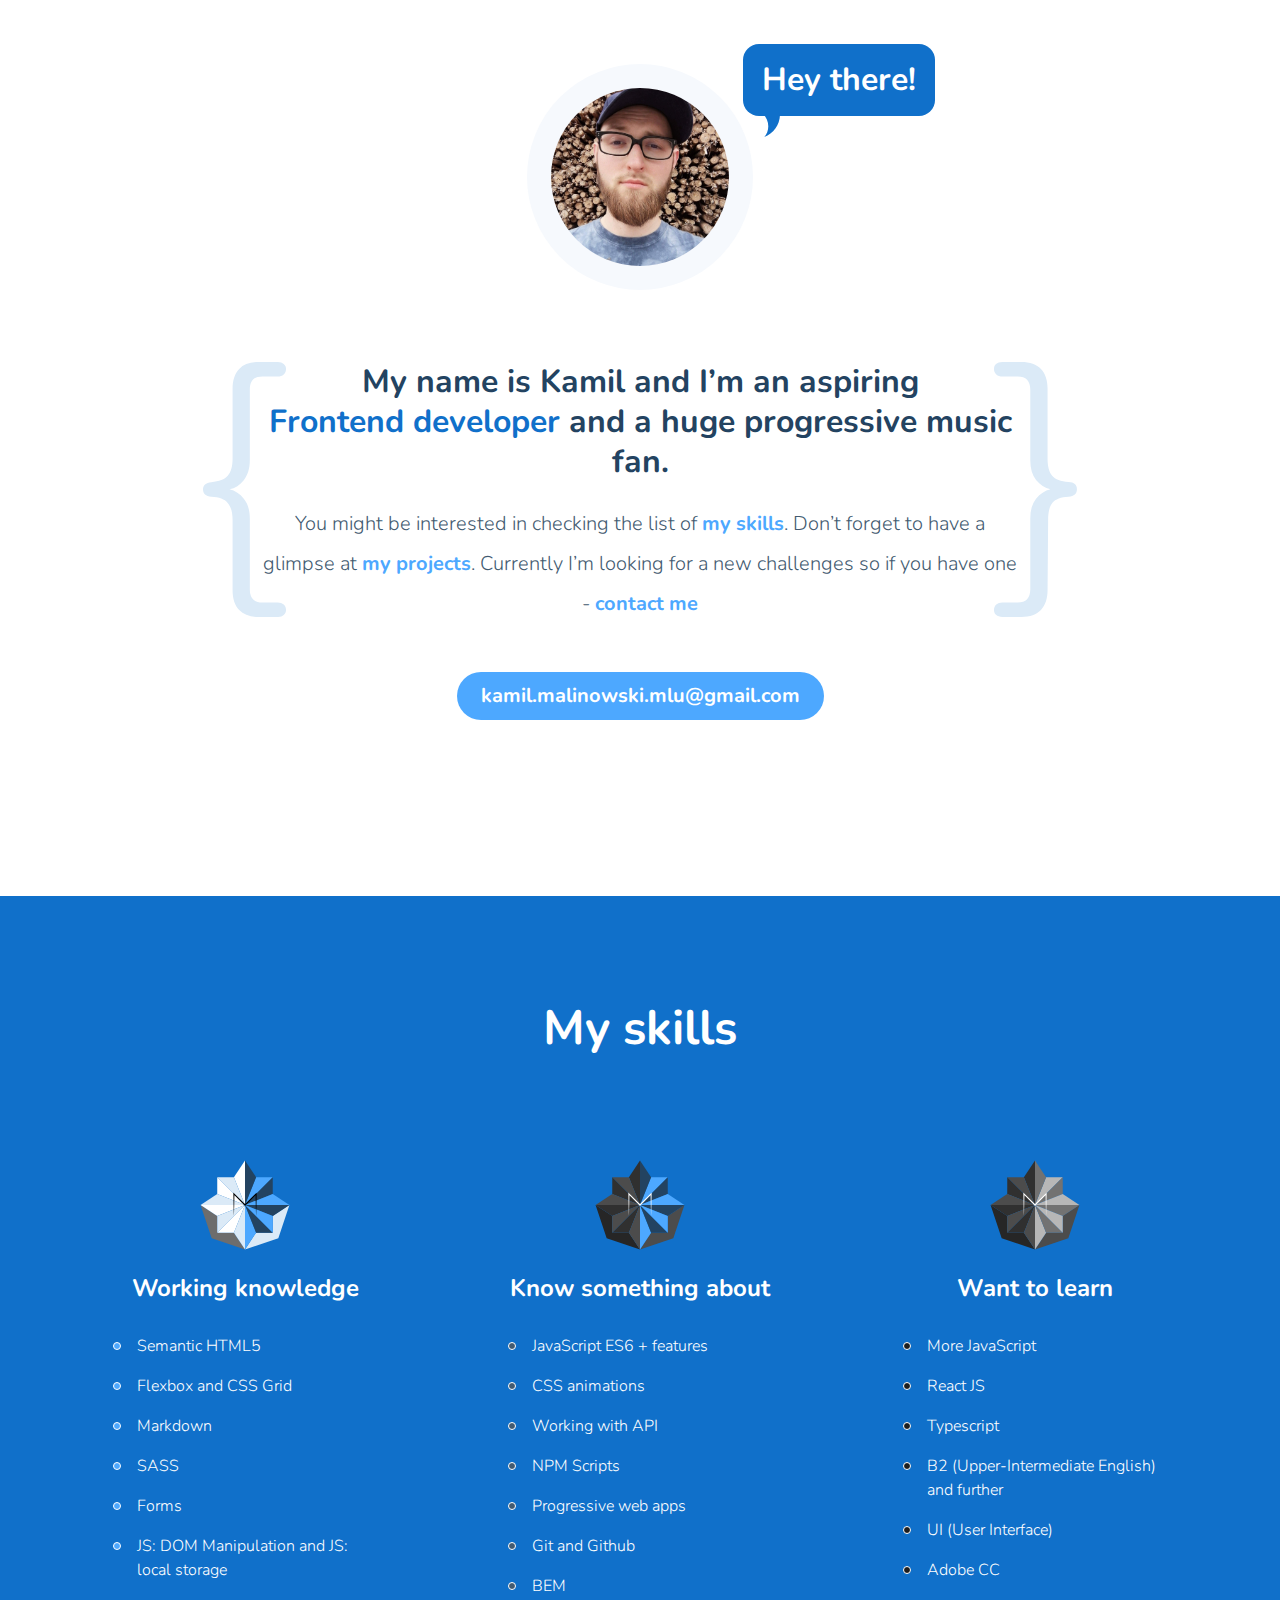
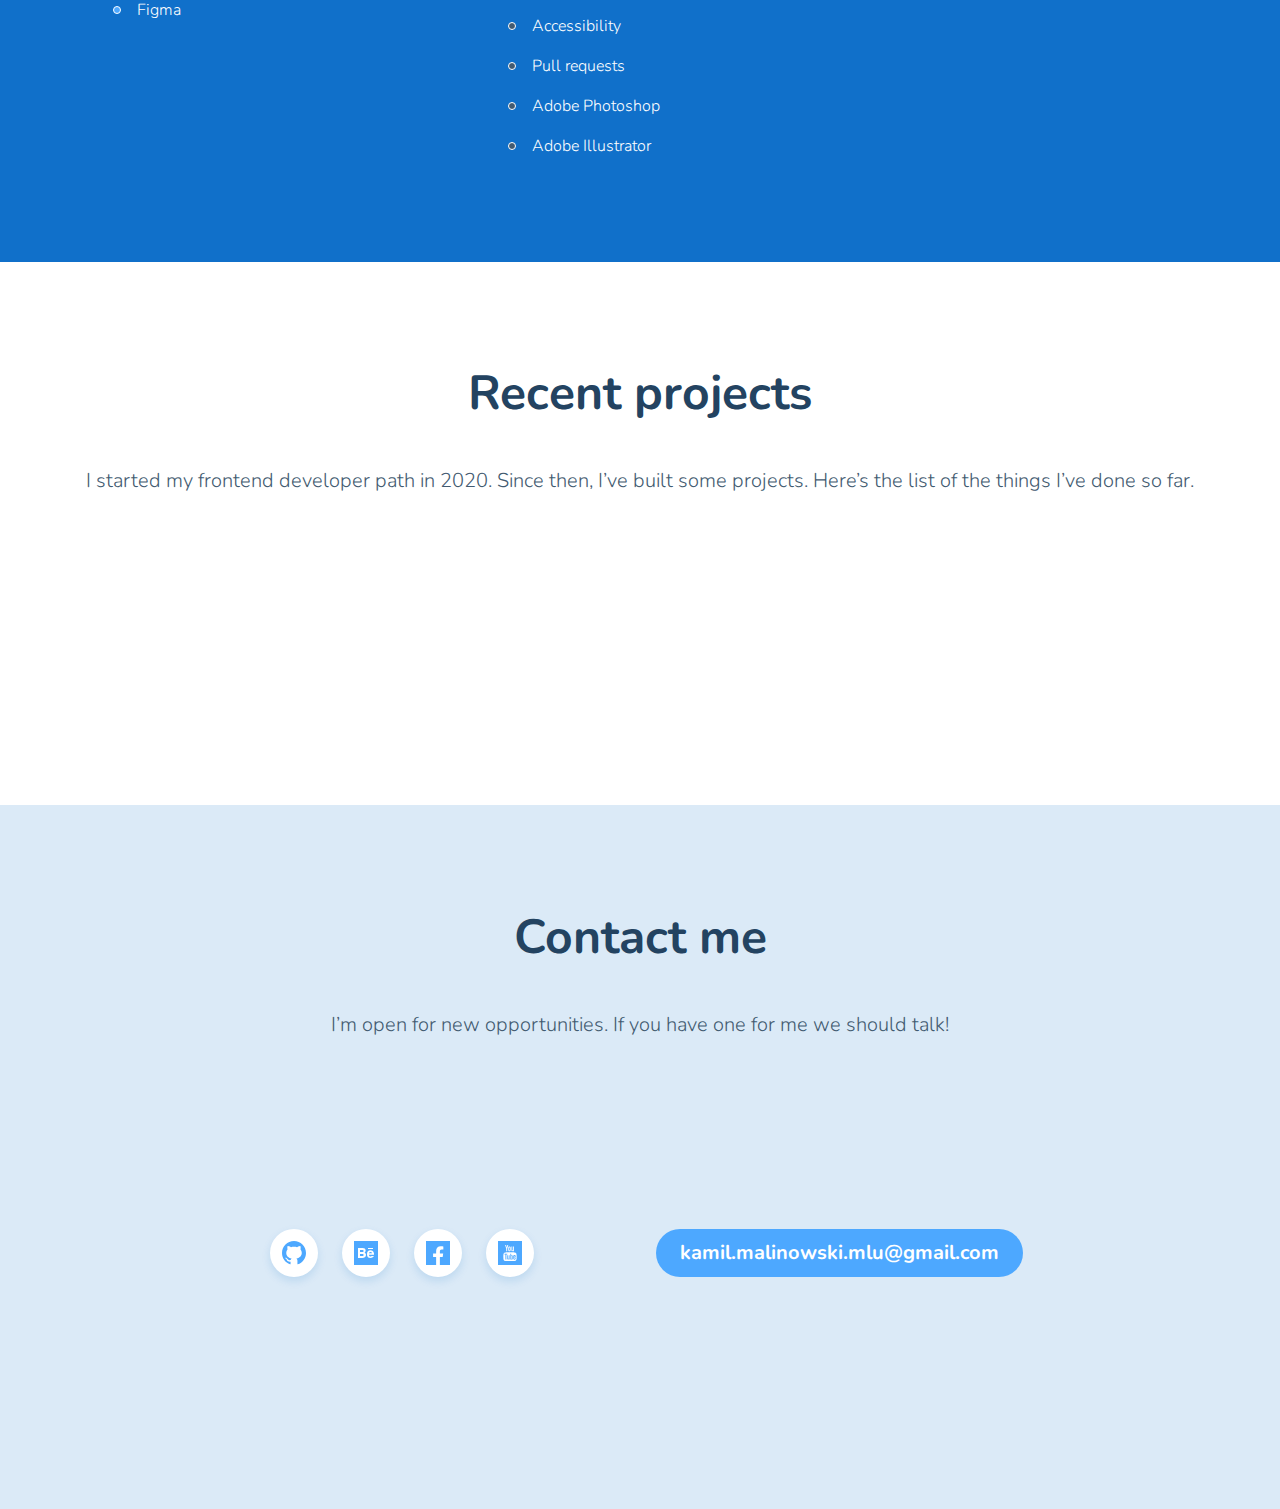
==== index.html @ 7c1c3935 "Updates" ====
<!doctype html><html lang="en"><head><meta charset="UTF-8"/><meta name="viewport" content="width=device-width,initial-scale=1"/><title>Kamil WTF - portfolio</title><meta name="description" content="Kamil's WTF skills and projects"/><meta property="og:title" content="Kamil WTF - portfolio"/><meta property="og:description" content="Kamil's WTF skills and projects"/><meta property="og:url" content="https://kamilMalinowski.github.io"/><meta property="og:image" content="https://kamilMalinowski.github.io/og-km.png"/><link href="index.6265fa7b.css" rel="stylesheet"></head><body class="body"><main class="main"><section class="hero"><div class="hero__image-container"><img class="hero__image" src="img/kamilMalinowski.1a215db6.jpg" alt="Kamil's WTF photo"/> <span class="hero__hello hero__hello--special">Hey there!</span></div><div class="hero__description"><h1 class="hero__header">My name is Kamil and I’m an aspiring <span class="hero__special">Frontend developer</span> and a huge progressive music fan.</h1><p class="hero__paragraph">You might be interested in checking the list of <a class="hero__link" href="#skills">my skills</a>. Don’t forget to have a glimpse at <a class="hero__link" href="#projects">my projects</a>. Currently I’m looking for a new challenges so if you have one - <a class="hero__link" href="#contact">contact me</a></p><a target="_blank" rel="noopener noreferrer" class="hero__contact" href="mailTo:kamil.malinowski.mlu@gmail.com" title="contact me">kamil.malinowski.mlu@gmail.com</a></div></section><section class="skills" id="skills"><h2 class="skills__header">My skills</h2><div class="skills__content"><article class="skills-section"><img class="skills-section__picture" src="img/icon.19e546e0.svg" alt="Working knowledge"/><h3 class="skills-section__header">Working knowledge</h3><ul class="skills-list"><li class="skills-list__item">Semantic HTML5</li><li class="skills-list__item">Flexbox and CSS Grid</li><li class="skills-list__item">Markdown</li><li class="skills-list__item">SASS</li><li class="skills-list__item">Forms</li><li class="skills-list__item">JS: DOM Manipulation and JS: local storage</li><li class="skills-list__item">Figma</li></ul></article><article class="skills-section"><img class="skills-section__picture" src="img/icon_half.ad41d6a6.svg" alt="Know something about"/><h3 class="skills-section__header">Know something about</h3><ul class="skills-list skills-list--half"><li class="skills-list__item">JavaScript ES6 + features</li><li class="skills-list__item">CSS animations</li><li class="skills-list__item">Working with API</li><li class="skills-list__item">NPM Scripts</li><li class="skills-list__item">Progressive web apps</li><li class="skills-list__item">Git and Github</li><li class="skills-list__item">BEM</li><li class="skills-list__item">Accessibility</li><li class="skills-list__item">Pull requests</li><li class="skills-list__item">Adobe Photoshop</li><li class="skills-list__item">Adobe Illustrator</li></ul></article><article class="skills-section"><img class="skills-section__picture" src="img/icon_full.ea4792fc.svg" alt="Want to learn"/><h3 class="skills-section__header">Want to learn</h3><ul class="skills-list skills-list--full"><li class="skills-list__item">More JavaScript</li><li class="skills-list__item">React JS</li><li class="skills-list__item">Typescript</li><li class="skills-list__item">B2 (Upper-Intermediate English) and further</li><li class="skills-list__item">UI (User Interface)</li><li class="skills-list__item">Adobe CC</li></ul></article></div></section><section class="projects" id="projects"><h2 class="projects__header">Recent projects</h2><p class="projects__description">I started my frontend developer path in 2020. Since then, I’ve built some projects. Here’s the list of the things I’ve done so far.</p><div class="projects-grid projects-grid--js"></div></section><section class="contact" id="contact"><h2 class="contact__header">Contact me</h2><p class="contact__description">I’m open for new opportunities. If you have one for me we should talk!</p><div class="contact__links"><ul class="socials"><li class="socials__item"><a target="_blank" rel="noopener noreferrer" class="socials__link" href="https://github.com/kamilMalinowski"><img class="socials__icon" src="img/github.6a2dd340.svg" alt="Kamil's WTF github page"/></a></li><li class="socials__item"><a target="_blank" rel="noopener noreferrer" class="socials__link" href="https://www.behance.net/kamilmalinowski"><img class="socials__icon" src="img/behance.c596e0a3.svg" alt="Kamil's WTF behance page"/></a></li><li class="socials__item"><a target="_blank" rel="noopener noreferrer" class="socials__link" href="https://www.facebook.com/kams.malinowski"><img class="socials__icon" src="img/facebook.1af4d966.svg" alt="Kamil's WTF facebook page"/></a></li><li class="socials__item"><a target="_blank" rel="noopener noreferrer" class="socials__link" href="https://www.youtube.com/user/KamilAsomia"><img class="socials__icon" src="img/youtube.c4cbde71.svg" alt="Kamil's WTF youtube page"/></a></li></ul><a target="_blank" rel="noopener noreferrer" class="contact__mail" title="contact me" href="mailTo:kamil.malinowski.mlu@gmail.com">kamil.malinowski.mlu@gmail.com</a></div></section></main><script src="index.6265fa7b.js"></script></body></html>
---- index.6265fa7b.css ----
@import url(https://fonts.googleapis.com/css2?family=Nunito:wght@300;600;700&family=Roboto+Mono:wght@400;700&display=swap);
/*! normalize.css v8.0.1 | MIT License | github.com/necolas/normalize.css */html{line-height:1.15;-webkit-text-size-adjust:100%}body{margin:0}main{display:block}h1{font-size:2em;margin:.67em 0}hr{box-sizing:content-box;height:0;overflow:visible}pre{font-family:monospace,monospace;font-size:1em}a{background-color:transparent}abbr[title]{border-bottom:none;text-decoration:underline;text-decoration:underline dotted}b,strong{font-weight:bolder}code,kbd,samp{font-family:monospace,monospace;font-size:1em}small{font-size:80%}sub,sup{font-size:75%;line-height:0;position:relative;vertical-align:baseline}sub{bottom:-.25em}sup{top:-.5em}img{border-style:none}button,input,optgroup,select,textarea{font-family:inherit;font-size:100%;line-height:1.15;margin:0}button,input{overflow:visible}button,select{text-transform:none}[type=button],[type=reset],[type=submit],button{-webkit-appearance:button}[type=button]::-moz-focus-inner,[type=reset]::-moz-focus-inner,[type=submit]::-moz-focus-inner,button::-moz-focus-inner{border-style:none;padding:0}[type=button]:-moz-focusring,[type=reset]:-moz-focusring,[type=submit]:-moz-focusring,button:-moz-focusring{outline:1px dotted ButtonText}fieldset{padding:.35em .75em .625em}legend{box-sizing:border-box;color:inherit;display:table;max-width:100%;padding:0;white-space:normal}progress{vertical-align:baseline}textarea{overflow:auto}[type=checkbox],[type=radio]{box-sizing:border-box;padding:0}[type=number]::-webkit-inner-spin-button,[type=number]::-webkit-outer-spin-button{height:auto}[type=search]{-webkit-appearance:textfield;outline-offset:-2px}[type=search]::-webkit-search-decoration{-webkit-appearance:none}::-webkit-file-upload-button{-webkit-appearance:button;font:inherit}details{display:block}summary{display:list-item}[hidden],template{display:none}.contact{display:flex;justify-content:center;align-items:center;flex-direction:column;background:#dbeaf7;padding:64px 16px 88px}@media(min-width:960px){.contact{padding:64px 16px 176px}}.contact__description{font-weight:300;font-size:16px;line-height:32px;text-align:center;color:#425a70;margin:0 0 56px}@media(min-width:960px){.contact__description{font-size:20px;line-height:40px;margin:0 0 128px}}.contact__header{font-weight:700;font-size:36px;line-height:48px;text-align:center;color:#234361;margin-bottom:36px}@media(min-width:960px){.contact__header{font-size:48px;line-height:56px;margin-bottom:40px}}.contact__links{text-align:center}@media(min-width:960px){.contact__links{display:flex;justify-content:center;align-items:center;flex-direction:row}}.contact__mail{font-weight:700;font-size:14px;line-height:40px;color:#fff;text-decoration:none;background:#4da8ff;border-radius:64px;padding:4px 24px;display:inline-block;text-align:center}@media(min-width:960px){.contact__mail{margin-left:110px;font-size:20px;line-height:40px}}.socials{padding:0;list-style:none;display:flex;justify-content:center;align-items:center;margin:56px 0}.socials__icon{width:24px;height:24px}.socials__item{margin:0 12px}.socials__link{cursor:pointer;padding:0;width:48px;height:48px;display:flex;justify-content:center;align-items:center;background:#fff;border-radius:48px;box-shadow:0 4px 8px rgba(16,112,202,.15)}@-webkit-keyframes fly{0%{opacity:0;transform:scale(1)}80%{opacity:.5;transform:scale(1.01)}to{opacity:1;transform:scale(1)}}@keyframes fly{0%{opacity:0;transform:scale(1)}80%{opacity:.5;transform:scale(1.01)}to{opacity:1;transform:scale(1)}}.hello--special{-webkit-animation:fly .1s ease-in;animation:fly .1s ease-in}.hero{padding:64px 16px 88px;margin:0 auto}@media(min-width:768px){.hero{max-width:786px;margin:0 auto}}@media(min-width:960px){.hero{width:100%;padding-bottom:176px}}.hero__contact{font-weight:700;font-size:14px;line-height:40px;color:#fff;text-decoration:none;background:#4da8ff;border-radius:64px;padding:4px 24px;display:inline-block;text-align:center}@media(min-width:960px){.hero__contact{font-size:20px}}.hero__description{text-align:center}@media(min-width:960px){.hero__description{margin:0 auto;position:relative}.hero__description:before{background:url(img/left.ae3f01fd.svg);left:-60px}.hero__description:after,.hero__description:before{content:"";width:83.23px;height:254.88px;display:block;position:absolute;top:0}.hero__description:after{background:url(img/right.38beefc5.svg);right:-60px}}.hero__header{font-weight:700;font-size:26px;line-height:32px;text-align:center;color:#234361}@media(min-width:960px){.hero__header{font-size:32px;line-height:40px}}.hero__hello{display:none}@media(min-width:960px){.hero__hello{opacity:1;-webkit-animation:fly 2s linear;animation:fly 2s linear;display:block;color:#fff;background:#1070ca;font-style:normal;font-weight:700;font-size:32px;line-height:40px;padding:16px 19px;border-radius:16px;position:absolute;left:480px;top:-20px}.hero__hello:before{content:"";display:block;position:absolute;background:url(img/tail.13333786.svg);width:17.42px;height:22.66px;top:70px;left:20px}}.hero__image{box-sizing:content-box;width:96px;height:96px;border-radius:50%;border:16px solid #f6f9fd}@media(min-width:960px){.hero__image{width:178px;height:178px;border:24px solid #f6f9fd;margin:0 0 51px}}.hero__image-container{display:flex;justify-content:center;align-items:center;position:relative}.hero__link{color:#4da8ff;font-style:normal;font-weight:700;text-decoration:none}.hero__paragraph{font-weight:300;font-size:16px;line-height:32px;text-align:center;margin-bottom:48px;color:#425a70}@media(min-width:960px){.hero__paragraph{font-size:20px;line-height:40px}}.hero__special{color:#1070ca;white-space:nowrap}.projects{padding:64px 16px 88px}@media(min-width:960px){.projects{padding:64px 16px 176px}}.projects__description{font-weight:300;font-size:16px;line-height:32px;text-align:center;color:#425a70;margin-bottom:46px}@media(min-width:960px){.projects__description{font-size:20px;line-height:40px;margin-bottom:128px}}.projects__header{font-weight:700;font-size:36px;line-height:48px;text-align:center;color:#234361}@media(min-width:960px){.projects__header{font-size:48px;line-height:56px}}.projects-grid{display:grid;-moz-column-gap:24px;column-gap:24px;row-gap:24px;max-width:1184px;margin:0 auto}@media(min-width:768px){.projects-grid{grid-template-columns:1fr 1fr}}.project{font-family:Roboto Mono;box-shadow:drop-shadow(0 4px 16px rgba(0,0,0,.25));background:#212528;border-radius:16px;overflow:hidden;color:#a3a3a3;font-style:normal;font-weight:400;font-size:13px;line-height:24px;box-shadow:0 4px 16px rgba(0,0,0,.25)}@media(min-width:960px){.project{font-size:16px;line-height:24px}}.project__content{padding:24px 16px}@media(min-width:960px){.project__content{padding:18px 48px 58px}}.project__dot{display:block;width:8px;height:8px;background:#464a4d;border-radius:50%;margin-right:8px}.project__label{display:block;text-align:right;color:#808082}.project__grid{display:grid;grid-template-columns:102px 1fr;-moz-column-gap:8px;column-gap:8px}@media(min-width:960px){.project__grid{grid-template-columns:116px 1fr}}.project__link{color:#14b5d0;-webkit-text-decoration-line:underline;text-decoration-line:underline}.project__title{font-weight:700;font-size:13px;line-height:24px;color:#fff}@media(min-width:960px){.project__title{font-size:16px}}.project__window{height:40px;background:#1e1e1e;display:flex;align-items:center;padding:0 0 0 16px}.skills{background:#1070ca;color:#fff;padding:64px 16px 88px}@media(min-width:960px){.skills__content{display:grid;grid-template-columns:1fr 1fr 1fr;max-width:1184px;margin:0 auto}}.skills__header{font-weight:700;font-size:36px;line-height:48px;text-align:center;color:#fff}@media(min-width:960px){.skills__header{font-size:48px;line-height:56px}}.skills-list{color:#fff;width:264px;margin:0 auto;list-style-type:none;padding:0}.skills-list__item{font-weight:300;font-size:16px;line-height:24px;padding:0 0 0 24px;margin:0 0 16px;position:relative}.skills-list__item:before{position:absolute;left:0;top:8px;content:"";width:8px;height:8px;background:#4da8ff;display:block;border-radius:8px;border:1px solid #fff}.skills-list--full .skills-list__item:before{background:#1e1e1e}.skills-list--half .skills-list__item:before{background:#425a70}.skills-section{display:flex;align-items:center;flex-direction:column;margin-top:64px}.skills-section__header{font-weight:700;font-size:24px;line-height:44px;text-align:center;margin:16px 0 24px}.skills-section__picture{width:90px;height:90px}html{box-sizing:border-box;scroll-behavior:smooth}*,:after,:before{box-sizing:inherit}body{font-family:Nunito,sans-serif;color:#425a70}
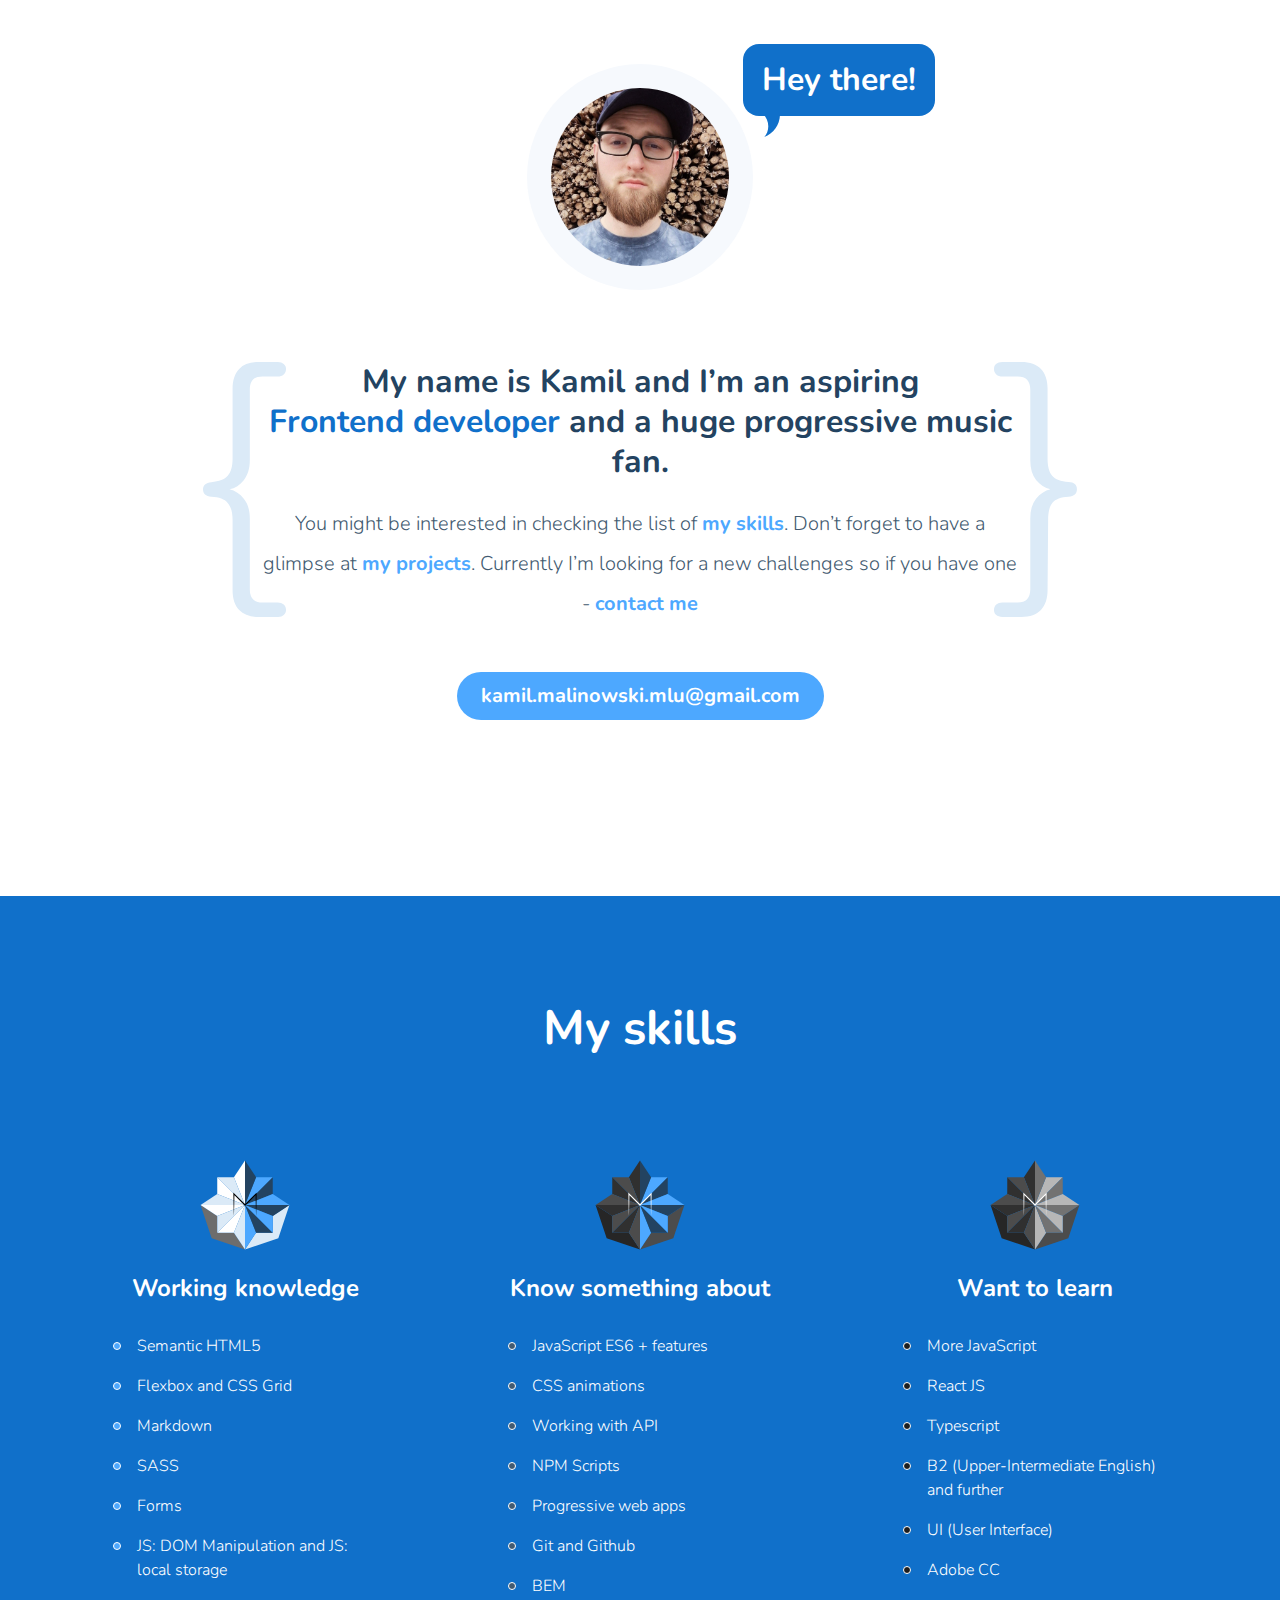
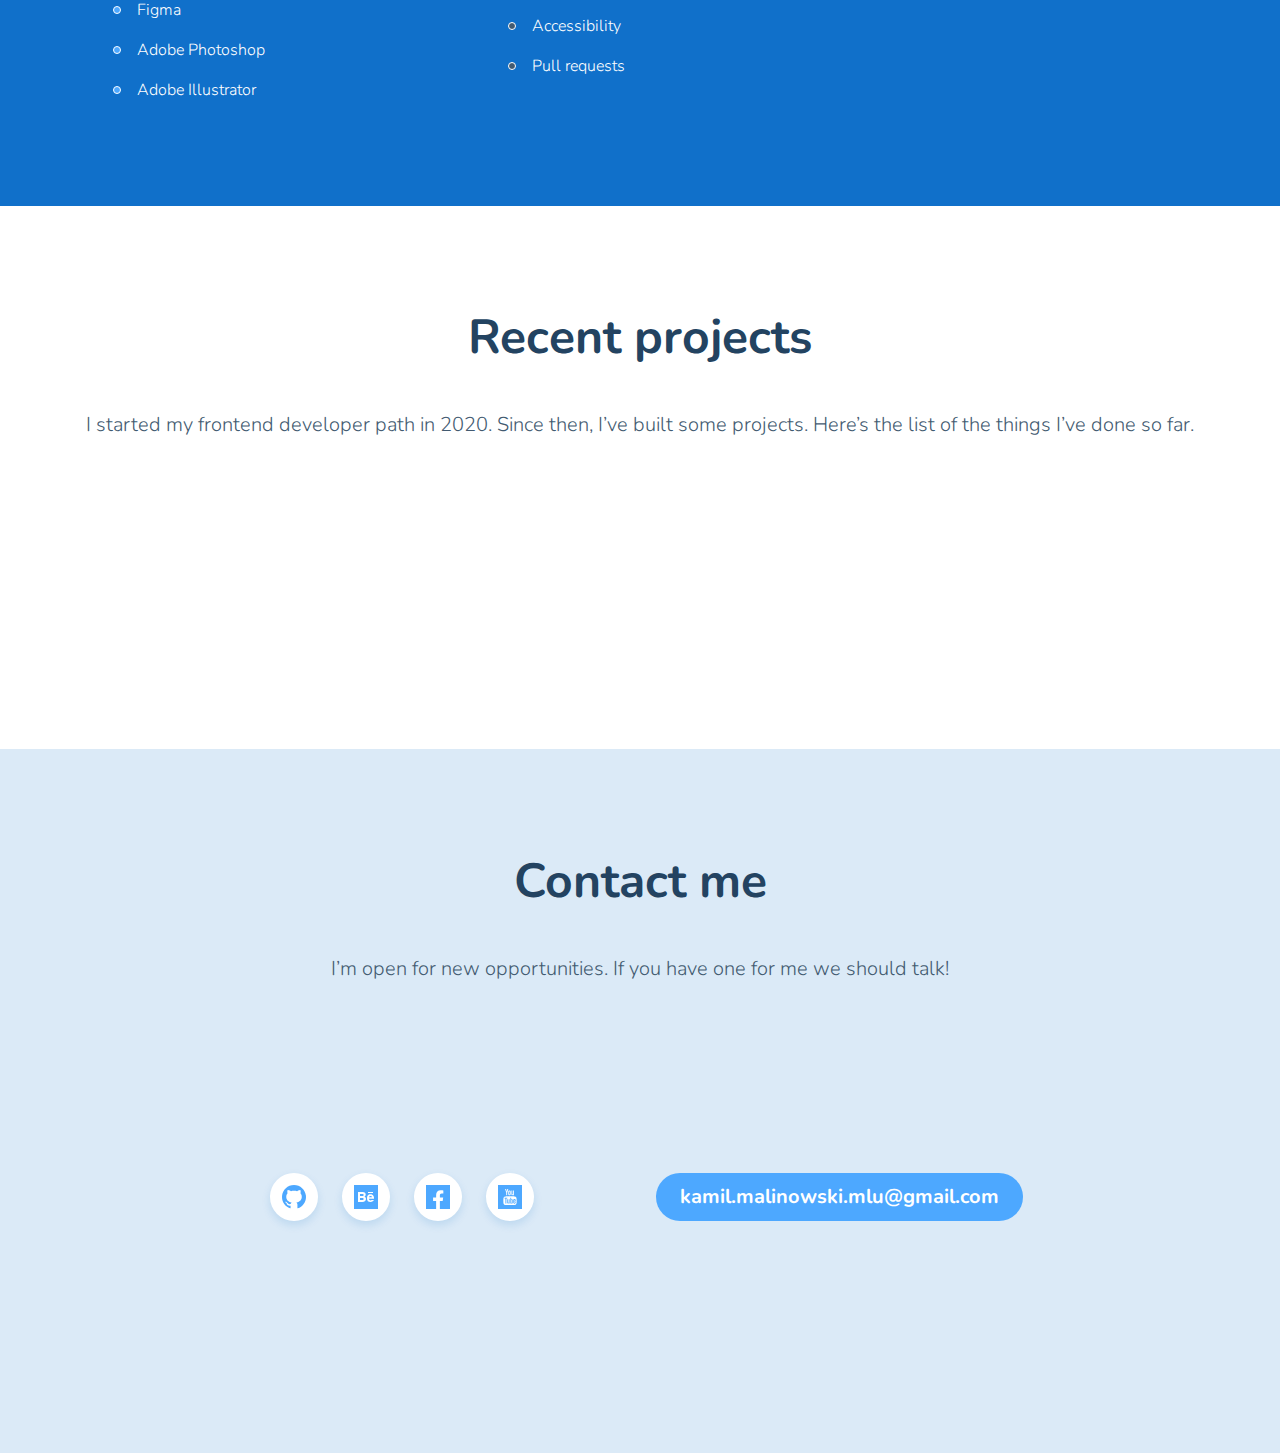
==== commit 06999def: "Updates" ====
--- a/index.html
+++ b/index.html
@@ -1 +1 @@
-<!doctype html><html lang="en"><head><meta charset="UTF-8"/><meta name="viewport" content="width=device-width,initial-scale=1"/><title>Kamil WTF - portfolio</title><meta name="description" content="Kamil's WTF skills and projects"/><meta property="og:title" content="Kamil WTF - portfolio"/><meta property="og:description" content="Kamil's WTF skills and projects"/><meta property="og:url" content="https://kamilMalinowski.github.io"/><meta property="og:image" content="https://kamilMalinowski.github.io/og-km.png"/><link href="index.6265fa7b.css" rel="stylesheet"></head><body class="body"><main class="main"><section class="hero"><div class="hero__image-container"><img class="hero__image" src="img/kamilMalinowski.1a215db6.jpg" alt="Kamil's WTF photo"/> <span class="hero__hello hero__hello--special">Hey there!</span></div><div class="hero__description"><h1 class="hero__header">My name is Kamil and I’m an aspiring <span class="hero__special">Frontend developer</span> and a huge progressive music fan.</h1><p class="hero__paragraph">You might be interested in checking the list of <a class="hero__link" href="#skills">my skills</a>. Don’t forget to have a glimpse at <a class="hero__link" href="#projects">my projects</a>. Currently I’m looking for a new challenges so if you have one - <a class="hero__link" href="#contact">contact me</a></p><a target="_blank" rel="noopener noreferrer" class="hero__contact" href="mailTo:kamil.malinowski.mlu@gmail.com" title="contact me">kamil.malinowski.mlu@gmail.com</a></div></section><section class="skills" id="skills"><h2 class="skills__header">My skills</h2><div class="skills__content"><article class="skills-section"><img class="skills-section__picture" src="img/icon.19e546e0.svg" alt="Working knowledge"/><h3 class="skills-section__header">Working knowledge</h3><ul class="skills-list"><li class="skills-list__item">Semantic HTML5</li><li class="skills-list__item">Flexbox and CSS Grid</li><li class="skills-list__item">Markdown</li><li class="skills-list__item">SASS</li><li class="skills-list__item">Forms</li><li class="skills-list__item">JS: DOM Manipulation and JS: local storage</li><li class="skills-list__item">Figma</li></ul></article><article class="skills-section"><img class="skills-section__picture" src="img/icon_half.ad41d6a6.svg" alt="Know something about"/><h3 class="skills-section__header">Know something about</h3><ul class="skills-list skills-list--half"><li class="skills-list__item">JavaScript ES6 + features</li><li class="skills-list__item">CSS animations</li><li class="skills-list__item">Working with API</li><li class="skills-list__item">NPM Scripts</li><li class="skills-list__item">Progressive web apps</li><li class="skills-list__item">Git and Github</li><li class="skills-list__item">BEM</li><li class="skills-list__item">Accessibility</li><li class="skills-list__item">Pull requests</li><li class="skills-list__item">Adobe Photoshop</li><li class="skills-list__item">Adobe Illustrator</li></ul></article><article class="skills-section"><img class="skills-section__picture" src="img/icon_full.ea4792fc.svg" alt="Want to learn"/><h3 class="skills-section__header">Want to learn</h3><ul class="skills-list skills-list--full"><li class="skills-list__item">More JavaScript</li><li class="skills-list__item">React JS</li><li class="skills-list__item">Typescript</li><li class="skills-list__item">B2 (Upper-Intermediate English) and further</li><li class="skills-list__item">UI (User Interface)</li><li class="skills-list__item">Adobe CC</li></ul></article></div></section><section class="projects" id="projects"><h2 class="projects__header">Recent projects</h2><p class="projects__description">I started my frontend developer path in 2020. Since then, I’ve built some projects. Here’s the list of the things I’ve done so far.</p><div class="projects-grid projects-grid--js"></div></section><section class="contact" id="contact"><h2 class="contact__header">Contact me</h2><p class="contact__description">I’m open for new opportunities. If you have one for me we should talk!</p><div class="contact__links"><ul class="socials"><li class="socials__item"><a target="_blank" rel="noopener noreferrer" class="socials__link" href="https://github.com/kamilMalinowski"><img class="socials__icon" src="img/github.6a2dd340.svg" alt="Kamil's WTF github page"/></a></li><li class="socials__item"><a target="_blank" rel="noopener noreferrer" class="socials__link" href="https://www.behance.net/kamilmalinowski"><img class="socials__icon" src="img/behance.c596e0a3.svg" alt="Kamil's WTF behance page"/></a></li><li class="socials__item"><a target="_blank" rel="noopener noreferrer" class="socials__link" href="https://www.facebook.com/kams.malinowski"><img class="socials__icon" src="img/facebook.1af4d966.svg" alt="Kamil's WTF facebook page"/></a></li><li class="socials__item"><a target="_blank" rel="noopener noreferrer" class="socials__link" href="https://www.youtube.com/user/KamilAsomia"><img class="socials__icon" src="img/youtube.c4cbde71.svg" alt="Kamil's WTF youtube page"/></a></li></ul><a target="_blank" rel="noopener noreferrer" class="contact__mail" title="contact me" href="mailTo:kamil.malinowski.mlu@gmail.com">kamil.malinowski.mlu@gmail.com</a></div></section></main><script src="index.6265fa7b.js"></script></body></html>+<!doctype html><html lang="en"><head><meta charset="UTF-8"/><meta name="viewport" content="width=device-width,initial-scale=1"/><title>Kamil WTF - portfolio</title><meta name="description" content="Kamil's WTF skills and projects"/><meta property="og:title" content="Kamil WTF - portfolio"/><meta property="og:description" content="Kamil's WTF skills and projects"/><meta property="og:url" content="https://kamilMalinowski.github.io"/><meta property="og:image" content="https://kamilMalinowski.github.io/og-km.png"/><link href="index.805a2f9e.css" rel="stylesheet"></head><body class="body"><main class="main"><section class="hero"><div class="hero__image-container"><img class="hero__image" src="img/kamilMalinowski.1a215db6.jpg" alt="Kamil's WTF photo"/> <span class="hero__hello hero__hello--special">Hey there!</span></div><div class="hero__description"><h1 class="hero__header">My name is Kamil and I’m an aspiring <span class="hero__special">Frontend developer</span> and a huge progressive music fan.</h1><p class="hero__paragraph">You might be interested in checking the list of <a class="hero__link" href="#skills">my skills</a>. Don’t forget to have a glimpse at <a class="hero__link" href="#projects">my projects</a>. Currently I’m looking for a new challenges so if you have one - <a class="hero__link" href="#contact">contact me</a></p><a target="_blank" rel="noopener noreferrer" class="hero__contact" href="mailTo:kamil.malinowski.mlu@gmail.com" title="contact me">kamil.malinowski.mlu@gmail.com</a></div></section><section class="skills" id="skills"><h2 class="skills__header">My skills</h2><div class="skills__content"><article class="skills-section"><img class="skills-section__picture" src="img/icon.19e546e0.svg" alt="Working knowledge"/><h3 class="skills-section__header">Working knowledge</h3><ul class="skills-list"><li class="skills-list__item">Semantic HTML5</li><li class="skills-list__item">Flexbox and CSS Grid</li><li class="skills-list__item">Markdown</li><li class="skills-list__item">SASS</li><li class="skills-list__item">Forms</li><li class="skills-list__item">JS: DOM Manipulation and JS: local storage</li><li class="skills-list__item">Figma</li><li class="skills-list__item">Adobe Photoshop</li><li class="skills-list__item">Adobe Illustrator</li></ul></article><article class="skills-section"><img class="skills-section__picture" src="img/icon_half.ad41d6a6.svg" alt="Know something about"/><h3 class="skills-section__header">Know something about</h3><ul class="skills-list skills-list--half"><li class="skills-list__item">JavaScript ES6 + features</li><li class="skills-list__item">CSS animations</li><li class="skills-list__item">Working with API</li><li class="skills-list__item">NPM Scripts</li><li class="skills-list__item">Progressive web apps</li><li class="skills-list__item">Git and Github</li><li class="skills-list__item">BEM</li><li class="skills-list__item">Accessibility</li><li class="skills-list__item">Pull requests</li></ul></article><article class="skills-section"><img class="skills-section__picture" src="img/icon_full.ea4792fc.svg" alt="Want to learn"/><h3 class="skills-section__header">Want to learn</h3><ul class="skills-list skills-list--full"><li class="skills-list__item">More JavaScript</li><li class="skills-list__item">React JS</li><li class="skills-list__item">Typescript</li><li class="skills-list__item">B2 (Upper-Intermediate English) and further</li><li class="skills-list__item">UI (User Interface)</li><li class="skills-list__item">Adobe CC</li></ul></article></div></section><section class="projects" id="projects"><h2 class="projects__header">Recent projects</h2><p class="projects__description">I started my frontend developer path in 2020. Since then, I’ve built some projects. Here’s the list of the things I’ve done so far.</p><div class="projects-grid projects-grid--js"></div></section><section class="contact" id="contact"><h2 class="contact__header">Contact me</h2><p class="contact__description">I’m open for new opportunities. If you have one for me we should talk!</p><div class="contact__links"><ul class="socials"><li class="socials__item"><a target="_blank" rel="noopener noreferrer" class="socials__link" href="https://github.com/kamilMalinowski"><img class="socials__icon" src="img/github.6a2dd340.svg" alt="Kamil's WTF github page"/></a></li><li class="socials__item"><a target="_blank" rel="noopener noreferrer" class="socials__link" href="https://www.behance.net/kamilmalinowski"><img class="socials__icon" src="img/behance.c596e0a3.svg" alt="Kamil's WTF behance page"/></a></li><li class="socials__item"><a target="_blank" rel="noopener noreferrer" class="socials__link" href="https://www.facebook.com/kams.malinowski"><img class="socials__icon" src="img/facebook.1af4d966.svg" alt="Kamil's WTF facebook page"/></a></li><li class="socials__item"><a target="_blank" rel="noopener noreferrer" class="socials__link" href="https://www.youtube.com/user/KamilAsomia"><img class="socials__icon" src="img/youtube.c4cbde71.svg" alt="Kamil's WTF youtube page"/></a></li></ul><a target="_blank" rel="noopener noreferrer" class="contact__mail" title="contact me" href="mailTo:kamil.malinowski.mlu@gmail.com">kamil.malinowski.mlu@gmail.com</a></div></section></main><script src="index.805a2f9e.js"></script></body></html>--- a/index.805a2f9e.css
+++ b/index.805a2f9e.css
@@ -0,0 +1,2 @@
+@import url(https://fonts.googleapis.com/css2?family=Nunito:wght@300;600;700&family=Roboto+Mono:wght@400;700&display=swap);
+/*! normalize.css v8.0.1 | MIT License | github.com/necolas/normalize.css */html{line-height:1.15;-webkit-text-size-adjust:100%}body{margin:0}main{display:block}h1{font-size:2em;margin:.67em 0}hr{box-sizing:content-box;height:0;overflow:visible}pre{font-family:monospace,monospace;font-size:1em}a{background-color:transparent}abbr[title]{border-bottom:none;text-decoration:underline;text-decoration:underline dotted}b,strong{font-weight:bolder}code,kbd,samp{font-family:monospace,monospace;font-size:1em}small{font-size:80%}sub,sup{font-size:75%;line-height:0;position:relative;vertical-align:baseline}sub{bottom:-.25em}sup{top:-.5em}img{border-style:none}button,input,optgroup,select,textarea{font-family:inherit;font-size:100%;line-height:1.15;margin:0}button,input{overflow:visible}button,select{text-transform:none}[type=button],[type=reset],[type=submit],button{-webkit-appearance:button}[type=button]::-moz-focus-inner,[type=reset]::-moz-focus-inner,[type=submit]::-moz-focus-inner,button::-moz-focus-inner{border-style:none;padding:0}[type=button]:-moz-focusring,[type=reset]:-moz-focusring,[type=submit]:-moz-focusring,button:-moz-focusring{outline:1px dotted ButtonText}fieldset{padding:.35em .75em .625em}legend{box-sizing:border-box;color:inherit;display:table;max-width:100%;padding:0;white-space:normal}progress{vertical-align:baseline}textarea{overflow:auto}[type=checkbox],[type=radio]{box-sizing:border-box;padding:0}[type=number]::-webkit-inner-spin-button,[type=number]::-webkit-outer-spin-button{height:auto}[type=search]{-webkit-appearance:textfield;outline-offset:-2px}[type=search]::-webkit-search-decoration{-webkit-appearance:none}::-webkit-file-upload-button{-webkit-appearance:button;font:inherit}details{display:block}summary{display:list-item}[hidden],template{display:none}.contact{display:flex;justify-content:center;align-items:center;flex-direction:column;background:#dbeaf7;padding:64px 16px 88px}@media(min-width:960px){.contact{padding:64px 16px 176px}}.contact__description{font-weight:300;font-size:16px;line-height:32px;text-align:center;color:#425a70;margin:0 0 56px}@media(min-width:960px){.contact__description{font-size:20px;line-height:40px;margin:0 0 128px}}.contact__header{font-weight:700;font-size:36px;line-height:48px;text-align:center;color:#234361;margin-bottom:36px}@media(min-width:960px){.contact__header{font-size:48px;line-height:56px;margin-bottom:40px}}.contact__links{text-align:center}@media(min-width:960px){.contact__links{display:flex;justify-content:center;align-items:center;flex-direction:row}}.contact__mail{font-weight:700;font-size:14px;line-height:40px;color:#fff;text-decoration:none;background:#4da8ff;border-radius:64px;padding:4px 24px;display:inline-block;text-align:center}@media(min-width:960px){.contact__mail{margin-left:110px;font-size:20px;line-height:40px}}.socials{padding:0;list-style:none;display:flex;justify-content:center;align-items:center;margin:56px 0}.socials__icon{width:24px;height:24px}.socials__item{margin:0 12px}.socials__link{cursor:pointer;padding:0;width:48px;height:48px;display:flex;justify-content:center;align-items:center;background:#fff;border-radius:48px;box-shadow:0 4px 8px rgba(16,112,202,.15)}@-webkit-keyframes fly{0%{opacity:0;transform:scale(1)}80%{opacity:.5;transform:scale(1.01)}to{opacity:1;transform:scale(1)}}@keyframes fly{0%{opacity:0;transform:scale(1)}80%{opacity:.5;transform:scale(1.01)}to{opacity:1;transform:scale(1)}}.hello--special{-webkit-animation:fly .1s ease-in;animation:fly .1s ease-in}.hero{padding:64px 16px 88px;margin:0 auto}@media(min-width:768px){.hero{max-width:786px;margin:0 auto}}@media(min-width:960px){.hero{width:100%;padding-bottom:176px}}.hero__contact{font-weight:700;font-size:14px;line-height:40px;color:#fff;text-decoration:none;background:#4da8ff;border-radius:64px;padding:4px 24px;display:inline-block;text-align:center}@media(min-width:960px){.hero__contact{font-size:20px}}.hero__description{text-align:center}@media(min-width:960px){.hero__description{margin:0 auto;position:relative}.hero__description:before{background:url(img/left.ae3f01fd.svg);left:-60px}.hero__description:after,.hero__description:before{content:"";width:83.23px;height:254.88px;display:block;position:absolute;top:0}.hero__description:after{background:url(img/right.38beefc5.svg);right:-60px}}.hero__header{font-weight:700;font-size:26px;line-height:32px;text-align:center;color:#234361}@media(min-width:960px){.hero__header{font-size:32px;line-height:40px}}.hero__hello{display:none}@media(min-width:960px){.hero__hello{opacity:1;-webkit-animation:fly 2s linear;animation:fly 2s linear;display:block;color:#fff;background:#1070ca;font-style:normal;font-weight:700;font-size:32px;line-height:40px;padding:16px 19px;border-radius:16px;position:absolute;left:480px;top:-20px}.hero__hello:before{content:"";display:block;position:absolute;background:url(img/tail.13333786.svg);width:17.42px;height:22.66px;top:70px;left:20px}}.hero__image{box-sizing:content-box;width:96px;height:96px;border-radius:50%;border:16px solid #f6f9fd}@media(min-width:960px){.hero__image{width:178px;height:178px;border:24px solid #f6f9fd;margin:0 0 51px}}.hero__image-container{display:flex;justify-content:center;align-items:center;position:relative}.hero__link{color:#4da8ff;font-style:normal;font-weight:700;text-decoration:none}.hero__paragraph{font-weight:300;font-size:16px;line-height:32px;text-align:center;margin-bottom:48px;color:#425a70}@media(min-width:960px){.hero__paragraph{font-size:20px;line-height:40px}}.hero__special{color:#1070ca;white-space:nowrap}.projects{padding:64px 16px 88px}@media(min-width:960px){.projects{padding:64px 16px 176px}}.projects__description{font-weight:300;font-size:16px;line-height:32px;text-align:center;color:#425a70;margin-bottom:46px}@media(min-width:960px){.projects__description{font-size:20px;line-height:40px;margin-bottom:128px}}.projects__header{font-weight:700;font-size:36px;line-height:48px;text-align:center;color:#234361}@media(min-width:960px){.projects__header{font-size:48px;line-height:56px}}.projects-grid{display:grid;-moz-column-gap:24px;column-gap:24px;row-gap:24px;max-width:1184px;margin:0 auto}@media(min-width:768px){.projects-grid{grid-template-columns:1fr 1fr}}.project{font-family:Roboto Mono;box-shadow:drop-shadow(0 4px 16px rgba(0,0,0,.25));background:#212528;border-radius:16px;overflow:hidden;color:#a3a3a3;font-style:normal;font-weight:400;font-size:13px;line-height:24px;box-shadow:0 4px 16px rgba(0,0,0,.25)}@media(min-width:960px){.project{font-size:16px;line-height:24px}}.project__content{padding:24px 16px}@media(min-width:960px){.project__content{padding:18px 48px 58px}}.project__dot{display:block;width:8px;height:8px;background:#464a4d;border-radius:50%;margin-right:8px}.project__label{display:block;text-align:right;color:#808082}.project__grid{display:grid;grid-template-columns:102px 1fr;-moz-column-gap:8px;column-gap:8px}@media(min-width:960px){.project__grid{grid-template-columns:116px 1fr}}.project__link{color:#14b5d0;-webkit-text-decoration-line:underline;text-decoration-line:underline}.project__title{font-weight:700;font-size:13px;line-height:24px;color:#fff}@media(min-width:960px){.project__title{font-size:16px}}.project__window{height:40px;background:#1e1e1e;display:flex;align-items:center;padding:0 0 0 16px}.skills{background:#1070ca;color:#fff;padding:64px 16px 88px}@media(min-width:960px){.skills__content{display:grid;grid-template-columns:1fr 1fr 1fr;max-width:1184px;margin:0 auto}}.skills__header{font-weight:700;font-size:36px;line-height:48px;text-align:center;color:#fff}@media(min-width:960px){.skills__header{font-size:48px;line-height:56px}}.skills-list{color:#fff;width:264px;margin:0 auto;list-style-type:none;padding:0}.skills-list__item{font-weight:300;font-size:16px;line-height:24px;padding:0 0 0 24px;margin:0 0 16px;position:relative}.skills-list__item:before{position:absolute;left:0;top:8px;content:"";width:8px;height:8px;background:#4da8ff;display:block;border-radius:8px;border:1px solid #fff}.skills-list--full .skills-list__item:before{background:#1e1e1e}.skills-list--half .skills-list__item:before{background:#425a70}.skills-section{display:flex;align-items:center;flex-direction:column;margin-top:64px}.skills-section__header{font-weight:700;font-size:24px;line-height:44px;text-align:center;margin:16px 0 24px}.skills-section__picture{width:90px;height:90px}html{box-sizing:border-box;scroll-behavior:smooth}*,:after,:before{box-sizing:inherit}body{font-family:Nunito,sans-serif;color:#425a70}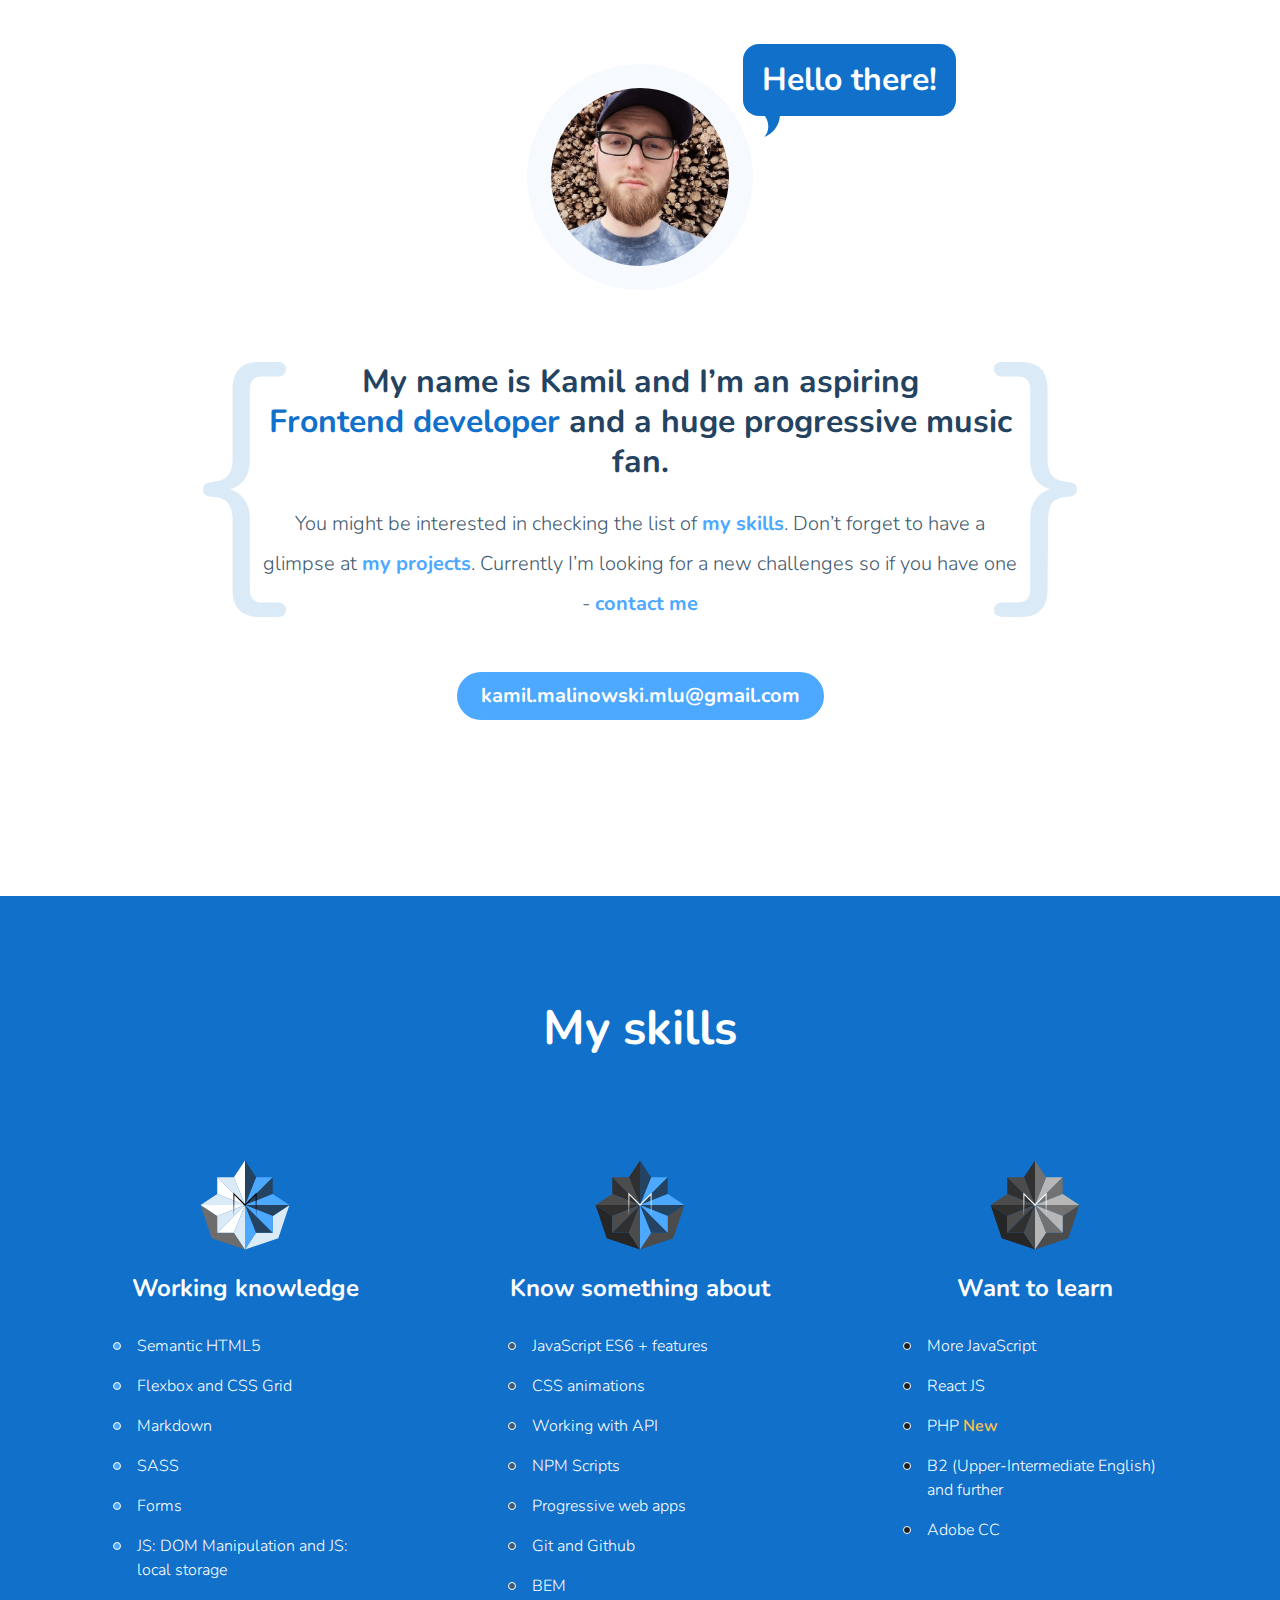
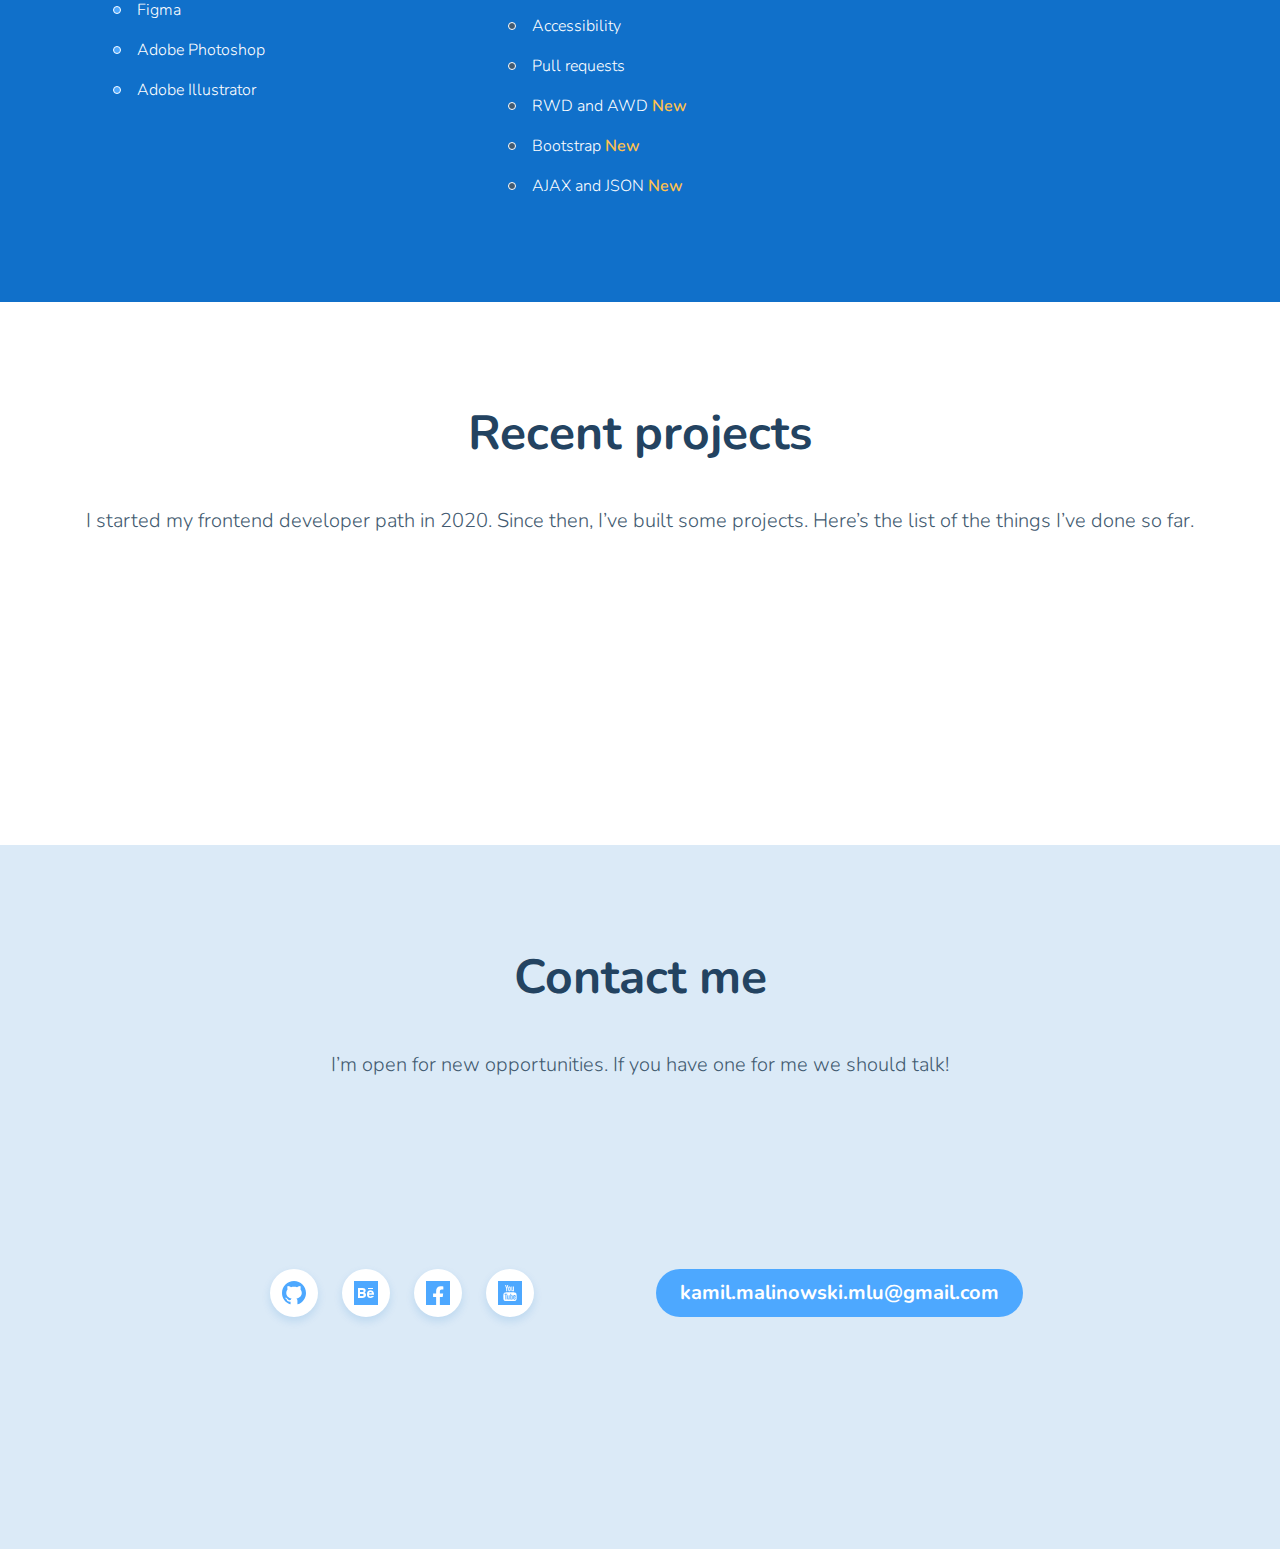
==== commit 68a94753: "Updates" ====
--- a/index.html
+++ b/index.html
@@ -1 +1 @@
-<!doctype html><html lang="en"><head><meta charset="UTF-8"/><meta name="viewport" content="width=device-width,initial-scale=1"/><title>Kamil WTF - portfolio</title><meta name="description" content="Kamil's WTF skills and projects"/><meta property="og:title" content="Kamil WTF - portfolio"/><meta property="og:description" content="Kamil's WTF skills and projects"/><meta property="og:url" content="https://kamilMalinowski.github.io"/><meta property="og:image" content="https://kamilMalinowski.github.io/og-km.png"/><link href="index.805a2f9e.css" rel="stylesheet"></head><body class="body"><main class="main"><section class="hero"><div class="hero__image-container"><img class="hero__image" src="img/kamilMalinowski.1a215db6.jpg" alt="Kamil's WTF photo"/> <span class="hero__hello hero__hello--special">Hey there!</span></div><div class="hero__description"><h1 class="hero__header">My name is Kamil and I’m an aspiring <span class="hero__special">Frontend developer</span> and a huge progressive music fan.</h1><p class="hero__paragraph">You might be interested in checking the list of <a class="hero__link" href="#skills">my skills</a>. Don’t forget to have a glimpse at <a class="hero__link" href="#projects">my projects</a>. Currently I’m looking for a new challenges so if you have one - <a class="hero__link" href="#contact">contact me</a></p><a target="_blank" rel="noopener noreferrer" class="hero__contact" href="mailTo:kamil.malinowski.mlu@gmail.com" title="contact me">kamil.malinowski.mlu@gmail.com</a></div></section><section class="skills" id="skills"><h2 class="skills__header">My skills</h2><div class="skills__content"><article class="skills-section"><img class="skills-section__picture" src="img/icon.19e546e0.svg" alt="Working knowledge"/><h3 class="skills-section__header">Working knowledge</h3><ul class="skills-list"><li class="skills-list__item">Semantic HTML5</li><li class="skills-list__item">Flexbox and CSS Grid</li><li class="skills-list__item">Markdown</li><li class="skills-list__item">SASS</li><li class="skills-list__item">Forms</li><li class="skills-list__item">JS: DOM Manipulation and JS: local storage</li><li class="skills-list__item">Figma</li><li class="skills-list__item">Adobe Photoshop</li><li class="skills-list__item">Adobe Illustrator</li></ul></article><article class="skills-section"><img class="skills-section__picture" src="img/icon_half.ad41d6a6.svg" alt="Know something about"/><h3 class="skills-section__header">Know something about</h3><ul class="skills-list skills-list--half"><li class="skills-list__item">JavaScript ES6 + features</li><li class="skills-list__item">CSS animations</li><li class="skills-list__item">Working with API</li><li class="skills-list__item">NPM Scripts</li><li class="skills-list__item">Progressive web apps</li><li class="skills-list__item">Git and Github</li><li class="skills-list__item">BEM</li><li class="skills-list__item">Accessibility</li><li class="skills-list__item">Pull requests</li></ul></article><article class="skills-section"><img class="skills-section__picture" src="img/icon_full.ea4792fc.svg" alt="Want to learn"/><h3 class="skills-section__header">Want to learn</h3><ul class="skills-list skills-list--full"><li class="skills-list__item">More JavaScript</li><li class="skills-list__item">React JS</li><li class="skills-list__item">Typescript</li><li class="skills-list__item">B2 (Upper-Intermediate English) and further</li><li class="skills-list__item">UI (User Interface)</li><li class="skills-list__item">Adobe CC</li></ul></article></div></section><section class="projects" id="projects"><h2 class="projects__header">Recent projects</h2><p class="projects__description">I started my frontend developer path in 2020. Since then, I’ve built some projects. Here’s the list of the things I’ve done so far.</p><div class="projects-grid projects-grid--js"></div></section><section class="contact" id="contact"><h2 class="contact__header">Contact me</h2><p class="contact__description">I’m open for new opportunities. If you have one for me we should talk!</p><div class="contact__links"><ul class="socials"><li class="socials__item"><a target="_blank" rel="noopener noreferrer" class="socials__link" href="https://github.com/kamilMalinowski"><img class="socials__icon" src="img/github.6a2dd340.svg" alt="Kamil's WTF github page"/></a></li><li class="socials__item"><a target="_blank" rel="noopener noreferrer" class="socials__link" href="https://www.behance.net/kamilmalinowski"><img class="socials__icon" src="img/behance.c596e0a3.svg" alt="Kamil's WTF behance page"/></a></li><li class="socials__item"><a target="_blank" rel="noopener noreferrer" class="socials__link" href="https://www.facebook.com/kams.malinowski"><img class="socials__icon" src="img/facebook.1af4d966.svg" alt="Kamil's WTF facebook page"/></a></li><li class="socials__item"><a target="_blank" rel="noopener noreferrer" class="socials__link" href="https://www.youtube.com/user/KamilAsomia"><img class="socials__icon" src="img/youtube.c4cbde71.svg" alt="Kamil's WTF youtube page"/></a></li></ul><a target="_blank" rel="noopener noreferrer" class="contact__mail" title="contact me" href="mailTo:kamil.malinowski.mlu@gmail.com">kamil.malinowski.mlu@gmail.com</a></div></section></main><script src="index.805a2f9e.js"></script></body></html>+<!doctype html><html lang="en"><head><meta charset="UTF-8"/><meta name="viewport" content="width=device-width,initial-scale=1"/><title>Kamil WTF - portfolio</title><meta name="description" content="Kamil's WTF skills and projects"/><meta property="og:title" content="Kamil WTF - portfolio"/><meta property="og:description" content="Kamil's WTF skills and projects"/><meta property="og:url" content="https://kamilMalinowski.github.io"/><meta property="og:image" content="https://kamilMalinowski.github.io/og-km.png"/><link href="index.da1d28e8.css" rel="stylesheet"></head><body class="body"><main class="main"><section class="hero"><div class="hero__image-container"><img class="hero__image" src="img/kamilMalinowski.1a215db6.jpg" alt="Kamil's WTF photo"/> <span class="hero__hello hero__hello--special">Hello there!</span></div><div class="hero__description"><h1 class="hero__header">My name is Kamil and I’m an aspiring <span class="hero__special">Frontend developer</span> and a huge progressive music fan.</h1><p class="hero__paragraph">You might be interested in checking the list of <a class="hero__link" href="#skills">my skills</a>. Don’t forget to have a glimpse at <a class="hero__link" href="#projects">my projects</a>. Currently I’m looking for a new challenges so if you have one - <a class="hero__link" href="#contact">contact me</a></p><a target="_blank" rel="noopener noreferrer" class="hero__contact" href="mailTo:kamil.malinowski.mlu@gmail.com" title="contact me">kamil.malinowski.mlu@gmail.com</a></div></section><section class="skills" id="skills"><h2 class="skills__header">My skills</h2><div class="skills__content"><article class="skills-section"><img class="skills-section__picture" src="img/icon.19e546e0.svg" alt="Working knowledge"/><h3 class="skills-section__header">Working knowledge</h3><ul class="skills-list"><li class="skills-list__item">Semantic HTML5</li><li class="skills-list__item">Flexbox and CSS Grid</li><li class="skills-list__item">Markdown</li><li class="skills-list__item">SASS</li><li class="skills-list__item">Forms</li><li class="skills-list__item">JS: DOM Manipulation and JS: local storage</li><li class="skills-list__item">Figma</li><li class="skills-list__item">Adobe Photoshop</li><li class="skills-list__item">Adobe Illustrator</li></ul></article><article class="skills-section"><img class="skills-section__picture" src="img/icon_half.ad41d6a6.svg" alt="Know something about"/><h3 class="skills-section__header">Know something about</h3><ul class="skills-list skills-list--half"><li class="skills-list__item">JavaScript ES6 + features</li><li class="skills-list__item">CSS animations</li><li class="skills-list__item">Working with API</li><li class="skills-list__item">NPM Scripts</li><li class="skills-list__item">Progressive web apps</li><li class="skills-list__item">Git and Github</li><li class="skills-list__item">BEM</li><li class="skills-list__item">Accessibility</li><li class="skills-list__item">Pull requests</li><li class="skills-list__item">RWD and AWD <strong class="skills-list__item--news">New</strong></li><li class="skills-list__item">Bootstrap <strong class="skills-list__item--news">New</strong></li><li class="skills-list__item">AJAX and JSON <strong class="skills-list__item--news">New</strong></li></ul></article><article class="skills-section"><img class="skills-section__picture" src="img/icon_full.ea4792fc.svg" alt="Want to learn"/><h3 class="skills-section__header">Want to learn</h3><ul class="skills-list skills-list--full"><li class="skills-list__item">More JavaScript</li><li class="skills-list__item">React JS</li><li class="skills-list__item">PHP <strong class="skills-list__item--news">New</strong></li><li class="skills-list__item">B2 (Upper-Intermediate English) and further</li><li class="skills-list__item">Adobe CC</li></ul></article></div></section><section class="projects" id="projects"><h2 class="projects__header">Recent projects</h2><p class="projects__description">I started my frontend developer path in 2020. Since then, I’ve built some projects. Here’s the list of the things I’ve done so far.</p><div class="projects-grid projects-grid--js"></div></section><section class="contact" id="contact"><h2 class="contact__header">Contact me</h2><p class="contact__description">I’m open for new opportunities. If you have one for me we should talk!</p><div class="contact__links"><ul class="socials"><li class="socials__item"><a target="_blank" rel="noopener noreferrer" class="socials__link" href="https://github.com/kamilMalinowski"><img class="socials__icon" src="img/github.6a2dd340.svg" alt="Kamil's WTF github page"/></a></li><li class="socials__item"><a target="_blank" rel="noopener noreferrer" class="socials__link" href="https://www.behance.net/kamilmalinowski"><img class="socials__icon" src="img/behance.c596e0a3.svg" alt="Kamil's WTF behance page"/></a></li><li class="socials__item"><a target="_blank" rel="noopener noreferrer" class="socials__link" href="https://www.facebook.com/kams.malinowski"><img class="socials__icon" src="img/facebook.1af4d966.svg" alt="Kamil's WTF facebook page"/></a></li><li class="socials__item"><a target="_blank" rel="noopener noreferrer" class="socials__link" href="https://www.youtube.com/user/KamilAsomia"><img class="socials__icon" src="img/youtube.c4cbde71.svg" alt="Kamil's WTF youtube page"/></a></li></ul><a target="_blank" rel="noopener noreferrer" class="contact__mail" title="contact me" href="mailTo:kamil.malinowski.mlu@gmail.com">kamil.malinowski.mlu@gmail.com</a></div></section></main><script src="index.da1d28e8.js"></script></body></html>--- a/index.da1d28e8.css
+++ b/index.da1d28e8.css
@@ -0,0 +1,2 @@
+@import url(https://fonts.googleapis.com/css2?family=Nunito:wght@300;600;700&family=Roboto+Mono:wght@400;700&display=swap);
+/*! normalize.css v8.0.1 | MIT License | github.com/necolas/normalize.css */html{line-height:1.15;-webkit-text-size-adjust:100%}body{margin:0}main{display:block}h1{font-size:2em;margin:.67em 0}hr{box-sizing:content-box;height:0;overflow:visible}pre{font-family:monospace,monospace;font-size:1em}a{background-color:transparent}abbr[title]{border-bottom:none;text-decoration:underline;text-decoration:underline dotted}b,strong{font-weight:bolder}code,kbd,samp{font-family:monospace,monospace;font-size:1em}small{font-size:80%}sub,sup{font-size:75%;line-height:0;position:relative;vertical-align:baseline}sub{bottom:-.25em}sup{top:-.5em}img{border-style:none}button,input,optgroup,select,textarea{font-family:inherit;font-size:100%;line-height:1.15;margin:0}button,input{overflow:visible}button,select{text-transform:none}[type=button],[type=reset],[type=submit],button{-webkit-appearance:button}[type=button]::-moz-focus-inner,[type=reset]::-moz-focus-inner,[type=submit]::-moz-focus-inner,button::-moz-focus-inner{border-style:none;padding:0}[type=button]:-moz-focusring,[type=reset]:-moz-focusring,[type=submit]:-moz-focusring,button:-moz-focusring{outline:1px dotted ButtonText}fieldset{padding:.35em .75em .625em}legend{box-sizing:border-box;color:inherit;display:table;max-width:100%;padding:0;white-space:normal}progress{vertical-align:baseline}textarea{overflow:auto}[type=checkbox],[type=radio]{box-sizing:border-box;padding:0}[type=number]::-webkit-inner-spin-button,[type=number]::-webkit-outer-spin-button{height:auto}[type=search]{-webkit-appearance:textfield;outline-offset:-2px}[type=search]::-webkit-search-decoration{-webkit-appearance:none}::-webkit-file-upload-button{-webkit-appearance:button;font:inherit}details{display:block}summary{display:list-item}[hidden],template{display:none}.contact{display:flex;justify-content:center;align-items:center;flex-direction:column;background:#dbeaf7;padding:64px 16px 88px}@media(min-width:960px){.contact{padding:64px 16px 176px}}.contact__description{font-weight:300;font-size:16px;line-height:32px;text-align:center;color:#425a70;margin:0 0 56px}@media(min-width:960px){.contact__description{font-size:20px;line-height:40px;margin:0 0 128px}}.contact__header{font-weight:700;font-size:36px;line-height:48px;text-align:center;color:#234361;margin-bottom:36px}@media(min-width:960px){.contact__header{font-size:48px;line-height:56px;margin-bottom:40px}}.contact__links{text-align:center}@media(min-width:960px){.contact__links{display:flex;justify-content:center;align-items:center;flex-direction:row}}.contact__mail{font-weight:700;font-size:14px;line-height:40px;color:#fff;text-decoration:none;background:#4da8ff;border-radius:64px;padding:4px 24px;display:inline-block;text-align:center}@media(min-width:960px){.contact__mail{margin-left:110px;font-size:20px;line-height:40px}}.socials{padding:0;list-style:none;display:flex;justify-content:center;align-items:center;margin:56px 0}.socials__icon{width:24px;height:24px}.socials__item{margin:0 12px}.socials__link{cursor:pointer;padding:0;width:48px;height:48px;display:flex;justify-content:center;align-items:center;background:#fff;border-radius:48px;box-shadow:0 4px 8px rgba(16,112,202,.15)}@-webkit-keyframes fly{0%{opacity:0;transform:scale(1)}80%{opacity:.5;transform:scale(1.01)}to{opacity:1;transform:scale(1)}}@keyframes fly{0%{opacity:0;transform:scale(1)}80%{opacity:.5;transform:scale(1.01)}to{opacity:1;transform:scale(1)}}.hello--special{-webkit-animation:fly .1s ease-in;animation:fly .1s ease-in}.hero{padding:64px 16px 88px;margin:0 auto}@media(min-width:768px){.hero{max-width:786px;margin:0 auto}}@media(min-width:960px){.hero{width:100%;padding-bottom:176px}}.hero__contact{font-weight:700;font-size:14px;line-height:40px;color:#fff;text-decoration:none;background:#4da8ff;border-radius:64px;padding:4px 24px;display:inline-block;text-align:center}@media(min-width:960px){.hero__contact{font-size:20px}}.hero__description{text-align:center}@media(min-width:960px){.hero__description{margin:0 auto;position:relative}.hero__description:before{background:url(img/left.ae3f01fd.svg);left:-60px}.hero__description:after,.hero__description:before{content:"";width:83.23px;height:254.88px;display:block;position:absolute;top:0}.hero__description:after{background:url(img/right.38beefc5.svg);right:-60px}}.hero__header{font-weight:700;font-size:26px;line-height:32px;text-align:center;color:#234361}@media(min-width:960px){.hero__header{font-size:32px;line-height:40px}}.hero__hello{display:none}@media(min-width:960px){.hero__hello{opacity:1;-webkit-animation:fly 2s linear;animation:fly 2s linear;display:block;color:#fff;background:#1070ca;font-style:normal;font-weight:700;font-size:32px;line-height:40px;padding:16px 19px;border-radius:16px;position:absolute;left:480px;top:-20px}.hero__hello:before{content:"";display:block;position:absolute;background:url(img/tail.13333786.svg);width:17.42px;height:22.66px;top:70px;left:20px}}.hero__image{box-sizing:content-box;width:96px;height:96px;border-radius:50%;border:16px solid #f6f9fd}@media(min-width:960px){.hero__image{width:178px;height:178px;border:24px solid #f6f9fd;margin:0 0 51px}}.hero__image-container{display:flex;justify-content:center;align-items:center;position:relative}.hero__link{color:#4da8ff;font-style:normal;font-weight:700;text-decoration:none}.hero__paragraph{font-weight:300;font-size:16px;line-height:32px;text-align:center;margin-bottom:48px;color:#425a70}@media(min-width:960px){.hero__paragraph{font-size:20px;line-height:40px}}.hero__special{color:#1070ca;white-space:nowrap}.projects{padding:64px 16px 88px}@media(min-width:960px){.projects{padding:64px 16px 176px}}.projects__description{font-weight:300;font-size:16px;line-height:32px;text-align:center;color:#425a70;margin-bottom:46px}@media(min-width:960px){.projects__description{font-size:20px;line-height:40px;margin-bottom:128px}}.projects__header{font-weight:700;font-size:36px;line-height:48px;text-align:center;color:#234361}@media(min-width:960px){.projects__header{font-size:48px;line-height:56px}}.projects-grid{display:grid;-moz-column-gap:24px;column-gap:24px;row-gap:24px;max-width:1184px;margin:0 auto}@media(min-width:768px){.projects-grid{grid-template-columns:1fr 1fr}}.project{font-family:Roboto Mono;box-shadow:drop-shadow(0 4px 16px rgba(0,0,0,.25));background:#212528;border-radius:16px;overflow:hidden;color:#a3a3a3;font-style:normal;font-weight:400;font-size:13px;line-height:24px;box-shadow:0 4px 16px rgba(0,0,0,.25)}@media(min-width:960px){.project{font-size:16px;line-height:24px}}.project__content{padding:24px 16px}@media(min-width:960px){.project__content{padding:18px 48px 58px}}.project__dot{display:block;width:8px;height:8px;background:#464a4d;border-radius:50%;margin-right:8px}.project__label{display:block;text-align:right;color:#808082}.project__grid{display:grid;grid-template-columns:102px 1fr;-moz-column-gap:8px;column-gap:8px}@media(min-width:960px){.project__grid{grid-template-columns:116px 1fr}}.project__link{color:#14b5d0;-webkit-text-decoration-line:underline;text-decoration-line:underline}.project__title{font-weight:700;font-size:13px;line-height:24px;color:#fff}@media(min-width:960px){.project__title{font-size:16px}}.project__window{height:40px;background:#1e1e1e;display:flex;align-items:center;padding:0 0 0 16px}.skills{background:#1070ca;color:#fff;padding:64px 16px 88px}@media(min-width:960px){.skills__content{display:grid;grid-template-columns:1fr 1fr 1fr;max-width:1184px;margin:0 auto}}.skills__header{font-weight:700;font-size:36px;line-height:48px;text-align:center;color:#fff}@media(min-width:960px){.skills__header{font-size:48px;line-height:56px}}.skills-list{color:#fff;width:264px;margin:0 auto;list-style-type:none;padding:0}.skills-list__item{font-weight:300;font-size:16px;line-height:24px;padding:0 0 0 24px;margin:0 0 16px;position:relative}.skills-list__item--news{color:#ffc14d;font-weight:600}.skills-list__item:before{position:absolute;left:0;top:8px;content:"";width:8px;height:8px;background:#4da8ff;display:block;border-radius:8px;border:1px solid #fff}.skills-list--full .skills-list__item:before{background:#1e1e1e}.skills-list--half .skills-list__item:before{background:#425a70}.skills-section{display:flex;align-items:center;flex-direction:column;margin-top:64px}.skills-section__header{font-weight:700;font-size:24px;line-height:44px;text-align:center;margin:16px 0 24px}.skills-section__picture{width:90px;height:90px}html{box-sizing:border-box;scroll-behavior:smooth}*,:after,:before{box-sizing:inherit}body{font-family:Nunito,sans-serif;color:#425a70}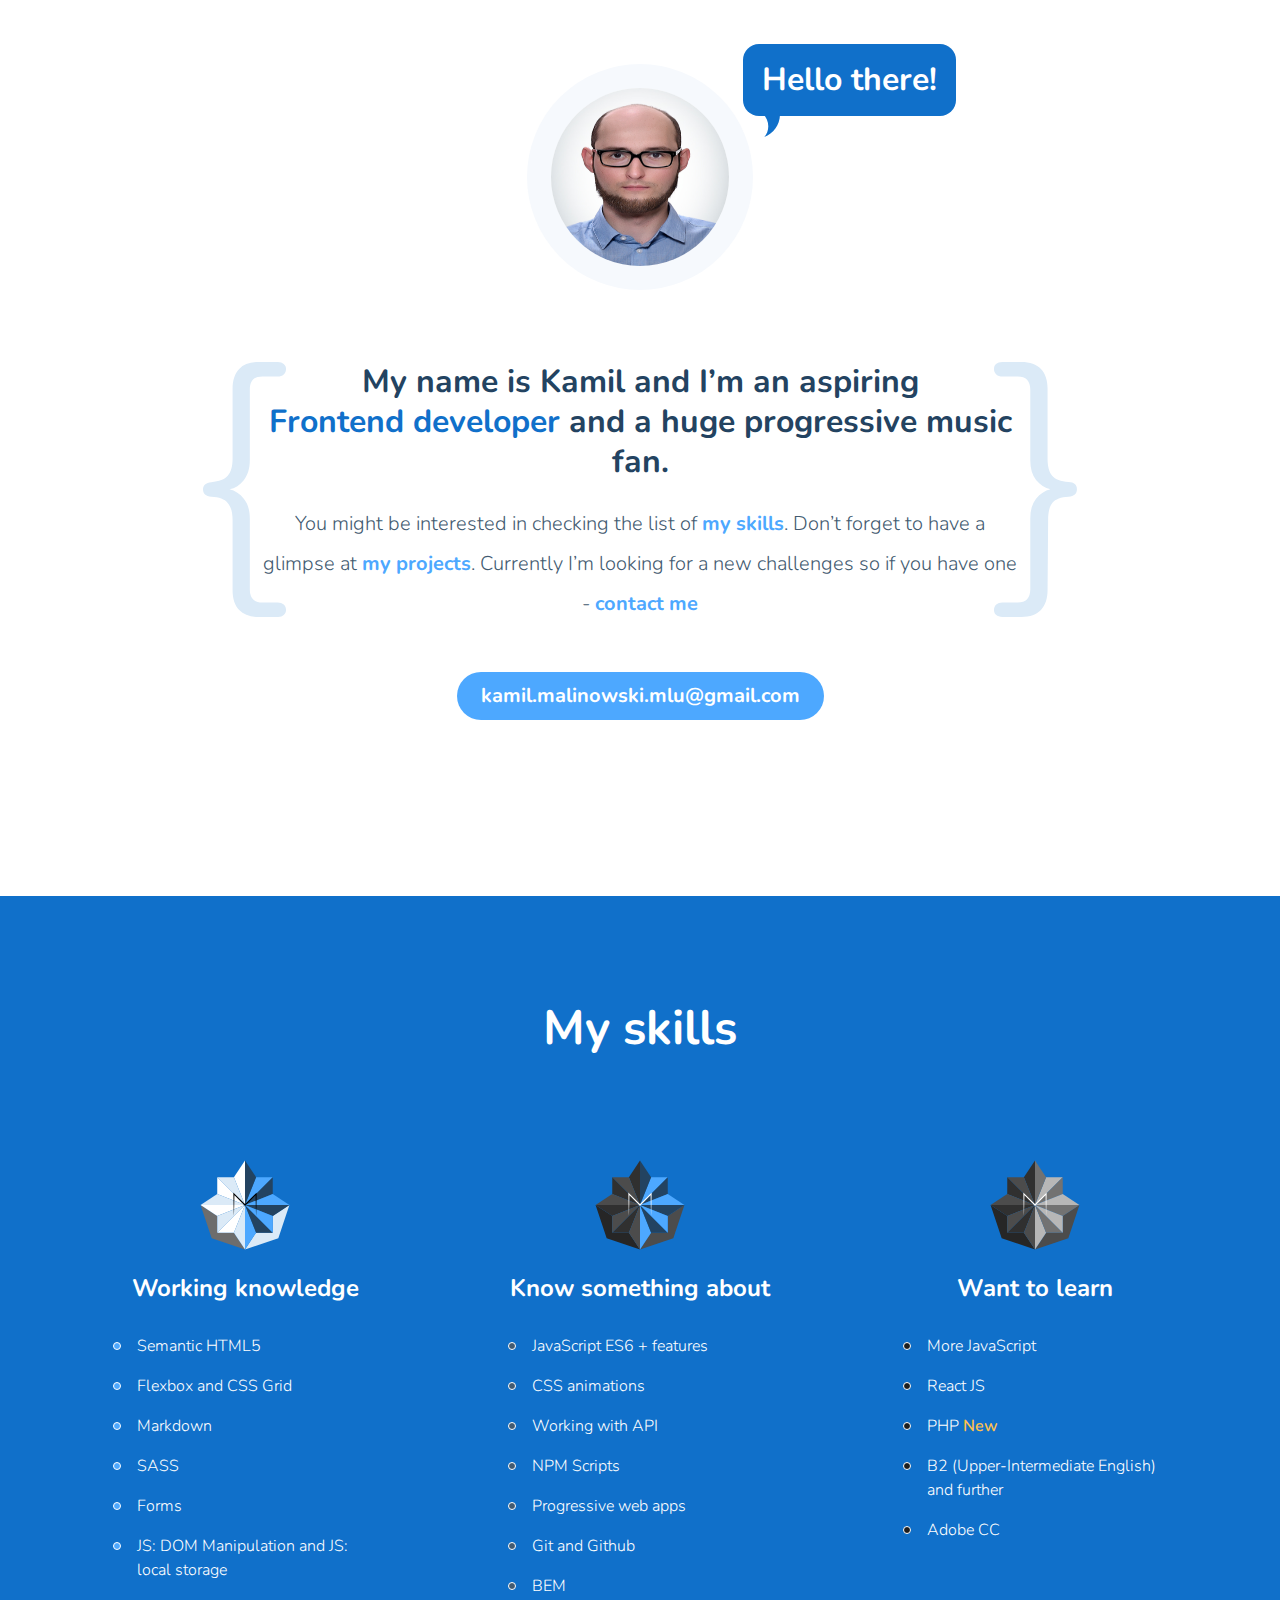
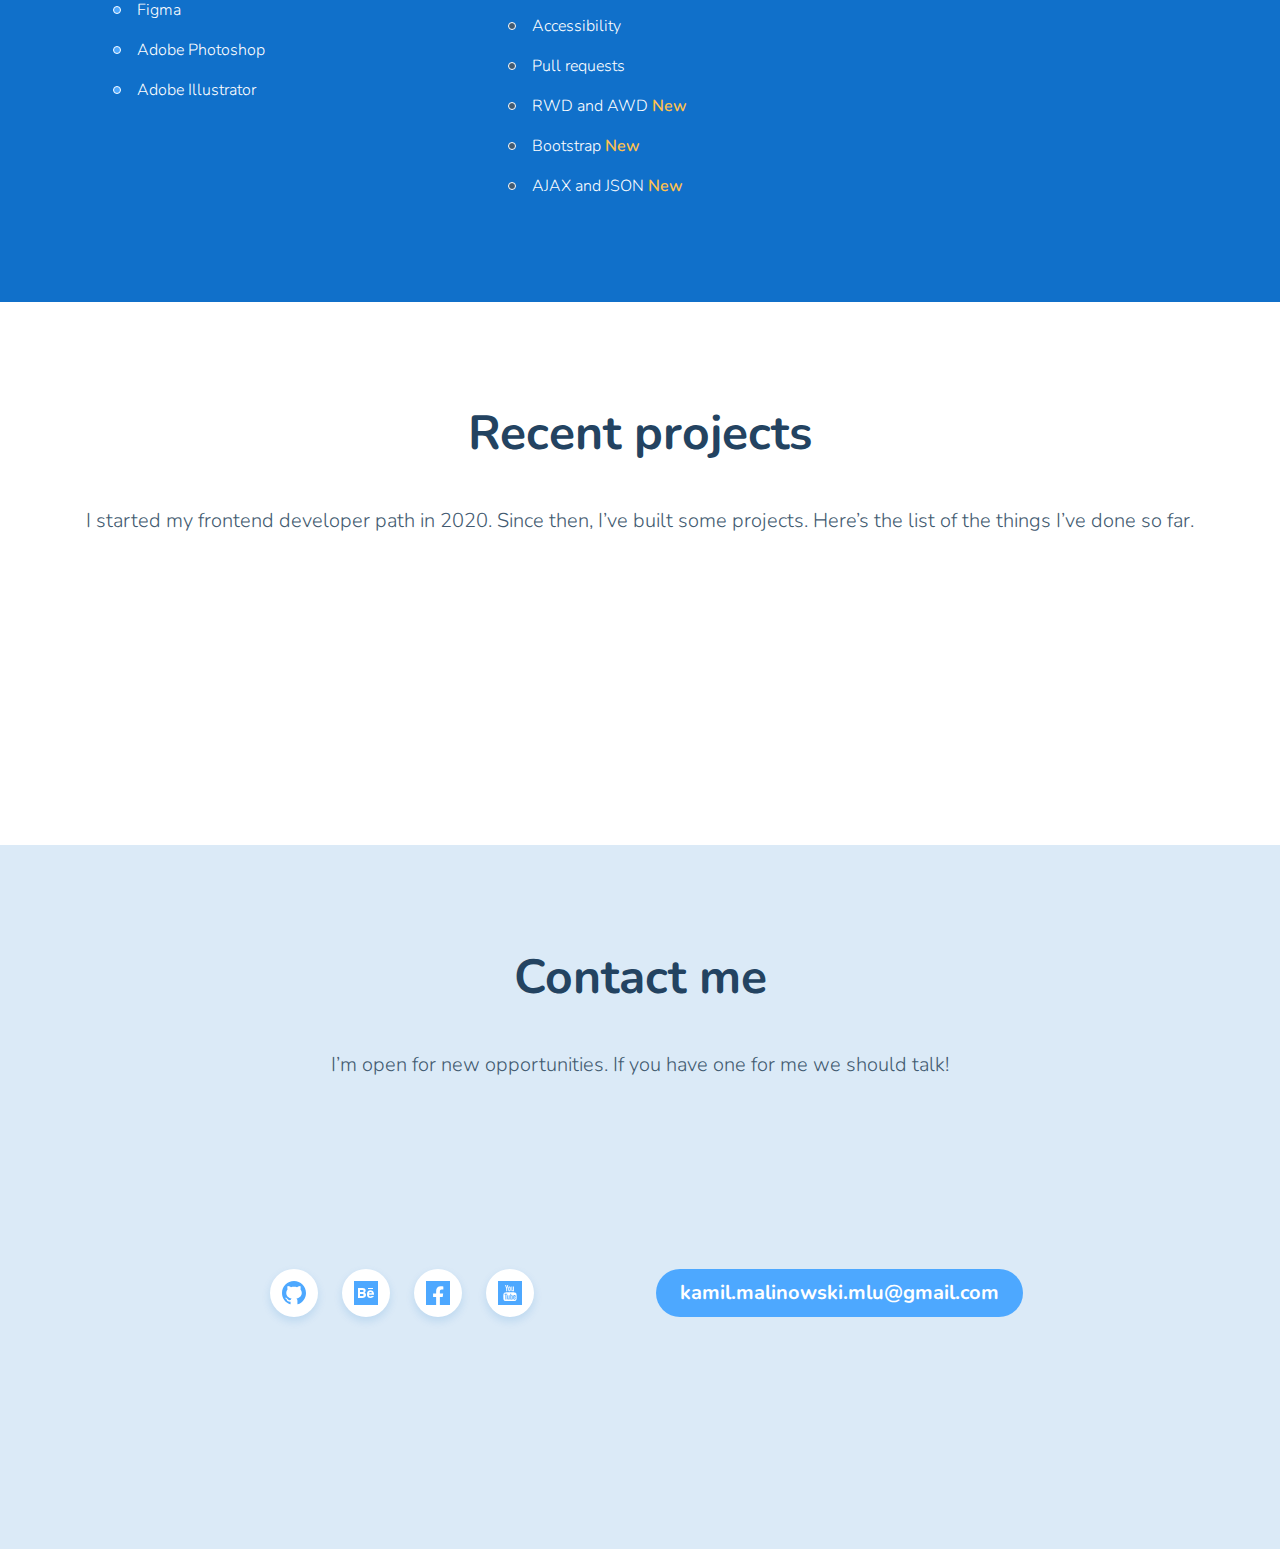
==== commit 2f789108: "Updates" ====
--- a/index.html
+++ b/index.html
@@ -1 +1 @@
-<!doctype html><html lang="en"><head><meta charset="UTF-8"/><meta name="viewport" content="width=device-width,initial-scale=1"/><title>Kamil WTF - portfolio</title><meta name="description" content="Kamil's WTF skills and projects"/><meta property="og:title" content="Kamil WTF - portfolio"/><meta property="og:description" content="Kamil's WTF skills and projects"/><meta property="og:url" content="https://kamilMalinowski.github.io"/><meta property="og:image" content="https://kamilMalinowski.github.io/og-km.png"/><link href="index.da1d28e8.css" rel="stylesheet"></head><body class="body"><main class="main"><section class="hero"><div class="hero__image-container"><img class="hero__image" src="img/kamilMalinowski.1a215db6.jpg" alt="Kamil's WTF photo"/> <span class="hero__hello hero__hello--special">Hello there!</span></div><div class="hero__description"><h1 class="hero__header">My name is Kamil and I’m an aspiring <span class="hero__special">Frontend developer</span> and a huge progressive music fan.</h1><p class="hero__paragraph">You might be interested in checking the list of <a class="hero__link" href="#skills">my skills</a>. Don’t forget to have a glimpse at <a class="hero__link" href="#projects">my projects</a>. Currently I’m looking for a new challenges so if you have one - <a class="hero__link" href="#contact">contact me</a></p><a target="_blank" rel="noopener noreferrer" class="hero__contact" href="mailTo:kamil.malinowski.mlu@gmail.com" title="contact me">kamil.malinowski.mlu@gmail.com</a></div></section><section class="skills" id="skills"><h2 class="skills__header">My skills</h2><div class="skills__content"><article class="skills-section"><img class="skills-section__picture" src="img/icon.19e546e0.svg" alt="Working knowledge"/><h3 class="skills-section__header">Working knowledge</h3><ul class="skills-list"><li class="skills-list__item">Semantic HTML5</li><li class="skills-list__item">Flexbox and CSS Grid</li><li class="skills-list__item">Markdown</li><li class="skills-list__item">SASS</li><li class="skills-list__item">Forms</li><li class="skills-list__item">JS: DOM Manipulation and JS: local storage</li><li class="skills-list__item">Figma</li><li class="skills-list__item">Adobe Photoshop</li><li class="skills-list__item">Adobe Illustrator</li></ul></article><article class="skills-section"><img class="skills-section__picture" src="img/icon_half.ad41d6a6.svg" alt="Know something about"/><h3 class="skills-section__header">Know something about</h3><ul class="skills-list skills-list--half"><li class="skills-list__item">JavaScript ES6 + features</li><li class="skills-list__item">CSS animations</li><li class="skills-list__item">Working with API</li><li class="skills-list__item">NPM Scripts</li><li class="skills-list__item">Progressive web apps</li><li class="skills-list__item">Git and Github</li><li class="skills-list__item">BEM</li><li class="skills-list__item">Accessibility</li><li class="skills-list__item">Pull requests</li><li class="skills-list__item">RWD and AWD <strong class="skills-list__item--news">New</strong></li><li class="skills-list__item">Bootstrap <strong class="skills-list__item--news">New</strong></li><li class="skills-list__item">AJAX and JSON <strong class="skills-list__item--news">New</strong></li></ul></article><article class="skills-section"><img class="skills-section__picture" src="img/icon_full.ea4792fc.svg" alt="Want to learn"/><h3 class="skills-section__header">Want to learn</h3><ul class="skills-list skills-list--full"><li class="skills-list__item">More JavaScript</li><li class="skills-list__item">React JS</li><li class="skills-list__item">PHP <strong class="skills-list__item--news">New</strong></li><li class="skills-list__item">B2 (Upper-Intermediate English) and further</li><li class="skills-list__item">Adobe CC</li></ul></article></div></section><section class="projects" id="projects"><h2 class="projects__header">Recent projects</h2><p class="projects__description">I started my frontend developer path in 2020. Since then, I’ve built some projects. Here’s the list of the things I’ve done so far.</p><div class="projects-grid projects-grid--js"></div></section><section class="contact" id="contact"><h2 class="contact__header">Contact me</h2><p class="contact__description">I’m open for new opportunities. If you have one for me we should talk!</p><div class="contact__links"><ul class="socials"><li class="socials__item"><a target="_blank" rel="noopener noreferrer" class="socials__link" href="https://github.com/kamilMalinowski"><img class="socials__icon" src="img/github.6a2dd340.svg" alt="Kamil's WTF github page"/></a></li><li class="socials__item"><a target="_blank" rel="noopener noreferrer" class="socials__link" href="https://www.behance.net/kamilmalinowski"><img class="socials__icon" src="img/behance.c596e0a3.svg" alt="Kamil's WTF behance page"/></a></li><li class="socials__item"><a target="_blank" rel="noopener noreferrer" class="socials__link" href="https://www.facebook.com/kams.malinowski"><img class="socials__icon" src="img/facebook.1af4d966.svg" alt="Kamil's WTF facebook page"/></a></li><li class="socials__item"><a target="_blank" rel="noopener noreferrer" class="socials__link" href="https://www.youtube.com/user/KamilAsomia"><img class="socials__icon" src="img/youtube.c4cbde71.svg" alt="Kamil's WTF youtube page"/></a></li></ul><a target="_blank" rel="noopener noreferrer" class="contact__mail" title="contact me" href="mailTo:kamil.malinowski.mlu@gmail.com">kamil.malinowski.mlu@gmail.com</a></div></section></main><script src="index.da1d28e8.js"></script></body></html>+<!doctype html><html lang="en"><head><meta charset="UTF-8"/><meta name="viewport" content="width=device-width,initial-scale=1"/><title>Kamil WTF - portfolio</title><meta name="description" content="Kamil's WTF skills and projects"/><meta property="og:title" content="Kamil WTF - portfolio"/><meta property="og:description" content="Kamil's WTF skills and projects"/><meta property="og:url" content="https://kamilMalinowski.github.io"/><meta property="og:image" content="https://kamilMalinowski.github.io/og-km.png"/><link href="index.e6cda94e.css" rel="stylesheet"></head><body class="body"><main class="main"><section class="hero"><div class="hero__image-container"><img class="hero__image" src="img/kamilMalinowski.6b44ef8d.jpg" alt="Kamil's WTF photo"/> <span class="hero__hello hero__hello--special">Hello there!</span></div><div class="hero__description"><h1 class="hero__header">My name is Kamil and I’m an aspiring <span class="hero__special">Frontend developer</span> and a huge progressive music fan.</h1><p class="hero__paragraph">You might be interested in checking the list of <a class="hero__link" href="#skills">my skills</a>. Don’t forget to have a glimpse at <a class="hero__link" href="#projects">my projects</a>. Currently I’m looking for a new challenges so if you have one - <a class="hero__link" href="#contact">contact me</a></p><a target="_blank" rel="noopener noreferrer" class="hero__contact" href="mailTo:kamil.malinowski.mlu@gmail.com" title="contact me">kamil.malinowski.mlu@gmail.com</a></div></section><section class="skills" id="skills"><h2 class="skills__header">My skills</h2><div class="skills__content"><article class="skills-section"><img class="skills-section__picture" src="img/icon.19e546e0.svg" alt="Working knowledge"/><h3 class="skills-section__header">Working knowledge</h3><ul class="skills-list"><li class="skills-list__item">Semantic HTML5</li><li class="skills-list__item">Flexbox and CSS Grid</li><li class="skills-list__item">Markdown</li><li class="skills-list__item">SASS</li><li class="skills-list__item">Forms</li><li class="skills-list__item">JS: DOM Manipulation and JS: local storage</li><li class="skills-list__item">Figma</li><li class="skills-list__item">Adobe Photoshop</li><li class="skills-list__item">Adobe Illustrator</li></ul></article><article class="skills-section"><img class="skills-section__picture" src="img/icon_half.ad41d6a6.svg" alt="Know something about"/><h3 class="skills-section__header">Know something about</h3><ul class="skills-list skills-list--half"><li class="skills-list__item">JavaScript ES6 + features</li><li class="skills-list__item">CSS animations</li><li class="skills-list__item">Working with API</li><li class="skills-list__item">NPM Scripts</li><li class="skills-list__item">Progressive web apps</li><li class="skills-list__item">Git and Github</li><li class="skills-list__item">BEM</li><li class="skills-list__item">Accessibility</li><li class="skills-list__item">Pull requests</li><li class="skills-list__item">RWD and AWD <strong class="skills-list__item--news">New</strong></li><li class="skills-list__item">Bootstrap <strong class="skills-list__item--news">New</strong></li><li class="skills-list__item">AJAX and JSON <strong class="skills-list__item--news">New</strong></li></ul></article><article class="skills-section"><img class="skills-section__picture" src="img/icon_full.ea4792fc.svg" alt="Want to learn"/><h3 class="skills-section__header">Want to learn</h3><ul class="skills-list skills-list--full"><li class="skills-list__item">More JavaScript</li><li class="skills-list__item">React JS</li><li class="skills-list__item">PHP <strong class="skills-list__item--news">New</strong></li><li class="skills-list__item">B2 (Upper-Intermediate English) and further</li><li class="skills-list__item">Adobe CC</li></ul></article></div></section><section class="projects" id="projects"><h2 class="projects__header">Recent projects</h2><p class="projects__description">I started my frontend developer path in 2020. Since then, I’ve built some projects. Here’s the list of the things I’ve done so far.</p><div class="projects-grid projects-grid--js"></div></section><section class="contact" id="contact"><h2 class="contact__header">Contact me</h2><p class="contact__description">I’m open for new opportunities. If you have one for me we should talk!</p><div class="contact__links"><ul class="socials"><li class="socials__item"><a target="_blank" rel="noopener noreferrer" class="socials__link" href="https://github.com/kamilMalinowski"><img class="socials__icon" src="img/github.6a2dd340.svg" alt="Kamil's WTF github page"/></a></li><li class="socials__item"><a target="_blank" rel="noopener noreferrer" class="socials__link" href="https://www.behance.net/kamilmalinowski"><img class="socials__icon" src="img/behance.c596e0a3.svg" alt="Kamil's WTF behance page"/></a></li><li class="socials__item"><a target="_blank" rel="noopener noreferrer" class="socials__link" href="https://www.facebook.com/kams.malinowski"><img class="socials__icon" src="img/facebook.1af4d966.svg" alt="Kamil's WTF facebook page"/></a></li><li class="socials__item"><a target="_blank" rel="noopener noreferrer" class="socials__link" href="https://www.youtube.com/user/KamilAsomia"><img class="socials__icon" src="img/youtube.c4cbde71.svg" alt="Kamil's WTF youtube page"/></a></li></ul><a target="_blank" rel="noopener noreferrer" class="contact__mail" title="contact me" href="mailTo:kamil.malinowski.mlu@gmail.com">kamil.malinowski.mlu@gmail.com</a></div></section></main><script src="index.e6cda94e.js"></script></body></html>--- a/index.e6cda94e.css
+++ b/index.e6cda94e.css
@@ -0,0 +1,2 @@
+@import url(https://fonts.googleapis.com/css2?family=Nunito:wght@300;600;700&family=Roboto+Mono:wght@400;700&display=swap);
+/*! normalize.css v8.0.1 | MIT License | github.com/necolas/normalize.css */html{line-height:1.15;-webkit-text-size-adjust:100%}body{margin:0}main{display:block}h1{font-size:2em;margin:.67em 0}hr{box-sizing:content-box;height:0;overflow:visible}pre{font-family:monospace,monospace;font-size:1em}a{background-color:transparent}abbr[title]{border-bottom:none;text-decoration:underline;text-decoration:underline dotted}b,strong{font-weight:bolder}code,kbd,samp{font-family:monospace,monospace;font-size:1em}small{font-size:80%}sub,sup{font-size:75%;line-height:0;position:relative;vertical-align:baseline}sub{bottom:-.25em}sup{top:-.5em}img{border-style:none}button,input,optgroup,select,textarea{font-family:inherit;font-size:100%;line-height:1.15;margin:0}button,input{overflow:visible}button,select{text-transform:none}[type=button],[type=reset],[type=submit],button{-webkit-appearance:button}[type=button]::-moz-focus-inner,[type=reset]::-moz-focus-inner,[type=submit]::-moz-focus-inner,button::-moz-focus-inner{border-style:none;padding:0}[type=button]:-moz-focusring,[type=reset]:-moz-focusring,[type=submit]:-moz-focusring,button:-moz-focusring{outline:1px dotted ButtonText}fieldset{padding:.35em .75em .625em}legend{box-sizing:border-box;color:inherit;display:table;max-width:100%;padding:0;white-space:normal}progress{vertical-align:baseline}textarea{overflow:auto}[type=checkbox],[type=radio]{box-sizing:border-box;padding:0}[type=number]::-webkit-inner-spin-button,[type=number]::-webkit-outer-spin-button{height:auto}[type=search]{-webkit-appearance:textfield;outline-offset:-2px}[type=search]::-webkit-search-decoration{-webkit-appearance:none}::-webkit-file-upload-button{-webkit-appearance:button;font:inherit}details{display:block}summary{display:list-item}[hidden],template{display:none}.contact{display:flex;justify-content:center;align-items:center;flex-direction:column;background:#dbeaf7;padding:64px 16px 88px}@media(min-width:960px){.contact{padding:64px 16px 176px}}.contact__description{font-weight:300;font-size:16px;line-height:32px;text-align:center;color:#425a70;margin:0 0 56px}@media(min-width:960px){.contact__description{font-size:20px;line-height:40px;margin:0 0 128px}}.contact__header{font-weight:700;font-size:36px;line-height:48px;text-align:center;color:#234361;margin-bottom:36px}@media(min-width:960px){.contact__header{font-size:48px;line-height:56px;margin-bottom:40px}}.contact__links{text-align:center}@media(min-width:960px){.contact__links{display:flex;justify-content:center;align-items:center;flex-direction:row}}.contact__mail{font-weight:700;font-size:14px;line-height:40px;color:#fff;text-decoration:none;background:#4da8ff;border-radius:64px;padding:4px 24px;display:inline-block;text-align:center}@media(min-width:960px){.contact__mail{margin-left:110px;font-size:20px;line-height:40px}}.socials{padding:0;list-style:none;display:flex;justify-content:center;align-items:center;margin:56px 0}.socials__icon{width:24px;height:24px}.socials__item{margin:0 12px}.socials__link{cursor:pointer;padding:0;width:48px;height:48px;display:flex;justify-content:center;align-items:center;background:#fff;border-radius:48px;box-shadow:0 4px 8px rgba(16,112,202,.15)}@-webkit-keyframes fly{0%{opacity:0;transform:scale(1)}80%{opacity:.5;transform:scale(1.01)}to{opacity:1;transform:scale(1)}}@keyframes fly{0%{opacity:0;transform:scale(1)}80%{opacity:.5;transform:scale(1.01)}to{opacity:1;transform:scale(1)}}.hello--special{-webkit-animation:fly .1s ease-in;animation:fly .1s ease-in}.hero{padding:64px 16px 88px;margin:0 auto}@media(min-width:768px){.hero{max-width:786px;margin:0 auto}}@media(min-width:960px){.hero{width:100%;padding-bottom:176px}}.hero__contact{font-weight:700;font-size:14px;line-height:40px;color:#fff;text-decoration:none;background:#4da8ff;border-radius:64px;padding:4px 24px;display:inline-block;text-align:center}@media(min-width:960px){.hero__contact{font-size:20px}}.hero__description{text-align:center}@media(min-width:960px){.hero__description{margin:0 auto;position:relative}.hero__description:before{background:url(img/left.ae3f01fd.svg);left:-60px}.hero__description:after,.hero__description:before{content:"";width:83.23px;height:254.88px;display:block;position:absolute;top:0}.hero__description:after{background:url(img/right.38beefc5.svg);right:-60px}}.hero__header{font-weight:700;font-size:26px;line-height:32px;text-align:center;color:#234361}@media(min-width:960px){.hero__header{font-size:32px;line-height:40px}}.hero__hello{display:none}@media(min-width:960px){.hero__hello{opacity:1;-webkit-animation:fly 2s linear;animation:fly 2s linear;display:block;color:#fff;background:#1070ca;font-style:normal;font-weight:700;font-size:32px;line-height:40px;padding:16px 19px;border-radius:16px;position:absolute;left:480px;top:-20px}.hero__hello:before{content:"";display:block;position:absolute;background:url(img/tail.13333786.svg);width:17.42px;height:22.66px;top:70px;left:20px}}.hero__image{box-sizing:content-box;width:96px;height:96px;border-radius:50%;border:16px solid #f6f9fd}@media(min-width:960px){.hero__image{width:178px;height:178px;border:24px solid #f6f9fd;margin:0 0 51px}}.hero__image-container{display:flex;justify-content:center;align-items:center;position:relative}.hero__link{color:#4da8ff;font-style:normal;font-weight:700;text-decoration:none}.hero__paragraph{font-weight:300;font-size:16px;line-height:32px;text-align:center;margin-bottom:48px;color:#425a70}@media(min-width:960px){.hero__paragraph{font-size:20px;line-height:40px}}.hero__special{color:#1070ca;white-space:nowrap}.projects{padding:64px 16px 88px}@media(min-width:960px){.projects{padding:64px 16px 176px}}.projects__description{font-weight:300;font-size:16px;line-height:32px;text-align:center;color:#425a70;margin-bottom:46px}@media(min-width:960px){.projects__description{font-size:20px;line-height:40px;margin-bottom:128px}}.projects__header{font-weight:700;font-size:36px;line-height:48px;text-align:center;color:#234361}@media(min-width:960px){.projects__header{font-size:48px;line-height:56px}}.projects-grid{display:grid;-moz-column-gap:24px;column-gap:24px;row-gap:24px;max-width:1184px;margin:0 auto}@media(min-width:768px){.projects-grid{grid-template-columns:1fr 1fr}}.project{font-family:Roboto Mono;box-shadow:drop-shadow(0 4px 16px rgba(0,0,0,.25));background:#212528;border-radius:16px;overflow:hidden;color:#a3a3a3;font-style:normal;font-weight:400;font-size:13px;line-height:24px;box-shadow:0 4px 16px rgba(0,0,0,.25)}@media(min-width:960px){.project{font-size:16px;line-height:24px}}.project__content{padding:24px 16px}@media(min-width:960px){.project__content{padding:18px 48px 58px}}.project__dot{display:block;width:8px;height:8px;background:#464a4d;border-radius:50%;margin-right:8px}.project__label{display:block;text-align:right;color:#808082}.project__grid{display:grid;grid-template-columns:102px 1fr;-moz-column-gap:8px;column-gap:8px}@media(min-width:960px){.project__grid{grid-template-columns:116px 1fr}}.project__link{color:#14b5d0;-webkit-text-decoration-line:underline;text-decoration-line:underline}.project__title{font-weight:700;font-size:13px;line-height:24px;color:#fff}@media(min-width:960px){.project__title{font-size:16px}}.project__window{height:40px;background:#1e1e1e;display:flex;align-items:center;padding:0 0 0 16px}.skills{background:#1070ca;color:#fff;padding:64px 16px 88px}@media(min-width:960px){.skills__content{display:grid;grid-template-columns:1fr 1fr 1fr;max-width:1184px;margin:0 auto}}.skills__header{font-weight:700;font-size:36px;line-height:48px;text-align:center;color:#fff}@media(min-width:960px){.skills__header{font-size:48px;line-height:56px}}.skills-list{color:#fff;width:264px;margin:0 auto;list-style-type:none;padding:0}.skills-list__item{font-weight:300;font-size:16px;line-height:24px;padding:0 0 0 24px;margin:0 0 16px;position:relative}.skills-list__item--news{color:#ffc14d;font-weight:600}.skills-list__item:before{position:absolute;left:0;top:8px;content:"";width:8px;height:8px;background:#4da8ff;display:block;border-radius:8px;border:1px solid #fff}.skills-list--full .skills-list__item:before{background:#1e1e1e}.skills-list--half .skills-list__item:before{background:#425a70}.skills-section{display:flex;align-items:center;flex-direction:column;margin-top:64px}.skills-section__header{font-weight:700;font-size:24px;line-height:44px;text-align:center;margin:16px 0 24px}.skills-section__picture{width:90px;height:90px}html{box-sizing:border-box;scroll-behavior:smooth}*,:after,:before{box-sizing:inherit}body{font-family:Nunito,sans-serif;color:#425a70}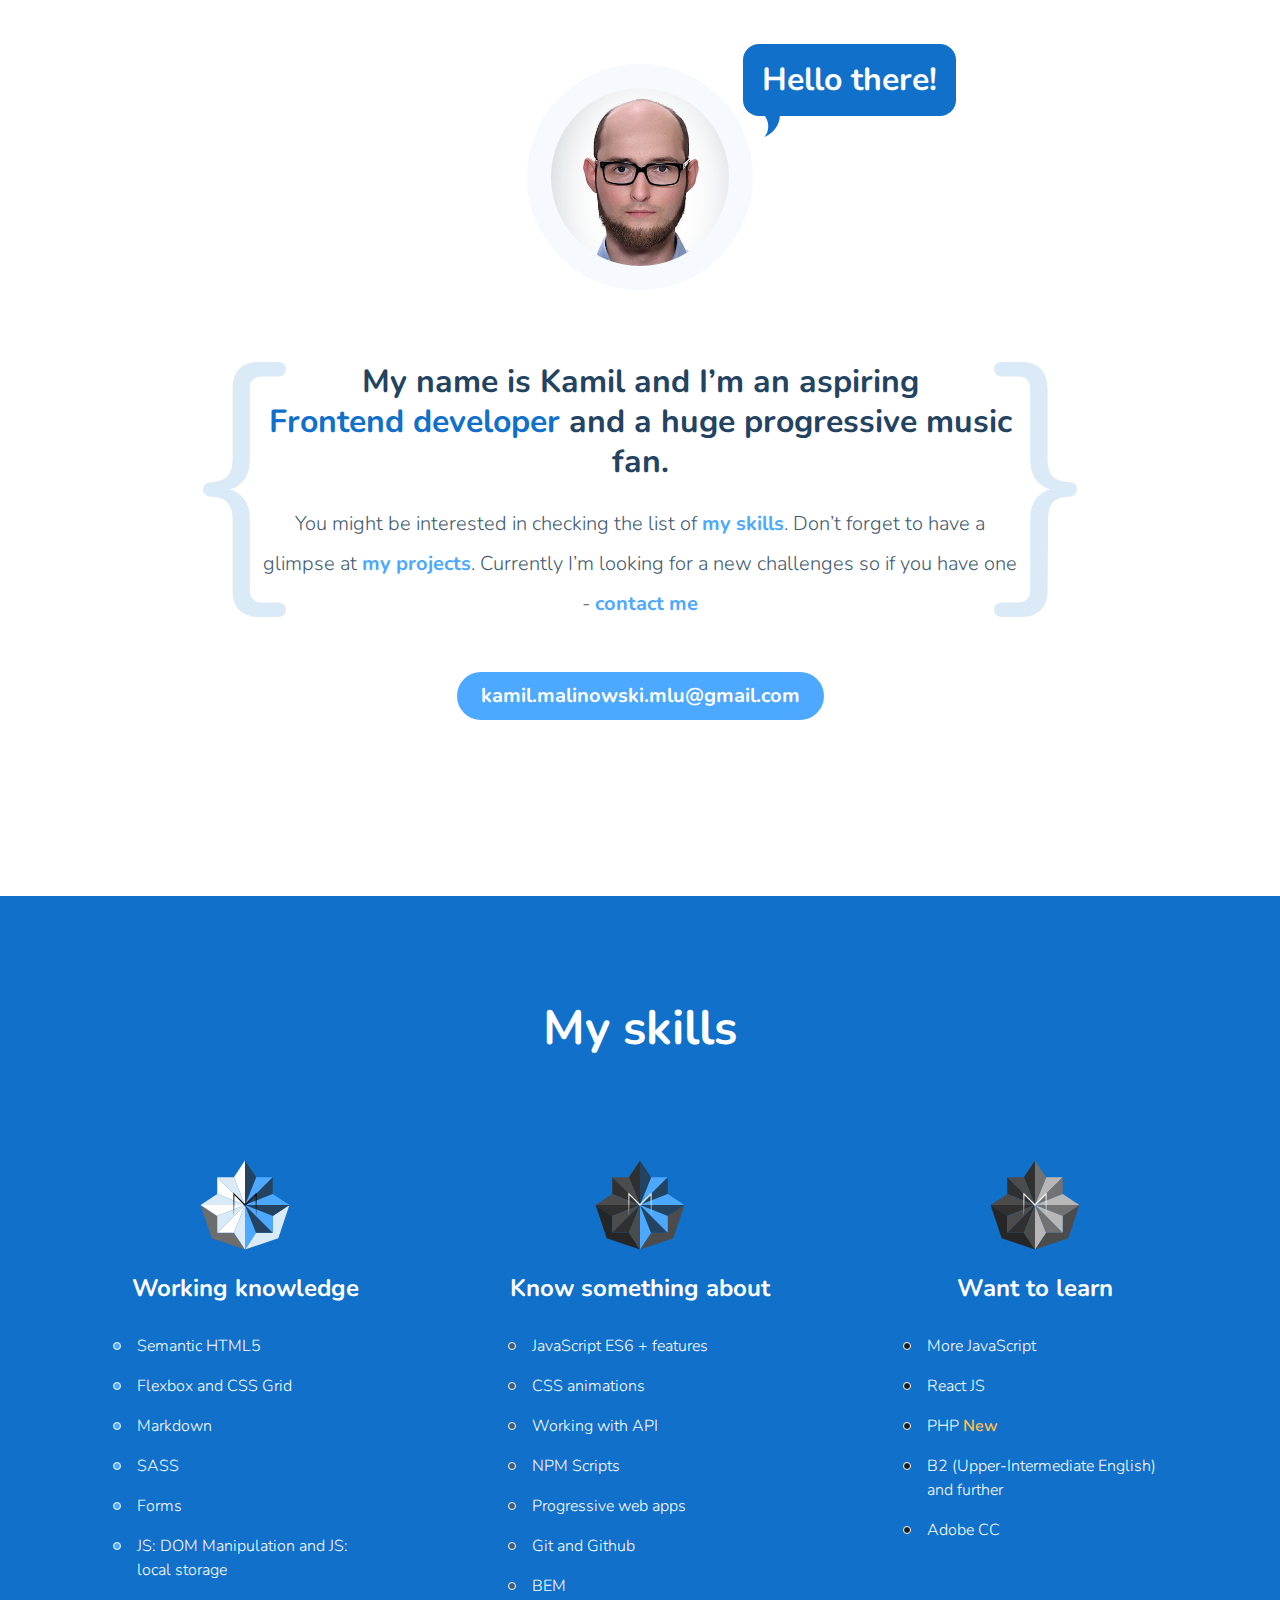
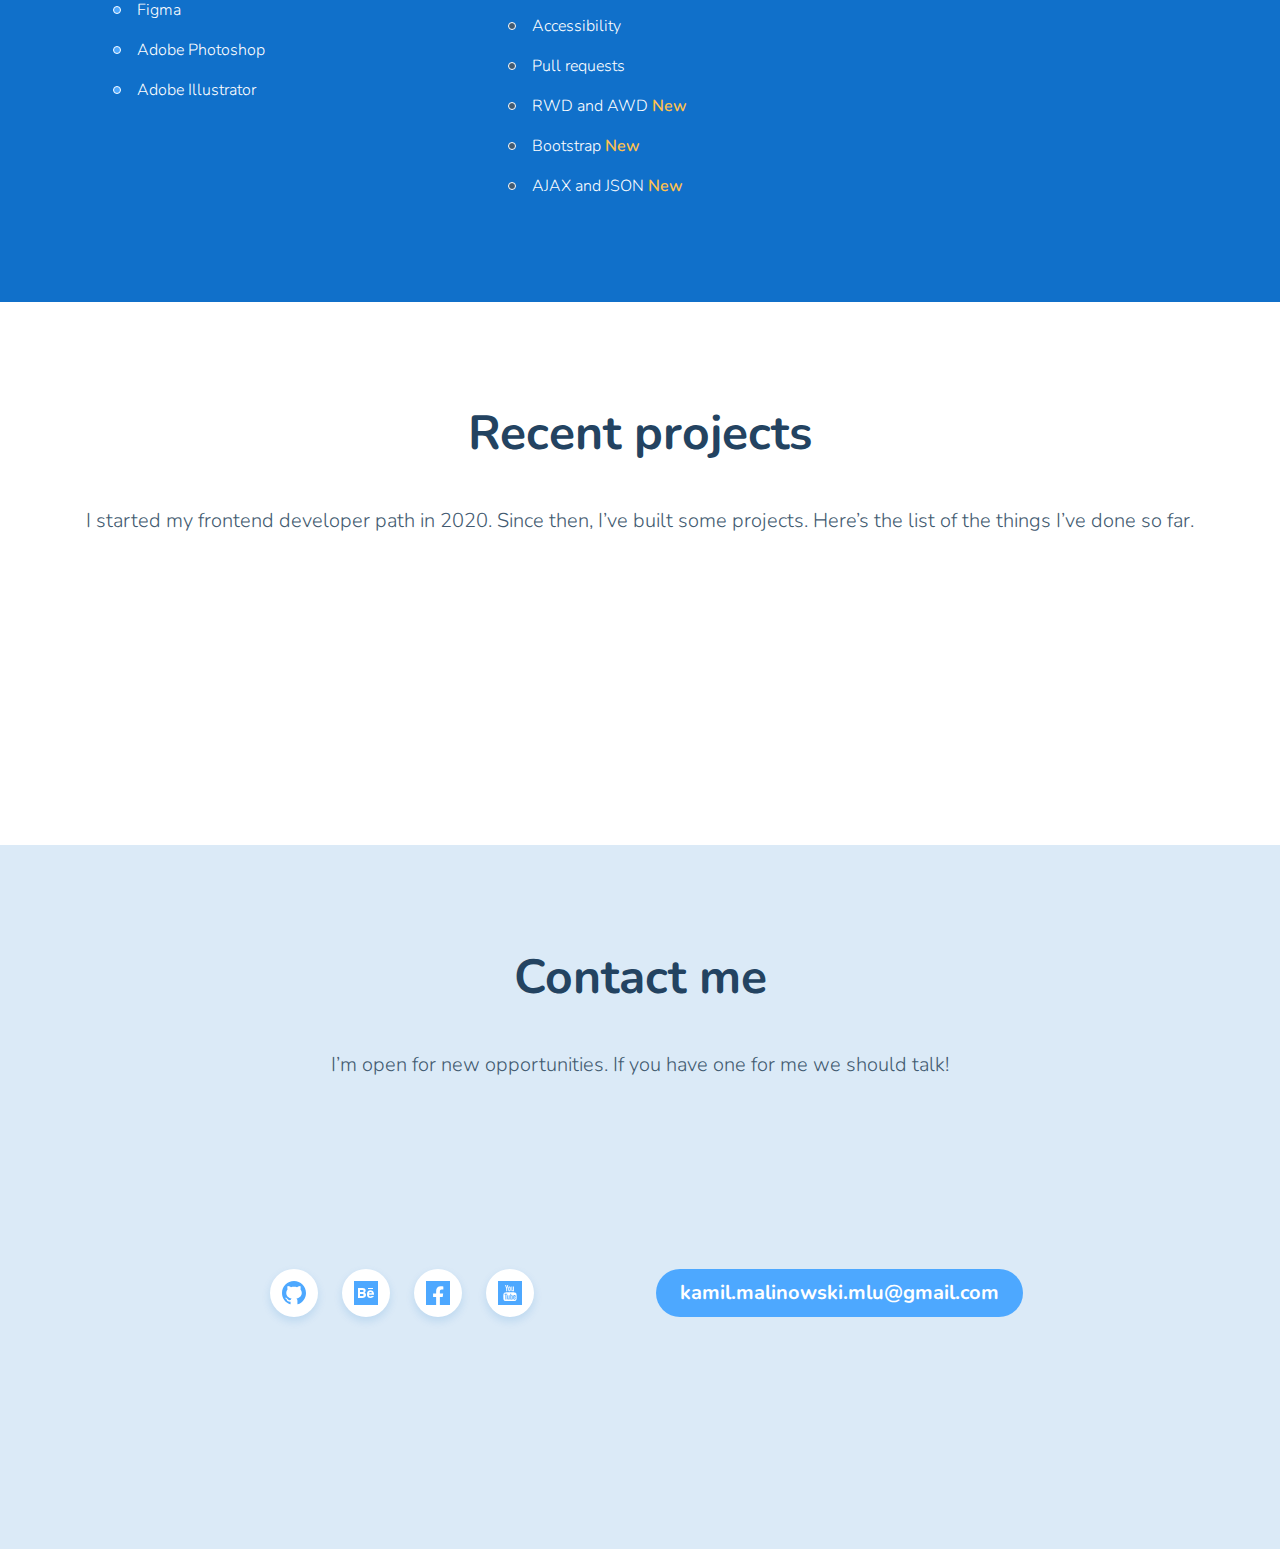
==== commit 6ea8008f: "Updates" ====
--- a/index.html
+++ b/index.html
@@ -1 +1 @@
-<!doctype html><html lang="en"><head><meta charset="UTF-8"/><meta name="viewport" content="width=device-width,initial-scale=1"/><title>Kamil WTF - portfolio</title><meta name="description" content="Kamil's WTF skills and projects"/><meta property="og:title" content="Kamil WTF - portfolio"/><meta property="og:description" content="Kamil's WTF skills and projects"/><meta property="og:url" content="https://kamilMalinowski.github.io"/><meta property="og:image" content="https://kamilMalinowski.github.io/og-km.png"/><link href="index.e6cda94e.css" rel="stylesheet"></head><body class="body"><main class="main"><section class="hero"><div class="hero__image-container"><img class="hero__image" src="img/kamilMalinowski.6b44ef8d.jpg" alt="Kamil's WTF photo"/> <span class="hero__hello hero__hello--special">Hello there!</span></div><div class="hero__description"><h1 class="hero__header">My name is Kamil and I’m an aspiring <span class="hero__special">Frontend developer</span> and a huge progressive music fan.</h1><p class="hero__paragraph">You might be interested in checking the list of <a class="hero__link" href="#skills">my skills</a>. Don’t forget to have a glimpse at <a class="hero__link" href="#projects">my projects</a>. Currently I’m looking for a new challenges so if you have one - <a class="hero__link" href="#contact">contact me</a></p><a target="_blank" rel="noopener noreferrer" class="hero__contact" href="mailTo:kamil.malinowski.mlu@gmail.com" title="contact me">kamil.malinowski.mlu@gmail.com</a></div></section><section class="skills" id="skills"><h2 class="skills__header">My skills</h2><div class="skills__content"><article class="skills-section"><img class="skills-section__picture" src="img/icon.19e546e0.svg" alt="Working knowledge"/><h3 class="skills-section__header">Working knowledge</h3><ul class="skills-list"><li class="skills-list__item">Semantic HTML5</li><li class="skills-list__item">Flexbox and CSS Grid</li><li class="skills-list__item">Markdown</li><li class="skills-list__item">SASS</li><li class="skills-list__item">Forms</li><li class="skills-list__item">JS: DOM Manipulation and JS: local storage</li><li class="skills-list__item">Figma</li><li class="skills-list__item">Adobe Photoshop</li><li class="skills-list__item">Adobe Illustrator</li></ul></article><article class="skills-section"><img class="skills-section__picture" src="img/icon_half.ad41d6a6.svg" alt="Know something about"/><h3 class="skills-section__header">Know something about</h3><ul class="skills-list skills-list--half"><li class="skills-list__item">JavaScript ES6 + features</li><li class="skills-list__item">CSS animations</li><li class="skills-list__item">Working with API</li><li class="skills-list__item">NPM Scripts</li><li class="skills-list__item">Progressive web apps</li><li class="skills-list__item">Git and Github</li><li class="skills-list__item">BEM</li><li class="skills-list__item">Accessibility</li><li class="skills-list__item">Pull requests</li><li class="skills-list__item">RWD and AWD <strong class="skills-list__item--news">New</strong></li><li class="skills-list__item">Bootstrap <strong class="skills-list__item--news">New</strong></li><li class="skills-list__item">AJAX and JSON <strong class="skills-list__item--news">New</strong></li></ul></article><article class="skills-section"><img class="skills-section__picture" src="img/icon_full.ea4792fc.svg" alt="Want to learn"/><h3 class="skills-section__header">Want to learn</h3><ul class="skills-list skills-list--full"><li class="skills-list__item">More JavaScript</li><li class="skills-list__item">React JS</li><li class="skills-list__item">PHP <strong class="skills-list__item--news">New</strong></li><li class="skills-list__item">B2 (Upper-Intermediate English) and further</li><li class="skills-list__item">Adobe CC</li></ul></article></div></section><section class="projects" id="projects"><h2 class="projects__header">Recent projects</h2><p class="projects__description">I started my frontend developer path in 2020. Since then, I’ve built some projects. Here’s the list of the things I’ve done so far.</p><div class="projects-grid projects-grid--js"></div></section><section class="contact" id="contact"><h2 class="contact__header">Contact me</h2><p class="contact__description">I’m open for new opportunities. If you have one for me we should talk!</p><div class="contact__links"><ul class="socials"><li class="socials__item"><a target="_blank" rel="noopener noreferrer" class="socials__link" href="https://github.com/kamilMalinowski"><img class="socials__icon" src="img/github.6a2dd340.svg" alt="Kamil's WTF github page"/></a></li><li class="socials__item"><a target="_blank" rel="noopener noreferrer" class="socials__link" href="https://www.behance.net/kamilmalinowski"><img class="socials__icon" src="img/behance.c596e0a3.svg" alt="Kamil's WTF behance page"/></a></li><li class="socials__item"><a target="_blank" rel="noopener noreferrer" class="socials__link" href="https://www.facebook.com/kams.malinowski"><img class="socials__icon" src="img/facebook.1af4d966.svg" alt="Kamil's WTF facebook page"/></a></li><li class="socials__item"><a target="_blank" rel="noopener noreferrer" class="socials__link" href="https://www.youtube.com/user/KamilAsomia"><img class="socials__icon" src="img/youtube.c4cbde71.svg" alt="Kamil's WTF youtube page"/></a></li></ul><a target="_blank" rel="noopener noreferrer" class="contact__mail" title="contact me" href="mailTo:kamil.malinowski.mlu@gmail.com">kamil.malinowski.mlu@gmail.com</a></div></section></main><script src="index.e6cda94e.js"></script></body></html>+<!doctype html><html lang="en"><head><meta charset="UTF-8"/><meta name="viewport" content="width=device-width,initial-scale=1"/><title>Kamil WTF - portfolio</title><meta name="description" content="Kamil's WTF skills and projects"/><meta property="og:title" content="Kamil WTF - portfolio"/><meta property="og:description" content="Kamil's WTF skills and projects"/><meta property="og:url" content="https://kamilMalinowski.github.io"/><meta property="og:image" content="https://kamilMalinowski.github.io/og-km.png"/><link href="index.9568fdf2.css" rel="stylesheet"></head><body class="body"><main class="main"><section class="hero"><div class="hero__image-container"><img class="hero__image" src="img/kamilMalinowski.4db18285.jpg" alt="Kamil's WTF photo"/> <span class="hero__hello hero__hello--special">Hello there!</span></div><div class="hero__description"><h1 class="hero__header">My name is Kamil and I’m an aspiring <span class="hero__special">Frontend developer</span> and a huge progressive music fan.</h1><p class="hero__paragraph">You might be interested in checking the list of <a class="hero__link" href="#skills">my skills</a>. Don’t forget to have a glimpse at <a class="hero__link" href="#projects">my projects</a>. Currently I’m looking for a new challenges so if you have one - <a class="hero__link" href="#contact">contact me</a></p><a target="_blank" rel="noopener noreferrer" class="hero__contact" href="mailTo:kamil.malinowski.mlu@gmail.com" title="contact me">kamil.malinowski.mlu@gmail.com</a></div></section><section class="skills" id="skills"><h2 class="skills__header">My skills</h2><div class="skills__content"><article class="skills-section"><img class="skills-section__picture" src="img/icon.19e546e0.svg" alt="Working knowledge"/><h3 class="skills-section__header">Working knowledge</h3><ul class="skills-list"><li class="skills-list__item">Semantic HTML5</li><li class="skills-list__item">Flexbox and CSS Grid</li><li class="skills-list__item">Markdown</li><li class="skills-list__item">SASS</li><li class="skills-list__item">Forms</li><li class="skills-list__item">JS: DOM Manipulation and JS: local storage</li><li class="skills-list__item">Figma</li><li class="skills-list__item">Adobe Photoshop</li><li class="skills-list__item">Adobe Illustrator</li></ul></article><article class="skills-section"><img class="skills-section__picture" src="img/icon_half.ad41d6a6.svg" alt="Know something about"/><h3 class="skills-section__header">Know something about</h3><ul class="skills-list skills-list--half"><li class="skills-list__item">JavaScript ES6 + features</li><li class="skills-list__item">CSS animations</li><li class="skills-list__item">Working with API</li><li class="skills-list__item">NPM Scripts</li><li class="skills-list__item">Progressive web apps</li><li class="skills-list__item">Git and Github</li><li class="skills-list__item">BEM</li><li class="skills-list__item">Accessibility</li><li class="skills-list__item">Pull requests</li><li class="skills-list__item">RWD and AWD <strong class="skills-list__item--news">New</strong></li><li class="skills-list__item">Bootstrap <strong class="skills-list__item--news">New</strong></li><li class="skills-list__item">AJAX and JSON <strong class="skills-list__item--news">New</strong></li></ul></article><article class="skills-section"><img class="skills-section__picture" src="img/icon_full.ea4792fc.svg" alt="Want to learn"/><h3 class="skills-section__header">Want to learn</h3><ul class="skills-list skills-list--full"><li class="skills-list__item">More JavaScript</li><li class="skills-list__item">React JS</li><li class="skills-list__item">PHP <strong class="skills-list__item--news">New</strong></li><li class="skills-list__item">B2 (Upper-Intermediate English) and further</li><li class="skills-list__item">Adobe CC</li></ul></article></div></section><section class="projects" id="projects"><h2 class="projects__header">Recent projects</h2><p class="projects__description">I started my frontend developer path in 2020. Since then, I’ve built some projects. Here’s the list of the things I’ve done so far.</p><div class="projects-grid projects-grid--js"></div></section><section class="contact" id="contact"><h2 class="contact__header">Contact me</h2><p class="contact__description">I’m open for new opportunities. If you have one for me we should talk!</p><div class="contact__links"><ul class="socials"><li class="socials__item"><a target="_blank" rel="noopener noreferrer" class="socials__link" href="https://github.com/kamilMalinowski"><img class="socials__icon" src="img/github.6a2dd340.svg" alt="Kamil's WTF github page"/></a></li><li class="socials__item"><a target="_blank" rel="noopener noreferrer" class="socials__link" href="https://www.behance.net/kamilmalinowski"><img class="socials__icon" src="img/behance.c596e0a3.svg" alt="Kamil's WTF behance page"/></a></li><li class="socials__item"><a target="_blank" rel="noopener noreferrer" class="socials__link" href="https://www.facebook.com/kams.malinowski"><img class="socials__icon" src="img/facebook.1af4d966.svg" alt="Kamil's WTF facebook page"/></a></li><li class="socials__item"><a target="_blank" rel="noopener noreferrer" class="socials__link" href="https://www.youtube.com/user/KamilAsomia"><img class="socials__icon" src="img/youtube.c4cbde71.svg" alt="Kamil's WTF youtube page"/></a></li></ul><a target="_blank" rel="noopener noreferrer" class="contact__mail" title="contact me" href="mailTo:kamil.malinowski.mlu@gmail.com">kamil.malinowski.mlu@gmail.com</a></div></section></main><script src="index.9568fdf2.js"></script></body></html>--- a/index.9568fdf2.css
+++ b/index.9568fdf2.css
@@ -0,0 +1,2 @@
+@import url(https://fonts.googleapis.com/css2?family=Nunito:wght@300;600;700&family=Roboto+Mono:wght@400;700&display=swap);
+/*! normalize.css v8.0.1 | MIT License | github.com/necolas/normalize.css */html{line-height:1.15;-webkit-text-size-adjust:100%}body{margin:0}main{display:block}h1{font-size:2em;margin:.67em 0}hr{box-sizing:content-box;height:0;overflow:visible}pre{font-family:monospace,monospace;font-size:1em}a{background-color:transparent}abbr[title]{border-bottom:none;text-decoration:underline;text-decoration:underline dotted}b,strong{font-weight:bolder}code,kbd,samp{font-family:monospace,monospace;font-size:1em}small{font-size:80%}sub,sup{font-size:75%;line-height:0;position:relative;vertical-align:baseline}sub{bottom:-.25em}sup{top:-.5em}img{border-style:none}button,input,optgroup,select,textarea{font-family:inherit;font-size:100%;line-height:1.15;margin:0}button,input{overflow:visible}button,select{text-transform:none}[type=button],[type=reset],[type=submit],button{-webkit-appearance:button}[type=button]::-moz-focus-inner,[type=reset]::-moz-focus-inner,[type=submit]::-moz-focus-inner,button::-moz-focus-inner{border-style:none;padding:0}[type=button]:-moz-focusring,[type=reset]:-moz-focusring,[type=submit]:-moz-focusring,button:-moz-focusring{outline:1px dotted ButtonText}fieldset{padding:.35em .75em .625em}legend{box-sizing:border-box;color:inherit;display:table;max-width:100%;padding:0;white-space:normal}progress{vertical-align:baseline}textarea{overflow:auto}[type=checkbox],[type=radio]{box-sizing:border-box;padding:0}[type=number]::-webkit-inner-spin-button,[type=number]::-webkit-outer-spin-button{height:auto}[type=search]{-webkit-appearance:textfield;outline-offset:-2px}[type=search]::-webkit-search-decoration{-webkit-appearance:none}::-webkit-file-upload-button{-webkit-appearance:button;font:inherit}details{display:block}summary{display:list-item}[hidden],template{display:none}.contact{display:flex;justify-content:center;align-items:center;flex-direction:column;background:#dbeaf7;padding:64px 16px 88px}@media(min-width:960px){.contact{padding:64px 16px 176px}}.contact__description{font-weight:300;font-size:16px;line-height:32px;text-align:center;color:#425a70;margin:0 0 56px}@media(min-width:960px){.contact__description{font-size:20px;line-height:40px;margin:0 0 128px}}.contact__header{font-weight:700;font-size:36px;line-height:48px;text-align:center;color:#234361;margin-bottom:36px}@media(min-width:960px){.contact__header{font-size:48px;line-height:56px;margin-bottom:40px}}.contact__links{text-align:center}@media(min-width:960px){.contact__links{display:flex;justify-content:center;align-items:center;flex-direction:row}}.contact__mail{font-weight:700;font-size:14px;line-height:40px;color:#fff;text-decoration:none;background:#4da8ff;border-radius:64px;padding:4px 24px;display:inline-block;text-align:center}@media(min-width:960px){.contact__mail{margin-left:110px;font-size:20px;line-height:40px}}.socials{padding:0;list-style:none;display:flex;justify-content:center;align-items:center;margin:56px 0}.socials__icon{width:24px;height:24px}.socials__item{margin:0 12px}.socials__link{cursor:pointer;padding:0;width:48px;height:48px;display:flex;justify-content:center;align-items:center;background:#fff;border-radius:48px;box-shadow:0 4px 8px rgba(16,112,202,.15)}@-webkit-keyframes fly{0%{opacity:0;transform:scale(1)}80%{opacity:.5;transform:scale(1.01)}to{opacity:1;transform:scale(1)}}@keyframes fly{0%{opacity:0;transform:scale(1)}80%{opacity:.5;transform:scale(1.01)}to{opacity:1;transform:scale(1)}}.hello--special{-webkit-animation:fly .1s ease-in;animation:fly .1s ease-in}.hero{padding:64px 16px 88px;margin:0 auto}@media(min-width:768px){.hero{max-width:786px;margin:0 auto}}@media(min-width:960px){.hero{width:100%;padding-bottom:176px}}.hero__contact{font-weight:700;font-size:14px;line-height:40px;color:#fff;text-decoration:none;background:#4da8ff;border-radius:64px;padding:4px 24px;display:inline-block;text-align:center}@media(min-width:960px){.hero__contact{font-size:20px}}.hero__description{text-align:center}@media(min-width:960px){.hero__description{margin:0 auto;position:relative}.hero__description:before{background:url(img/left.ae3f01fd.svg);left:-60px}.hero__description:after,.hero__description:before{content:"";width:83.23px;height:254.88px;display:block;position:absolute;top:0}.hero__description:after{background:url(img/right.38beefc5.svg);right:-60px}}.hero__header{font-weight:700;font-size:26px;line-height:32px;text-align:center;color:#234361}@media(min-width:960px){.hero__header{font-size:32px;line-height:40px}}.hero__hello{display:none}@media(min-width:960px){.hero__hello{opacity:1;-webkit-animation:fly 2s linear;animation:fly 2s linear;display:block;color:#fff;background:#1070ca;font-style:normal;font-weight:700;font-size:32px;line-height:40px;padding:16px 19px;border-radius:16px;position:absolute;left:480px;top:-20px}.hero__hello:before{content:"";display:block;position:absolute;background:url(img/tail.13333786.svg);width:17.42px;height:22.66px;top:70px;left:20px}}.hero__image{box-sizing:content-box;width:96px;height:96px;border-radius:50%;border:16px solid #f6f9fd}@media(min-width:960px){.hero__image{width:178px;height:178px;border:24px solid #f6f9fd;margin:0 0 51px}}.hero__image-container{display:flex;justify-content:center;align-items:center;position:relative}.hero__link{color:#4da8ff;font-style:normal;font-weight:700;text-decoration:none}.hero__paragraph{font-weight:300;font-size:16px;line-height:32px;text-align:center;margin-bottom:48px;color:#425a70}@media(min-width:960px){.hero__paragraph{font-size:20px;line-height:40px}}.hero__special{color:#1070ca;white-space:nowrap}.projects{padding:64px 16px 88px}@media(min-width:960px){.projects{padding:64px 16px 176px}}.projects__description{font-weight:300;font-size:16px;line-height:32px;text-align:center;color:#425a70;margin-bottom:46px}@media(min-width:960px){.projects__description{font-size:20px;line-height:40px;margin-bottom:128px}}.projects__header{font-weight:700;font-size:36px;line-height:48px;text-align:center;color:#234361}@media(min-width:960px){.projects__header{font-size:48px;line-height:56px}}.projects-grid{display:grid;-moz-column-gap:24px;column-gap:24px;row-gap:24px;max-width:1184px;margin:0 auto}@media(min-width:768px){.projects-grid{grid-template-columns:1fr 1fr}}.project{font-family:Roboto Mono;box-shadow:drop-shadow(0 4px 16px rgba(0,0,0,.25));background:#212528;border-radius:16px;overflow:hidden;color:#a3a3a3;font-style:normal;font-weight:400;font-size:13px;line-height:24px;box-shadow:0 4px 16px rgba(0,0,0,.25)}@media(min-width:960px){.project{font-size:16px;line-height:24px}}.project__content{padding:24px 16px}@media(min-width:960px){.project__content{padding:18px 48px 58px}}.project__dot{display:block;width:8px;height:8px;background:#464a4d;border-radius:50%;margin-right:8px}.project__label{display:block;text-align:right;color:#808082}.project__grid{display:grid;grid-template-columns:102px 1fr;-moz-column-gap:8px;column-gap:8px}@media(min-width:960px){.project__grid{grid-template-columns:116px 1fr}}.project__link{color:#14b5d0;-webkit-text-decoration-line:underline;text-decoration-line:underline}.project__title{font-weight:700;font-size:13px;line-height:24px;color:#fff}@media(min-width:960px){.project__title{font-size:16px}}.project__window{height:40px;background:#1e1e1e;display:flex;align-items:center;padding:0 0 0 16px}.skills{background:#1070ca;color:#fff;padding:64px 16px 88px}@media(min-width:960px){.skills__content{display:grid;grid-template-columns:1fr 1fr 1fr;max-width:1184px;margin:0 auto}}.skills__header{font-weight:700;font-size:36px;line-height:48px;text-align:center;color:#fff}@media(min-width:960px){.skills__header{font-size:48px;line-height:56px}}.skills-list{color:#fff;width:264px;margin:0 auto;list-style-type:none;padding:0}.skills-list__item{font-weight:300;font-size:16px;line-height:24px;padding:0 0 0 24px;margin:0 0 16px;position:relative}.skills-list__item--news{color:#ffc14d;font-weight:600}.skills-list__item:before{position:absolute;left:0;top:8px;content:"";width:8px;height:8px;background:#4da8ff;display:block;border-radius:8px;border:1px solid #fff}.skills-list--full .skills-list__item:before{background:#1e1e1e}.skills-list--half .skills-list__item:before{background:#425a70}.skills-section{display:flex;align-items:center;flex-direction:column;margin-top:64px}.skills-section__header{font-weight:700;font-size:24px;line-height:44px;text-align:center;margin:16px 0 24px}.skills-section__picture{width:90px;height:90px}html{box-sizing:border-box;scroll-behavior:smooth}*,:after,:before{box-sizing:inherit}body{font-family:Nunito,sans-serif;color:#425a70}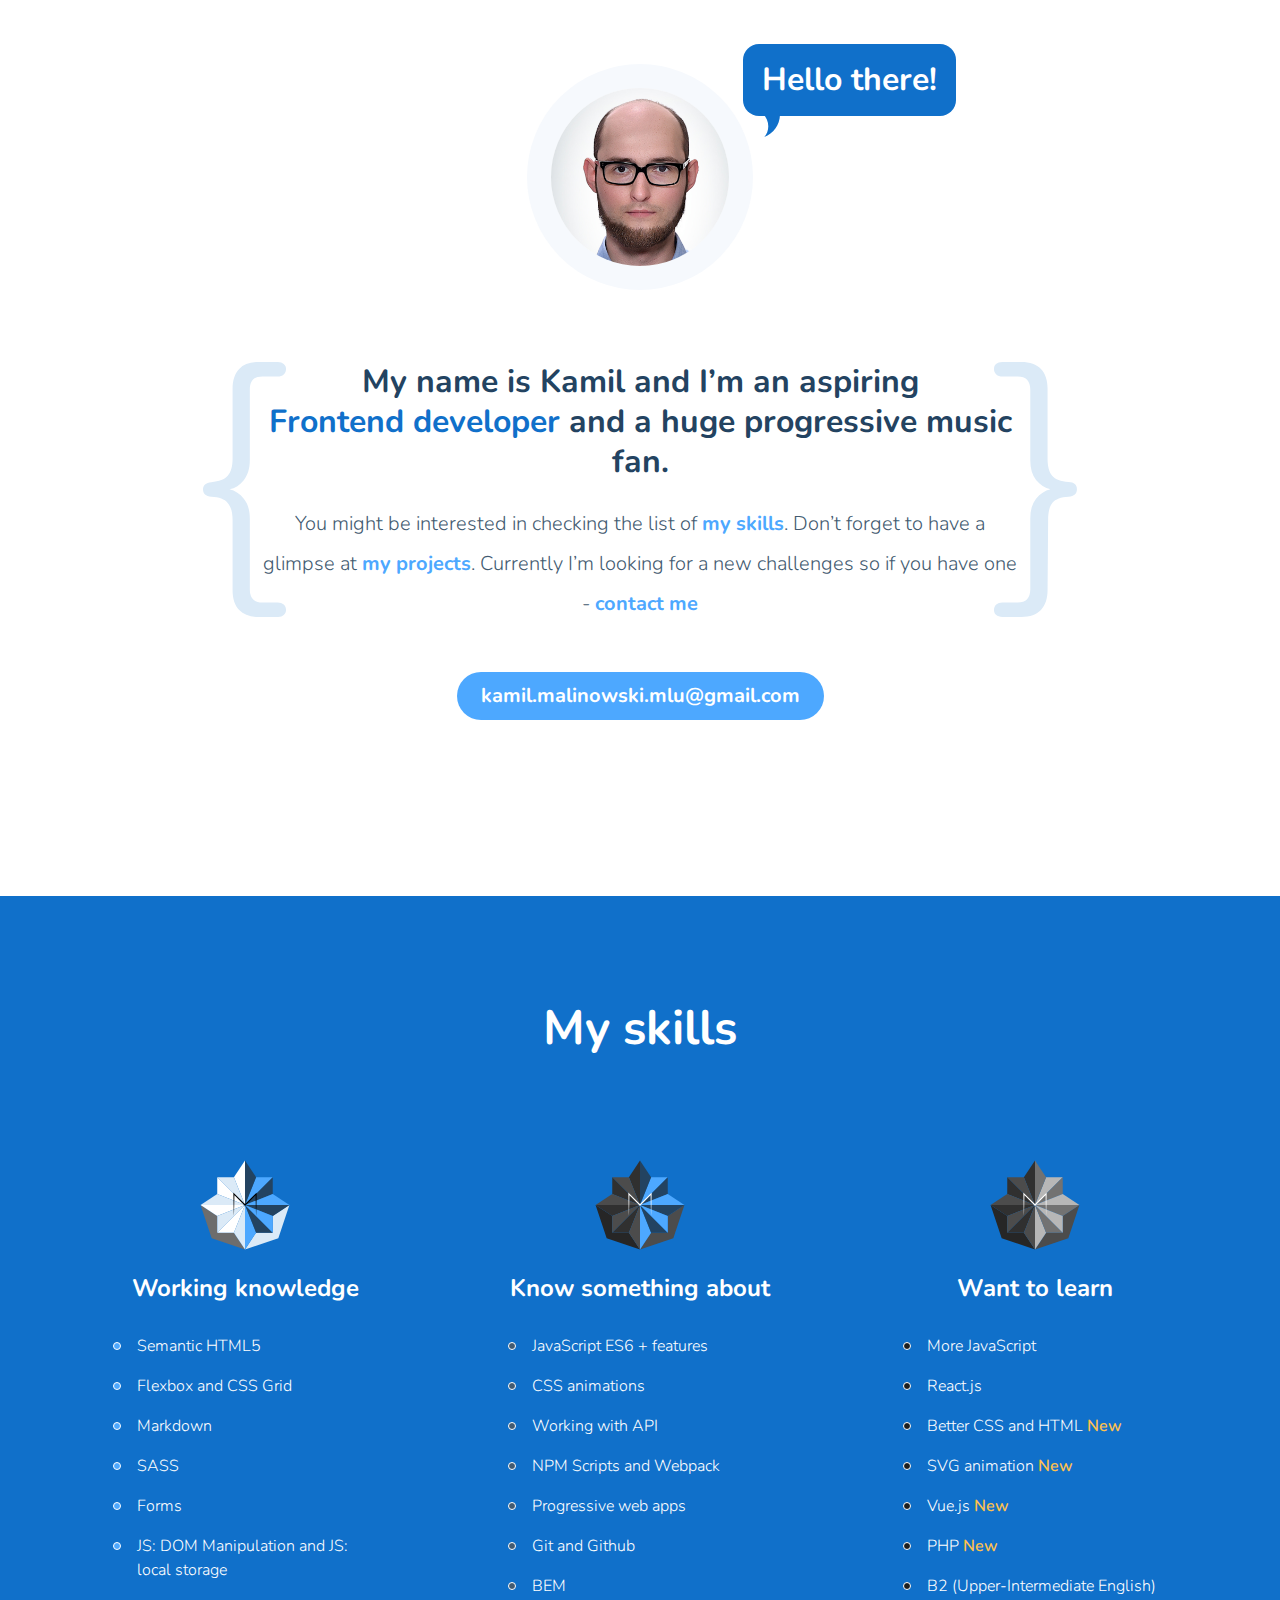
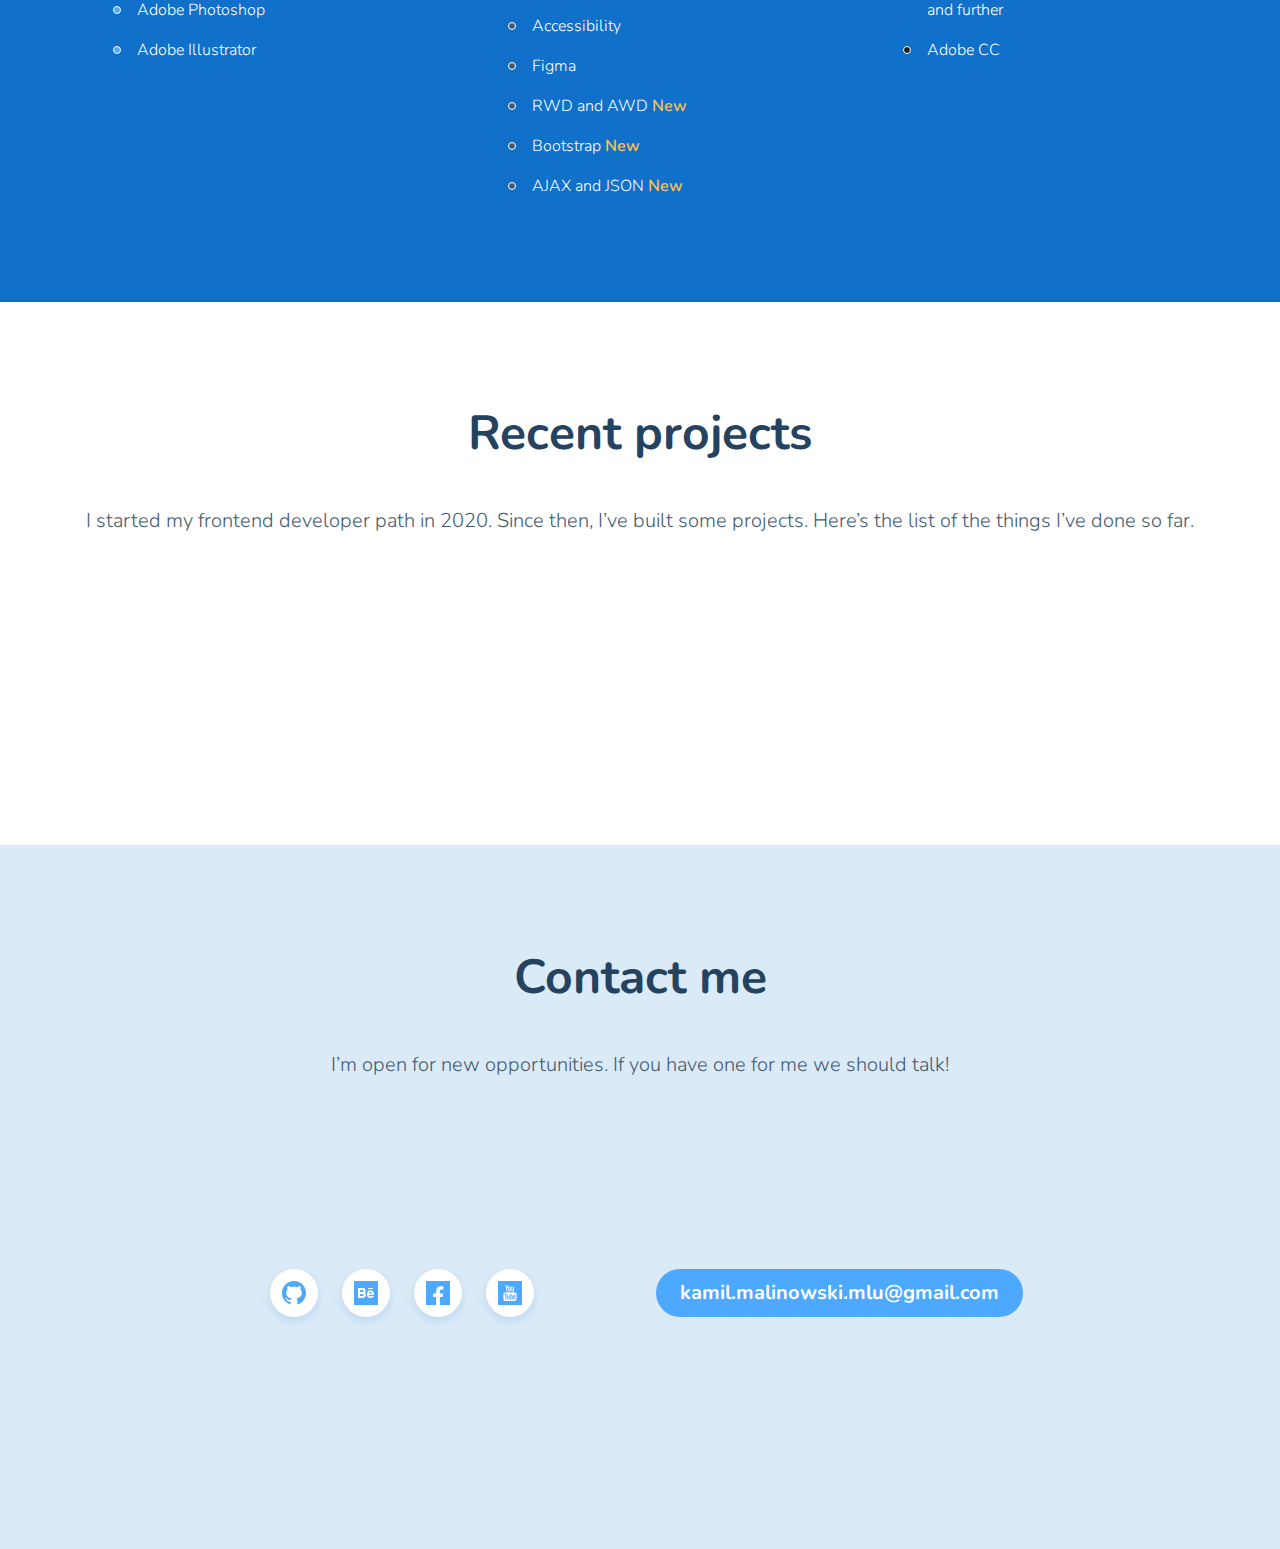
==== commit c66680fe: "Updates" ====
--- a/index.html
+++ b/index.html
@@ -1 +1 @@
-<!doctype html><html lang="en"><head><meta charset="UTF-8"/><meta name="viewport" content="width=device-width,initial-scale=1"/><title>Kamil WTF - portfolio</title><meta name="description" content="Kamil's WTF skills and projects"/><meta property="og:title" content="Kamil WTF - portfolio"/><meta property="og:description" content="Kamil's WTF skills and projects"/><meta property="og:url" content="https://kamilMalinowski.github.io"/><meta property="og:image" content="https://kamilMalinowski.github.io/og-km.png"/><link href="index.9568fdf2.css" rel="stylesheet"></head><body class="body"><main class="main"><section class="hero"><div class="hero__image-container"><img class="hero__image" src="img/kamilMalinowski.4db18285.jpg" alt="Kamil's WTF photo"/> <span class="hero__hello hero__hello--special">Hello there!</span></div><div class="hero__description"><h1 class="hero__header">My name is Kamil and I’m an aspiring <span class="hero__special">Frontend developer</span> and a huge progressive music fan.</h1><p class="hero__paragraph">You might be interested in checking the list of <a class="hero__link" href="#skills">my skills</a>. Don’t forget to have a glimpse at <a class="hero__link" href="#projects">my projects</a>. Currently I’m looking for a new challenges so if you have one - <a class="hero__link" href="#contact">contact me</a></p><a target="_blank" rel="noopener noreferrer" class="hero__contact" href="mailTo:kamil.malinowski.mlu@gmail.com" title="contact me">kamil.malinowski.mlu@gmail.com</a></div></section><section class="skills" id="skills"><h2 class="skills__header">My skills</h2><div class="skills__content"><article class="skills-section"><img class="skills-section__picture" src="img/icon.19e546e0.svg" alt="Working knowledge"/><h3 class="skills-section__header">Working knowledge</h3><ul class="skills-list"><li class="skills-list__item">Semantic HTML5</li><li class="skills-list__item">Flexbox and CSS Grid</li><li class="skills-list__item">Markdown</li><li class="skills-list__item">SASS</li><li class="skills-list__item">Forms</li><li class="skills-list__item">JS: DOM Manipulation and JS: local storage</li><li class="skills-list__item">Figma</li><li class="skills-list__item">Adobe Photoshop</li><li class="skills-list__item">Adobe Illustrator</li></ul></article><article class="skills-section"><img class="skills-section__picture" src="img/icon_half.ad41d6a6.svg" alt="Know something about"/><h3 class="skills-section__header">Know something about</h3><ul class="skills-list skills-list--half"><li class="skills-list__item">JavaScript ES6 + features</li><li class="skills-list__item">CSS animations</li><li class="skills-list__item">Working with API</li><li class="skills-list__item">NPM Scripts</li><li class="skills-list__item">Progressive web apps</li><li class="skills-list__item">Git and Github</li><li class="skills-list__item">BEM</li><li class="skills-list__item">Accessibility</li><li class="skills-list__item">Pull requests</li><li class="skills-list__item">RWD and AWD <strong class="skills-list__item--news">New</strong></li><li class="skills-list__item">Bootstrap <strong class="skills-list__item--news">New</strong></li><li class="skills-list__item">AJAX and JSON <strong class="skills-list__item--news">New</strong></li></ul></article><article class="skills-section"><img class="skills-section__picture" src="img/icon_full.ea4792fc.svg" alt="Want to learn"/><h3 class="skills-section__header">Want to learn</h3><ul class="skills-list skills-list--full"><li class="skills-list__item">More JavaScript</li><li class="skills-list__item">React JS</li><li class="skills-list__item">PHP <strong class="skills-list__item--news">New</strong></li><li class="skills-list__item">B2 (Upper-Intermediate English) and further</li><li class="skills-list__item">Adobe CC</li></ul></article></div></section><section class="projects" id="projects"><h2 class="projects__header">Recent projects</h2><p class="projects__description">I started my frontend developer path in 2020. Since then, I’ve built some projects. Here’s the list of the things I’ve done so far.</p><div class="projects-grid projects-grid--js"></div></section><section class="contact" id="contact"><h2 class="contact__header">Contact me</h2><p class="contact__description">I’m open for new opportunities. If you have one for me we should talk!</p><div class="contact__links"><ul class="socials"><li class="socials__item"><a target="_blank" rel="noopener noreferrer" class="socials__link" href="https://github.com/kamilMalinowski"><img class="socials__icon" src="img/github.6a2dd340.svg" alt="Kamil's WTF github page"/></a></li><li class="socials__item"><a target="_blank" rel="noopener noreferrer" class="socials__link" href="https://www.behance.net/kamilmalinowski"><img class="socials__icon" src="img/behance.c596e0a3.svg" alt="Kamil's WTF behance page"/></a></li><li class="socials__item"><a target="_blank" rel="noopener noreferrer" class="socials__link" href="https://www.facebook.com/kams.malinowski"><img class="socials__icon" src="img/facebook.1af4d966.svg" alt="Kamil's WTF facebook page"/></a></li><li class="socials__item"><a target="_blank" rel="noopener noreferrer" class="socials__link" href="https://www.youtube.com/user/KamilAsomia"><img class="socials__icon" src="img/youtube.c4cbde71.svg" alt="Kamil's WTF youtube page"/></a></li></ul><a target="_blank" rel="noopener noreferrer" class="contact__mail" title="contact me" href="mailTo:kamil.malinowski.mlu@gmail.com">kamil.malinowski.mlu@gmail.com</a></div></section></main><script src="index.9568fdf2.js"></script></body></html>+<!doctype html><html lang="en"><head><meta charset="UTF-8"/><meta name="viewport" content="width=device-width,initial-scale=1"/><title>Kamil WTF - portfolio</title><meta name="description" content="Kamil's WTF skills and projects"/><meta property="og:title" content="Kamil WTF - portfolio"/><meta property="og:description" content="Kamil's WTF skills and projects"/><meta property="og:url" content="https://kamilMalinowski.github.io"/><meta property="og:image" content="https://kamilMalinowski.github.io/og-km.png"/><link href="index.6df4ea61.css" rel="stylesheet"></head><body class="body"><main class="main"><section class="hero"><div class="hero__image-container"><img class="hero__image" src="img/kamilMalinowski.4db18285.jpg" alt="Kamil's WTF photo"/> <span class="hero__hello hero__hello--special">Hello there!</span></div><div class="hero__description"><h1 class="hero__header">My name is Kamil and I’m an aspiring <span class="hero__special">Frontend developer</span> and a huge progressive music fan.</h1><p class="hero__paragraph">You might be interested in checking the list of <a class="hero__link" href="#skills">my skills</a>. Don’t forget to have a glimpse at <a class="hero__link" href="#projects">my projects</a>. Currently I’m looking for a new challenges so if you have one - <a class="hero__link" href="#contact">contact me</a></p><a target="_blank" rel="noopener noreferrer" class="hero__contact" href="mailTo:kamil.malinowski.mlu@gmail.com" title="contact me">kamil.malinowski.mlu@gmail.com</a></div></section><section class="skills" id="skills"><h2 class="skills__header">My skills</h2><div class="skills__content"><article class="skills-section"><img class="skills-section__picture" src="img/icon.19e546e0.svg" alt="Working knowledge"/><h3 class="skills-section__header">Working knowledge</h3><ul class="skills-list"><li class="skills-list__item">Semantic HTML5</li><li class="skills-list__item">Flexbox and CSS Grid</li><li class="skills-list__item">Markdown</li><li class="skills-list__item">SASS</li><li class="skills-list__item">Forms</li><li class="skills-list__item">JS: DOM Manipulation and JS: local storage</li><li class="skills-list__item">Adobe Photoshop</li><li class="skills-list__item">Adobe Illustrator</li></ul></article><article class="skills-section"><img class="skills-section__picture" src="img/icon_half.ad41d6a6.svg" alt="Know something about"/><h3 class="skills-section__header">Know something about</h3><ul class="skills-list skills-list--half"><li class="skills-list__item">JavaScript ES6 + features</li><li class="skills-list__item">CSS animations</li><li class="skills-list__item">Working with API</li><li class="skills-list__item">NPM Scripts and Webpack</li><li class="skills-list__item">Progressive web apps</li><li class="skills-list__item">Git and Github</li><li class="skills-list__item">BEM</li><li class="skills-list__item">Accessibility</li><li class="skills-list__item">Figma</li><li class="skills-list__item">RWD and AWD <strong class="skills-list__item--news">New</strong></li><li class="skills-list__item">Bootstrap <strong class="skills-list__item--news">New</strong></li><li class="skills-list__item">AJAX and JSON <strong class="skills-list__item--news">New</strong></li></ul></article><article class="skills-section"><img class="skills-section__picture" src="img/icon_full.ea4792fc.svg" alt="Want to learn"/><h3 class="skills-section__header">Want to learn</h3><ul class="skills-list skills-list--full"><li class="skills-list__item">More JavaScript</li><li class="skills-list__item">React.js</li><li class="skills-list__item">Better CSS and HTML<strong class="skills-list__item--news"> New</strong></li><li class="skills-list__item">SVG animation<strong class="skills-list__item--news"> New</strong></li><li class="skills-list__item">Vue.js<strong class="skills-list__item--news"> New</strong></li><li class="skills-list__item">PHP<strong class="skills-list__item--news"> New</strong></li><li class="skills-list__item">B2 (Upper-Intermediate English) and further</li><li class="skills-list__item">Adobe CC</li></ul></article></div></section><section class="projects" id="projects"><h2 class="projects__header">Recent projects</h2><p class="projects__description">I started my frontend developer path in 2020. Since then, I’ve built some projects. Here’s the list of the things I’ve done so far.</p><div class="projects-grid projects-grid--js"></div></section><section class="contact" id="contact"><h2 class="contact__header">Contact me</h2><p class="contact__description">I’m open for new opportunities. If you have one for me we should talk!</p><div class="contact__links"><ul class="socials"><li class="socials__item"><a target="_blank" rel="noopener noreferrer" class="socials__link" href="https://github.com/kamilMalinowski"><img class="socials__icon" src="img/github.6a2dd340.svg" alt="Kamil's WTF github page"/></a></li><li class="socials__item"><a target="_blank" rel="noopener noreferrer" class="socials__link" href="https://www.behance.net/kamilmalinowski"><img class="socials__icon" src="img/behance.c596e0a3.svg" alt="Kamil's WTF behance page"/></a></li><li class="socials__item"><a target="_blank" rel="noopener noreferrer" class="socials__link" href="https://www.facebook.com/kams.malinowski"><img class="socials__icon" src="img/facebook.1af4d966.svg" alt="Kamil's WTF facebook page"/></a></li><li class="socials__item"><a target="_blank" rel="noopener noreferrer" class="socials__link" href="https://www.youtube.com/user/KamilAsomia"><img class="socials__icon" src="img/youtube.c4cbde71.svg" alt="Kamil's WTF youtube page"/></a></li></ul><a target="_blank" rel="noopener noreferrer" class="contact__mail" title="contact me" href="mailTo:kamil.malinowski.mlu@gmail.com">kamil.malinowski.mlu@gmail.com</a></div></section></main><script src="index.6df4ea61.js"></script></body></html>--- a/index.6df4ea61.css
+++ b/index.6df4ea61.css
@@ -0,0 +1,2 @@
+@import url(https://fonts.googleapis.com/css2?family=Nunito:wght@300;600;700&family=Roboto+Mono:wght@400;700&display=swap);
+/*! normalize.css v8.0.1 | MIT License | github.com/necolas/normalize.css */html{line-height:1.15;-webkit-text-size-adjust:100%}body{margin:0}main{display:block}h1{font-size:2em;margin:.67em 0}hr{box-sizing:content-box;height:0;overflow:visible}pre{font-family:monospace,monospace;font-size:1em}a{background-color:transparent}abbr[title]{border-bottom:none;text-decoration:underline;text-decoration:underline dotted}b,strong{font-weight:bolder}code,kbd,samp{font-family:monospace,monospace;font-size:1em}small{font-size:80%}sub,sup{font-size:75%;line-height:0;position:relative;vertical-align:baseline}sub{bottom:-.25em}sup{top:-.5em}img{border-style:none}button,input,optgroup,select,textarea{font-family:inherit;font-size:100%;line-height:1.15;margin:0}button,input{overflow:visible}button,select{text-transform:none}[type=button],[type=reset],[type=submit],button{-webkit-appearance:button}[type=button]::-moz-focus-inner,[type=reset]::-moz-focus-inner,[type=submit]::-moz-focus-inner,button::-moz-focus-inner{border-style:none;padding:0}[type=button]:-moz-focusring,[type=reset]:-moz-focusring,[type=submit]:-moz-focusring,button:-moz-focusring{outline:1px dotted ButtonText}fieldset{padding:.35em .75em .625em}legend{box-sizing:border-box;color:inherit;display:table;max-width:100%;padding:0;white-space:normal}progress{vertical-align:baseline}textarea{overflow:auto}[type=checkbox],[type=radio]{box-sizing:border-box;padding:0}[type=number]::-webkit-inner-spin-button,[type=number]::-webkit-outer-spin-button{height:auto}[type=search]{-webkit-appearance:textfield;outline-offset:-2px}[type=search]::-webkit-search-decoration{-webkit-appearance:none}::-webkit-file-upload-button{-webkit-appearance:button;font:inherit}details{display:block}summary{display:list-item}[hidden],template{display:none}.contact{display:flex;justify-content:center;align-items:center;flex-direction:column;background:#dbeaf7;padding:64px 16px 88px}@media(min-width:960px){.contact{padding:64px 16px 176px}}.contact__description{font-weight:300;font-size:16px;line-height:32px;text-align:center;color:#425a70;margin:0 0 56px}@media(min-width:960px){.contact__description{font-size:20px;line-height:40px;margin:0 0 128px}}.contact__header{font-weight:700;font-size:36px;line-height:48px;text-align:center;color:#234361;margin-bottom:36px}@media(min-width:960px){.contact__header{font-size:48px;line-height:56px;margin-bottom:40px}}.contact__links{text-align:center}@media(min-width:960px){.contact__links{display:flex;justify-content:center;align-items:center;flex-direction:row}}.contact__mail{font-weight:700;font-size:14px;line-height:40px;color:#fff;text-decoration:none;background:#4da8ff;border-radius:64px;padding:4px 24px;display:inline-block;text-align:center}@media(min-width:960px){.contact__mail{margin-left:110px;font-size:20px;line-height:40px}}.socials{padding:0;list-style:none;display:flex;justify-content:center;align-items:center;margin:56px 0}.socials__icon{width:24px;height:24px}.socials__item{margin:0 12px}.socials__link{cursor:pointer;padding:0;width:48px;height:48px;display:flex;justify-content:center;align-items:center;background:#fff;border-radius:48px;box-shadow:0 4px 8px rgba(16,112,202,.15)}@-webkit-keyframes fly{0%{opacity:0;transform:scale(1)}80%{opacity:.5;transform:scale(1.01)}to{opacity:1;transform:scale(1)}}@keyframes fly{0%{opacity:0;transform:scale(1)}80%{opacity:.5;transform:scale(1.01)}to{opacity:1;transform:scale(1)}}.hello--special{-webkit-animation:fly .1s ease-in;animation:fly .1s ease-in}.hero{padding:64px 16px 88px;margin:0 auto}@media(min-width:768px){.hero{max-width:786px;margin:0 auto}}@media(min-width:960px){.hero{width:100%;padding-bottom:176px}}.hero__contact{font-weight:700;font-size:14px;line-height:40px;color:#fff;text-decoration:none;background:#4da8ff;border-radius:64px;padding:4px 24px;display:inline-block;text-align:center}@media(min-width:960px){.hero__contact{font-size:20px}}.hero__description{text-align:center}@media(min-width:960px){.hero__description{margin:0 auto;position:relative}.hero__description:before{background:url(img/left.ae3f01fd.svg);left:-60px}.hero__description:after,.hero__description:before{content:"";width:83.23px;height:254.88px;display:block;position:absolute;top:0}.hero__description:after{background:url(img/right.38beefc5.svg);right:-60px}}.hero__header{font-weight:700;font-size:26px;line-height:32px;text-align:center;color:#234361}@media(min-width:960px){.hero__header{font-size:32px;line-height:40px}}.hero__hello{display:none}@media(min-width:960px){.hero__hello{opacity:1;-webkit-animation:fly 2s linear;animation:fly 2s linear;display:block;color:#fff;background:#1070ca;font-style:normal;font-weight:700;font-size:32px;line-height:40px;padding:16px 19px;border-radius:16px;position:absolute;left:480px;top:-20px}.hero__hello:before{content:"";display:block;position:absolute;background:url(img/tail.13333786.svg);width:17.42px;height:22.66px;top:70px;left:20px}}.hero__image{box-sizing:content-box;width:96px;height:96px;border-radius:50%;border:16px solid #f6f9fd}@media(min-width:960px){.hero__image{width:178px;height:178px;border:24px solid #f6f9fd;margin:0 0 51px}}.hero__image-container{display:flex;justify-content:center;align-items:center;position:relative}.hero__link{color:#4da8ff;font-style:normal;font-weight:700;text-decoration:none}.hero__paragraph{font-weight:300;font-size:16px;line-height:32px;text-align:center;margin-bottom:48px;color:#425a70}@media(min-width:960px){.hero__paragraph{font-size:20px;line-height:40px}}.hero__special{color:#1070ca;white-space:nowrap}.projects{padding:64px 16px 88px}@media(min-width:960px){.projects{padding:64px 16px 176px}}.projects__description{font-weight:300;font-size:16px;line-height:32px;text-align:center;color:#425a70;margin-bottom:46px}@media(min-width:960px){.projects__description{font-size:20px;line-height:40px;margin-bottom:128px}}.projects__header{font-weight:700;font-size:36px;line-height:48px;text-align:center;color:#234361}@media(min-width:960px){.projects__header{font-size:48px;line-height:56px}}.projects-grid{display:grid;-moz-column-gap:24px;column-gap:24px;row-gap:24px;max-width:1184px;margin:0 auto}@media(min-width:768px){.projects-grid{grid-template-columns:1fr 1fr}}.project{font-family:Roboto Mono;box-shadow:drop-shadow(0 4px 16px rgba(0,0,0,.25));background:#212528;border-radius:16px;overflow:hidden;color:#a3a3a3;font-style:normal;font-weight:400;font-size:13px;line-height:24px;box-shadow:0 4px 16px rgba(0,0,0,.25)}@media(min-width:960px){.project{font-size:16px;line-height:24px}}.project__content{padding:24px 16px}@media(min-width:960px){.project__content{padding:18px 48px 58px}}.project__dot{display:block;width:8px;height:8px;background:#464a4d;border-radius:50%;margin-right:8px}.project__label{display:block;text-align:right;color:#808082}.project__grid{display:grid;grid-template-columns:102px 1fr;-moz-column-gap:8px;column-gap:8px}@media(min-width:960px){.project__grid{grid-template-columns:116px 1fr}}.project__link{color:#14b5d0;-webkit-text-decoration-line:underline;text-decoration-line:underline}.project__title{font-weight:700;font-size:13px;line-height:24px;color:#fff}@media(min-width:960px){.project__title{font-size:16px}}.project__window{height:40px;background:#1e1e1e;display:flex;align-items:center;padding:0 0 0 16px}.skills{background:#1070ca;color:#fff;padding:64px 16px 88px}@media(min-width:960px){.skills__content{display:grid;grid-template-columns:1fr 1fr 1fr;max-width:1184px;margin:0 auto}}.skills__header{font-weight:700;font-size:36px;line-height:48px;text-align:center;color:#fff}@media(min-width:960px){.skills__header{font-size:48px;line-height:56px}}.skills-list{color:#fff;width:264px;margin:0 auto;list-style-type:none;padding:0}.skills-list__item{font-weight:300;font-size:16px;line-height:24px;padding:0 0 0 24px;margin:0 0 16px;position:relative}.skills-list__item--news{color:#ffc14d;font-weight:600}.skills-list__item:before{position:absolute;left:0;top:8px;content:"";width:8px;height:8px;background:#4da8ff;display:block;border-radius:8px;border:1px solid #fff}.skills-list--full .skills-list__item:before{background:#1e1e1e}.skills-list--half .skills-list__item:before{background:#425a70}.skills-section{display:flex;align-items:center;flex-direction:column;margin-top:64px}.skills-section__header{font-weight:700;font-size:24px;line-height:44px;text-align:center;margin:16px 0 24px}.skills-section__picture{width:90px;height:90px}html{box-sizing:border-box;scroll-behavior:smooth}*,:after,:before{box-sizing:inherit}body{font-family:Nunito,sans-serif;color:#425a70}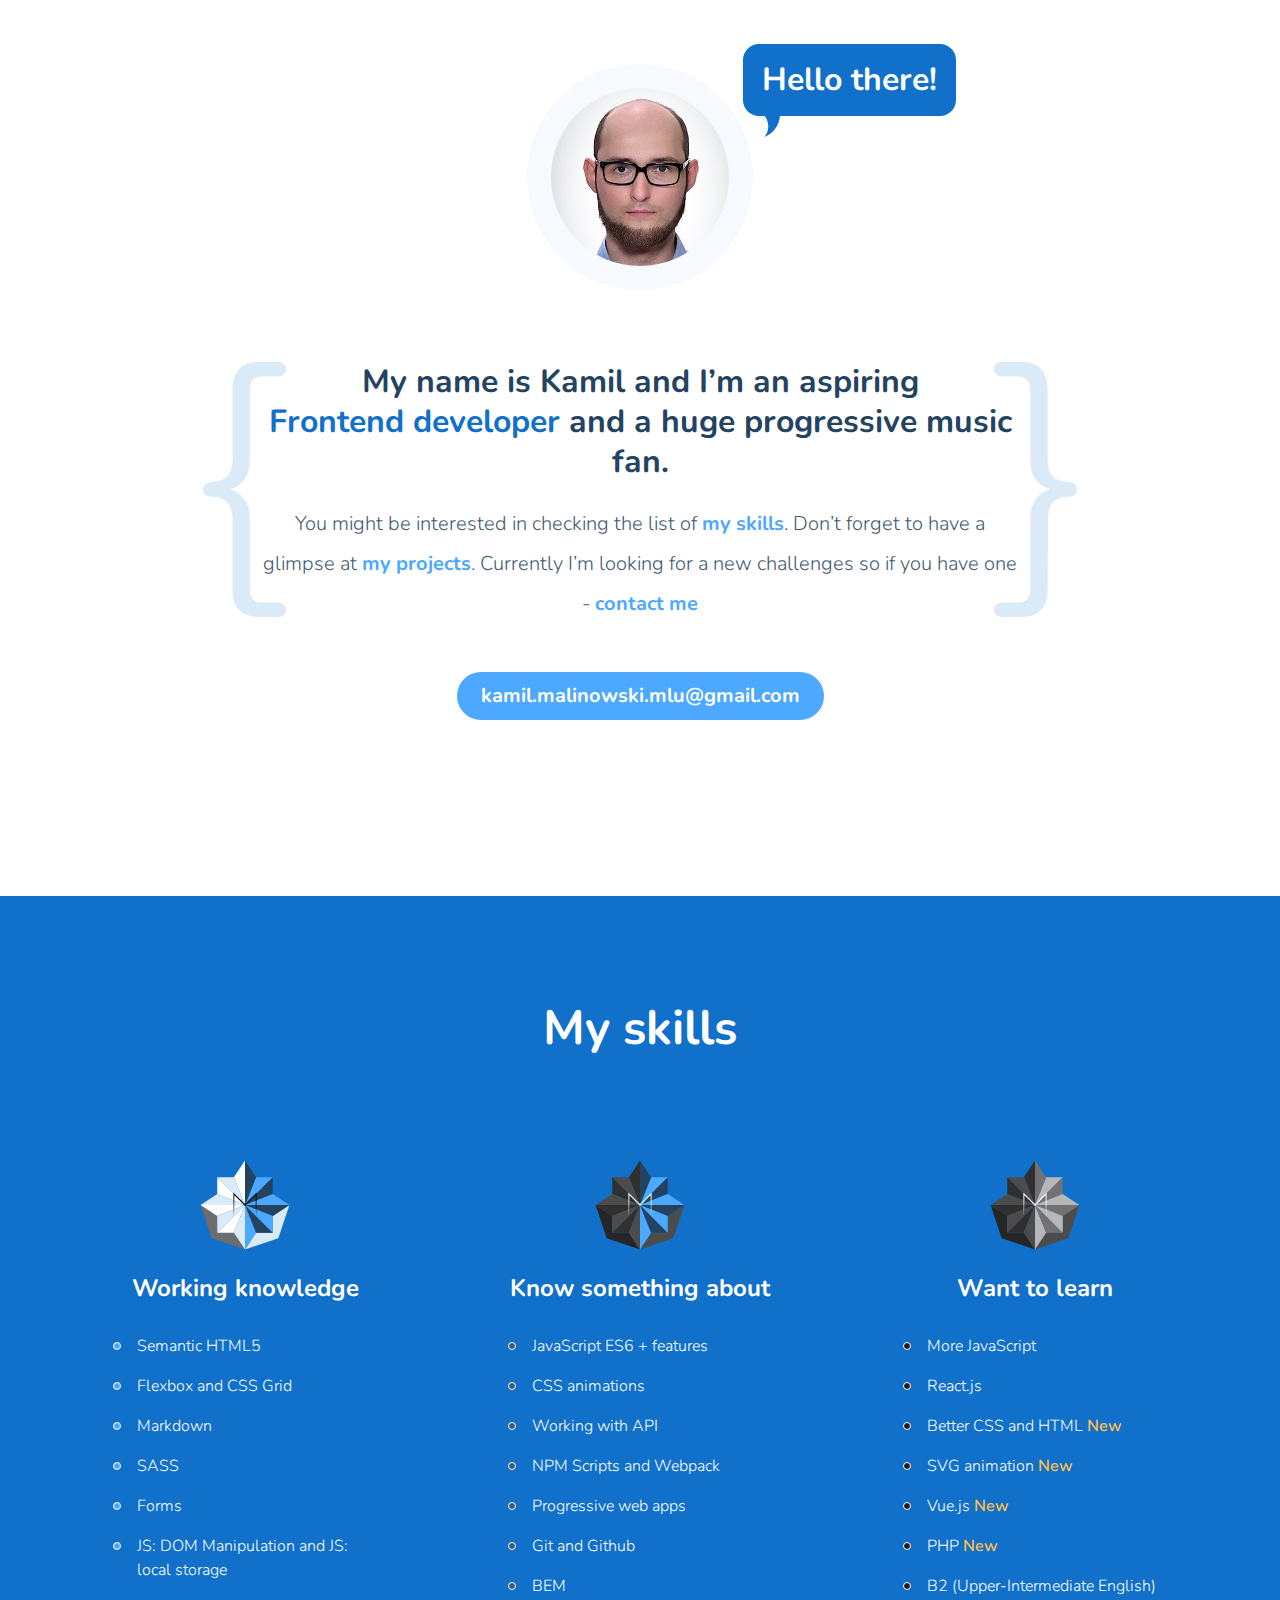
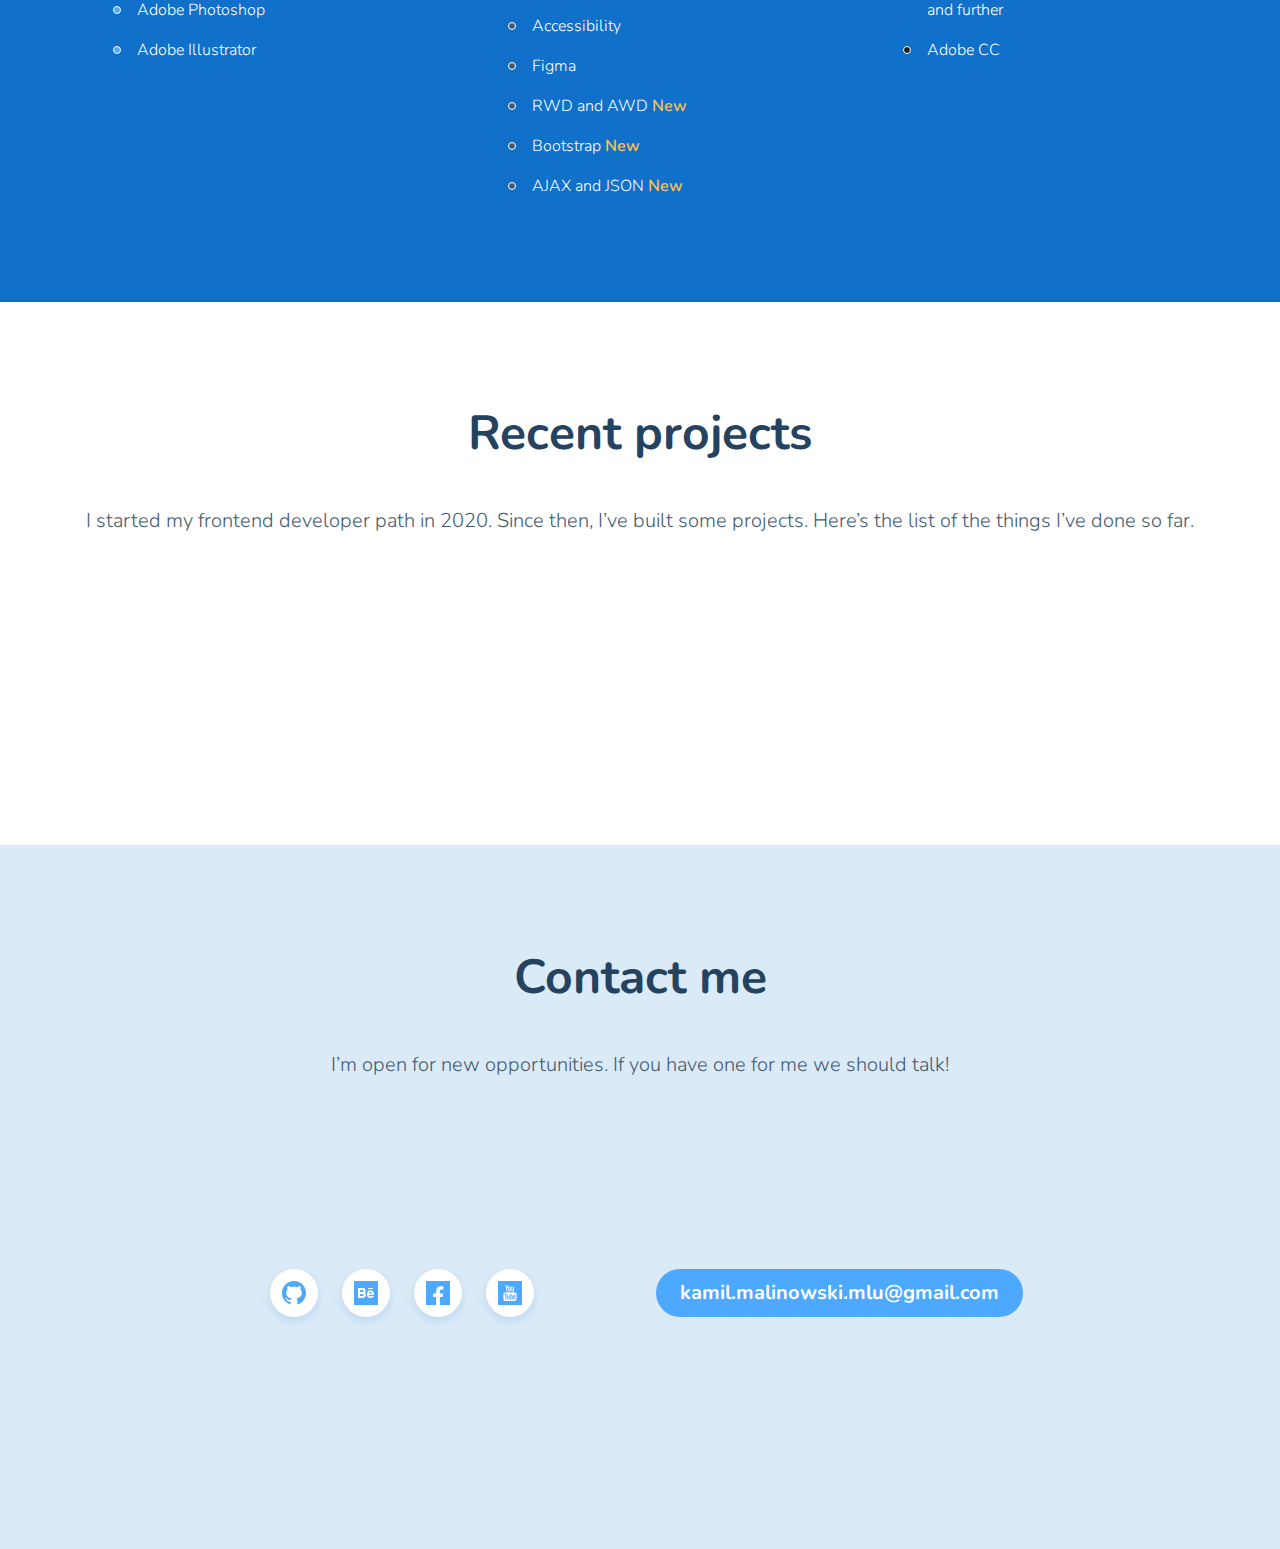
==== commit 979dcd43: "Updates" ====
--- a/index.html
+++ b/index.html
@@ -1 +1 @@
-<!doctype html><html lang="en"><head><meta charset="UTF-8"/><meta name="viewport" content="width=device-width,initial-scale=1"/><title>Kamil WTF - portfolio</title><meta name="description" content="Kamil's WTF skills and projects"/><meta property="og:title" content="Kamil WTF - portfolio"/><meta property="og:description" content="Kamil's WTF skills and projects"/><meta property="og:url" content="https://kamilMalinowski.github.io"/><meta property="og:image" content="https://kamilMalinowski.github.io/og-km.png"/><link href="index.6df4ea61.css" rel="stylesheet"></head><body class="body"><main class="main"><section class="hero"><div class="hero__image-container"><img class="hero__image" src="img/kamilMalinowski.4db18285.jpg" alt="Kamil's WTF photo"/> <span class="hero__hello hero__hello--special">Hello there!</span></div><div class="hero__description"><h1 class="hero__header">My name is Kamil and I’m an aspiring <span class="hero__special">Frontend developer</span> and a huge progressive music fan.</h1><p class="hero__paragraph">You might be interested in checking the list of <a class="hero__link" href="#skills">my skills</a>. Don’t forget to have a glimpse at <a class="hero__link" href="#projects">my projects</a>. Currently I’m looking for a new challenges so if you have one - <a class="hero__link" href="#contact">contact me</a></p><a target="_blank" rel="noopener noreferrer" class="hero__contact" href="mailTo:kamil.malinowski.mlu@gmail.com" title="contact me">kamil.malinowski.mlu@gmail.com</a></div></section><section class="skills" id="skills"><h2 class="skills__header">My skills</h2><div class="skills__content"><article class="skills-section"><img class="skills-section__picture" src="img/icon.19e546e0.svg" alt="Working knowledge"/><h3 class="skills-section__header">Working knowledge</h3><ul class="skills-list"><li class="skills-list__item">Semantic HTML5</li><li class="skills-list__item">Flexbox and CSS Grid</li><li class="skills-list__item">Markdown</li><li class="skills-list__item">SASS</li><li class="skills-list__item">Forms</li><li class="skills-list__item">JS: DOM Manipulation and JS: local storage</li><li class="skills-list__item">Adobe Photoshop</li><li class="skills-list__item">Adobe Illustrator</li></ul></article><article class="skills-section"><img class="skills-section__picture" src="img/icon_half.ad41d6a6.svg" alt="Know something about"/><h3 class="skills-section__header">Know something about</h3><ul class="skills-list skills-list--half"><li class="skills-list__item">JavaScript ES6 + features</li><li class="skills-list__item">CSS animations</li><li class="skills-list__item">Working with API</li><li class="skills-list__item">NPM Scripts and Webpack</li><li class="skills-list__item">Progressive web apps</li><li class="skills-list__item">Git and Github</li><li class="skills-list__item">BEM</li><li class="skills-list__item">Accessibility</li><li class="skills-list__item">Figma</li><li class="skills-list__item">RWD and AWD <strong class="skills-list__item--news">New</strong></li><li class="skills-list__item">Bootstrap <strong class="skills-list__item--news">New</strong></li><li class="skills-list__item">AJAX and JSON <strong class="skills-list__item--news">New</strong></li></ul></article><article class="skills-section"><img class="skills-section__picture" src="img/icon_full.ea4792fc.svg" alt="Want to learn"/><h3 class="skills-section__header">Want to learn</h3><ul class="skills-list skills-list--full"><li class="skills-list__item">More JavaScript</li><li class="skills-list__item">React.js</li><li class="skills-list__item">Better CSS and HTML<strong class="skills-list__item--news"> New</strong></li><li class="skills-list__item">SVG animation<strong class="skills-list__item--news"> New</strong></li><li class="skills-list__item">Vue.js<strong class="skills-list__item--news"> New</strong></li><li class="skills-list__item">PHP<strong class="skills-list__item--news"> New</strong></li><li class="skills-list__item">B2 (Upper-Intermediate English) and further</li><li class="skills-list__item">Adobe CC</li></ul></article></div></section><section class="projects" id="projects"><h2 class="projects__header">Recent projects</h2><p class="projects__description">I started my frontend developer path in 2020. Since then, I’ve built some projects. Here’s the list of the things I’ve done so far.</p><div class="projects-grid projects-grid--js"></div></section><section class="contact" id="contact"><h2 class="contact__header">Contact me</h2><p class="contact__description">I’m open for new opportunities. If you have one for me we should talk!</p><div class="contact__links"><ul class="socials"><li class="socials__item"><a target="_blank" rel="noopener noreferrer" class="socials__link" href="https://github.com/kamilMalinowski"><img class="socials__icon" src="img/github.6a2dd340.svg" alt="Kamil's WTF github page"/></a></li><li class="socials__item"><a target="_blank" rel="noopener noreferrer" class="socials__link" href="https://www.behance.net/kamilmalinowski"><img class="socials__icon" src="img/behance.c596e0a3.svg" alt="Kamil's WTF behance page"/></a></li><li class="socials__item"><a target="_blank" rel="noopener noreferrer" class="socials__link" href="https://www.facebook.com/kams.malinowski"><img class="socials__icon" src="img/facebook.1af4d966.svg" alt="Kamil's WTF facebook page"/></a></li><li class="socials__item"><a target="_blank" rel="noopener noreferrer" class="socials__link" href="https://www.youtube.com/user/KamilAsomia"><img class="socials__icon" src="img/youtube.c4cbde71.svg" alt="Kamil's WTF youtube page"/></a></li></ul><a target="_blank" rel="noopener noreferrer" class="contact__mail" title="contact me" href="mailTo:kamil.malinowski.mlu@gmail.com">kamil.malinowski.mlu@gmail.com</a></div></section></main><script src="index.6df4ea61.js"></script></body></html>+<!doctype html><html lang="en"><head><meta charset="UTF-8"/><meta name="viewport" content="width=device-width,initial-scale=1"/><title>Kamil WTF - portfolio</title><meta name="description" content="Kamil's WTF skills and projects"/><meta property="og:title" content="Kamil WTF - portfolio"/><meta property="og:description" content="Kamil's WTF skills and projects"/><meta property="og:url" content="https://kamilMalinowski.github.io"/><meta property="og:image" content="https://kamilMalinowski.github.io/og-km.png"/><link href="index.ab120f70.css" rel="stylesheet"></head><body class="body"><main class="main"><section class="hero"><div class="hero__image-container"><img class="hero__image" src="img/kamilMalinowski.fdefe2ec.jpg" alt="Kamil's WTF photo"/> <span class="hero__hello hero__hello--special">Hello there!</span></div><div class="hero__description"><h1 class="hero__header">My name is Kamil and I’m an aspiring <span class="hero__special">Frontend developer</span> and a huge progressive music fan.</h1><p class="hero__paragraph">You might be interested in checking the list of <a class="hero__link" href="#skills">my skills</a>. Don’t forget to have a glimpse at <a class="hero__link" href="#projects">my projects</a>. Currently I’m looking for a new challenges so if you have one - <a class="hero__link" href="#contact">contact me</a></p><a target="_blank" rel="noopener noreferrer" class="hero__contact" href="mailTo:kamil.malinowski.mlu@gmail.com" title="contact me">kamil.malinowski.mlu@gmail.com</a></div></section><section class="skills" id="skills"><h2 class="skills__header">My skills</h2><div class="skills__content"><article class="skills-section"><img class="skills-section__picture" src="img/icon.19e546e0.svg" alt="Working knowledge"/><h3 class="skills-section__header">Working knowledge</h3><ul class="skills-list"><li class="skills-list__item">Semantic HTML5</li><li class="skills-list__item">Flexbox and CSS Grid</li><li class="skills-list__item">Markdown</li><li class="skills-list__item">SASS</li><li class="skills-list__item">Forms</li><li class="skills-list__item">JS: DOM Manipulation and JS: local storage</li><li class="skills-list__item">Adobe Photoshop</li><li class="skills-list__item">Adobe Illustrator</li></ul></article><article class="skills-section"><img class="skills-section__picture" src="img/icon_half.ad41d6a6.svg" alt="Know something about"/><h3 class="skills-section__header">Know something about</h3><ul class="skills-list skills-list--half"><li class="skills-list__item">JavaScript ES6 + features</li><li class="skills-list__item">CSS animations</li><li class="skills-list__item">Working with API</li><li class="skills-list__item">NPM Scripts and Webpack</li><li class="skills-list__item">Progressive web apps</li><li class="skills-list__item">Git and Github</li><li class="skills-list__item">BEM</li><li class="skills-list__item">Accessibility</li><li class="skills-list__item">Figma</li><li class="skills-list__item">RWD and AWD <strong class="skills-list__item--news">New</strong></li><li class="skills-list__item">Bootstrap <strong class="skills-list__item--news">New</strong></li><li class="skills-list__item">AJAX and JSON <strong class="skills-list__item--news">New</strong></li></ul></article><article class="skills-section"><img class="skills-section__picture" src="img/icon_full.ea4792fc.svg" alt="Want to learn"/><h3 class="skills-section__header">Want to learn</h3><ul class="skills-list skills-list--full"><li class="skills-list__item">More JavaScript</li><li class="skills-list__item">React.js</li><li class="skills-list__item">Better CSS and HTML<strong class="skills-list__item--news"> New</strong></li><li class="skills-list__item">SVG animation<strong class="skills-list__item--news"> New</strong></li><li class="skills-list__item">Vue.js<strong class="skills-list__item--news"> New</strong></li><li class="skills-list__item">PHP<strong class="skills-list__item--news"> New</strong></li><li class="skills-list__item">B2 (Upper-Intermediate English) and further</li><li class="skills-list__item">Adobe CC</li></ul></article></div></section><section class="projects" id="projects"><h2 class="projects__header">Recent projects</h2><p class="projects__description">I started my frontend developer path in 2020. Since then, I’ve built some projects. Here’s the list of the things I’ve done so far.</p><div class="projects-grid projects-grid--js"></div></section><section class="contact" id="contact"><h2 class="contact__header">Contact me</h2><p class="contact__description">I’m open for new opportunities. If you have one for me we should talk!</p><div class="contact__links"><ul class="socials"><li class="socials__item"><a target="_blank" rel="noopener noreferrer" class="socials__link" href="https://github.com/kamilMalinowski"><img class="socials__icon" src="img/github.6a2dd340.svg" alt="Kamil's WTF github page"/></a></li><li class="socials__item"><a target="_blank" rel="noopener noreferrer" class="socials__link" href="https://www.behance.net/kamilmalinowski"><img class="socials__icon" src="img/behance.c596e0a3.svg" alt="Kamil's WTF behance page"/></a></li><li class="socials__item"><a target="_blank" rel="noopener noreferrer" class="socials__link" href="https://www.facebook.com/kams.malinowski"><img class="socials__icon" src="img/facebook.1af4d966.svg" alt="Kamil's WTF facebook page"/></a></li><li class="socials__item"><a target="_blank" rel="noopener noreferrer" class="socials__link" href="https://www.youtube.com/user/KamilAsomia"><img class="socials__icon" src="img/youtube.c4cbde71.svg" alt="Kamil's WTF youtube page"/></a></li></ul><a target="_blank" rel="noopener noreferrer" class="contact__mail" title="contact me" href="mailTo:kamil.malinowski.mlu@gmail.com">kamil.malinowski.mlu@gmail.com</a></div></section></main><script src="index.ab120f70.js"></script></body></html>--- a/index.ab120f70.css
+++ b/index.ab120f70.css
@@ -0,0 +1,2 @@
+@import url(https://fonts.googleapis.com/css2?family=Nunito:wght@300;600;700&family=Roboto+Mono:wght@400;700&display=swap);
+/*! normalize.css v8.0.1 | MIT License | github.com/necolas/normalize.css */html{line-height:1.15;-webkit-text-size-adjust:100%}body{margin:0}main{display:block}h1{font-size:2em;margin:.67em 0}hr{box-sizing:content-box;height:0;overflow:visible}pre{font-family:monospace,monospace;font-size:1em}a{background-color:transparent}abbr[title]{border-bottom:none;text-decoration:underline;text-decoration:underline dotted}b,strong{font-weight:bolder}code,kbd,samp{font-family:monospace,monospace;font-size:1em}small{font-size:80%}sub,sup{font-size:75%;line-height:0;position:relative;vertical-align:baseline}sub{bottom:-.25em}sup{top:-.5em}img{border-style:none}button,input,optgroup,select,textarea{font-family:inherit;font-size:100%;line-height:1.15;margin:0}button,input{overflow:visible}button,select{text-transform:none}[type=button],[type=reset],[type=submit],button{-webkit-appearance:button}[type=button]::-moz-focus-inner,[type=reset]::-moz-focus-inner,[type=submit]::-moz-focus-inner,button::-moz-focus-inner{border-style:none;padding:0}[type=button]:-moz-focusring,[type=reset]:-moz-focusring,[type=submit]:-moz-focusring,button:-moz-focusring{outline:1px dotted ButtonText}fieldset{padding:.35em .75em .625em}legend{box-sizing:border-box;color:inherit;display:table;max-width:100%;padding:0;white-space:normal}progress{vertical-align:baseline}textarea{overflow:auto}[type=checkbox],[type=radio]{box-sizing:border-box;padding:0}[type=number]::-webkit-inner-spin-button,[type=number]::-webkit-outer-spin-button{height:auto}[type=search]{-webkit-appearance:textfield;outline-offset:-2px}[type=search]::-webkit-search-decoration{-webkit-appearance:none}::-webkit-file-upload-button{-webkit-appearance:button;font:inherit}details{display:block}summary{display:list-item}[hidden],template{display:none}.contact{display:flex;justify-content:center;align-items:center;flex-direction:column;background:#dbeaf7;padding:64px 16px 88px}@media(min-width:960px){.contact{padding:64px 16px 176px}}.contact__description{font-weight:300;font-size:16px;line-height:32px;text-align:center;color:#425a70;margin:0 0 56px}@media(min-width:960px){.contact__description{font-size:20px;line-height:40px;margin:0 0 128px}}.contact__header{font-weight:700;font-size:36px;line-height:48px;text-align:center;color:#234361;margin-bottom:36px}@media(min-width:960px){.contact__header{font-size:48px;line-height:56px;margin-bottom:40px}}.contact__links{text-align:center}@media(min-width:960px){.contact__links{display:flex;justify-content:center;align-items:center;flex-direction:row}}.contact__mail{font-weight:700;font-size:14px;line-height:40px;color:#fff;text-decoration:none;background:#4da8ff;border-radius:64px;padding:4px 24px;display:inline-block;text-align:center}@media(min-width:960px){.contact__mail{margin-left:110px;font-size:20px;line-height:40px}}.socials{padding:0;list-style:none;display:flex;justify-content:center;align-items:center;margin:56px 0}.socials__icon{width:24px;height:24px}.socials__item{margin:0 12px}.socials__link{cursor:pointer;padding:0;width:48px;height:48px;display:flex;justify-content:center;align-items:center;background:#fff;border-radius:48px;box-shadow:0 4px 8px rgba(16,112,202,.15)}@-webkit-keyframes fly{0%{opacity:0;transform:scale(1)}80%{opacity:.5;transform:scale(1.01)}to{opacity:1;transform:scale(1)}}@keyframes fly{0%{opacity:0;transform:scale(1)}80%{opacity:.5;transform:scale(1.01)}to{opacity:1;transform:scale(1)}}.hello--special{-webkit-animation:fly .1s ease-in;animation:fly .1s ease-in}.hero{padding:64px 16px 88px;margin:0 auto}@media(min-width:768px){.hero{max-width:786px;margin:0 auto}}@media(min-width:960px){.hero{width:100%;padding-bottom:176px}}.hero__contact{font-weight:700;font-size:14px;line-height:40px;color:#fff;text-decoration:none;background:#4da8ff;border-radius:64px;padding:4px 24px;display:inline-block;text-align:center}@media(min-width:960px){.hero__contact{font-size:20px}}.hero__description{text-align:center}@media(min-width:960px){.hero__description{margin:0 auto;position:relative}.hero__description:before{background:url(img/left.ae3f01fd.svg);left:-60px}.hero__description:after,.hero__description:before{content:"";width:83.23px;height:254.88px;display:block;position:absolute;top:0}.hero__description:after{background:url(img/right.38beefc5.svg);right:-60px}}.hero__header{font-weight:700;font-size:26px;line-height:32px;text-align:center;color:#234361}@media(min-width:960px){.hero__header{font-size:32px;line-height:40px}}.hero__hello{display:none}@media(min-width:960px){.hero__hello{opacity:1;-webkit-animation:fly 2s linear;animation:fly 2s linear;display:block;color:#fff;background:#1070ca;font-style:normal;font-weight:700;font-size:32px;line-height:40px;padding:16px 19px;border-radius:16px;position:absolute;left:480px;top:-20px}.hero__hello:before{content:"";display:block;position:absolute;background:url(img/tail.13333786.svg);width:17.42px;height:22.66px;top:70px;left:20px}}.hero__image{box-sizing:content-box;width:96px;height:96px;border-radius:50%;border:16px solid #f6f9fd}@media(min-width:960px){.hero__image{width:178px;height:178px;border:24px solid #f6f9fd;margin:0 0 51px}}.hero__image-container{display:flex;justify-content:center;align-items:center;position:relative}.hero__link{color:#4da8ff;font-style:normal;font-weight:700;text-decoration:none}.hero__paragraph{font-weight:300;font-size:16px;line-height:32px;text-align:center;margin-bottom:48px;color:#425a70}@media(min-width:960px){.hero__paragraph{font-size:20px;line-height:40px}}.hero__special{color:#1070ca;white-space:nowrap}.projects{padding:64px 16px 88px}@media(min-width:960px){.projects{padding:64px 16px 176px}}.projects__description{font-weight:300;font-size:16px;line-height:32px;text-align:center;color:#425a70;margin-bottom:46px}@media(min-width:960px){.projects__description{font-size:20px;line-height:40px;margin-bottom:128px}}.projects__header{font-weight:700;font-size:36px;line-height:48px;text-align:center;color:#234361}@media(min-width:960px){.projects__header{font-size:48px;line-height:56px}}.projects-grid{display:grid;-moz-column-gap:24px;column-gap:24px;row-gap:24px;max-width:1184px;margin:0 auto}@media(min-width:768px){.projects-grid{grid-template-columns:1fr 1fr}}.project{font-family:Roboto Mono;box-shadow:drop-shadow(0 4px 16px rgba(0,0,0,.25));background:#212528;border-radius:16px;overflow:hidden;color:#a3a3a3;font-style:normal;font-weight:400;font-size:13px;line-height:24px;box-shadow:0 4px 16px rgba(0,0,0,.25)}@media(min-width:960px){.project{font-size:16px;line-height:24px}}.project__content{padding:24px 16px}@media(min-width:960px){.project__content{padding:18px 48px 58px}}.project__dot{display:block;width:8px;height:8px;background:#464a4d;border-radius:50%;margin-right:8px}.project__label{display:block;text-align:right;color:#808082}.project__grid{display:grid;grid-template-columns:102px 1fr;-moz-column-gap:8px;column-gap:8px}@media(min-width:960px){.project__grid{grid-template-columns:116px 1fr}}.project__link{color:#14b5d0;-webkit-text-decoration-line:underline;text-decoration-line:underline}.project__title{font-weight:700;font-size:13px;line-height:24px;color:#fff}@media(min-width:960px){.project__title{font-size:16px}}.project__window{height:40px;background:#1e1e1e;display:flex;align-items:center;padding:0 0 0 16px}.skills{background:#1070ca;color:#fff;padding:64px 16px 88px}@media(min-width:960px){.skills__content{display:grid;grid-template-columns:1fr 1fr 1fr;max-width:1184px;margin:0 auto}}.skills__header{font-weight:700;font-size:36px;line-height:48px;text-align:center;color:#fff}@media(min-width:960px){.skills__header{font-size:48px;line-height:56px}}.skills-list{color:#fff;width:264px;margin:0 auto;list-style-type:none;padding:0}.skills-list__item{font-weight:300;font-size:16px;line-height:24px;padding:0 0 0 24px;margin:0 0 16px;position:relative}.skills-list__item--news{color:#ffc14d;font-weight:600}.skills-list__item:before{position:absolute;left:0;top:8px;content:"";width:8px;height:8px;background:#4da8ff;display:block;border-radius:8px;border:1px solid #fff}.skills-list--full .skills-list__item:before{background:#1e1e1e}.skills-list--half .skills-list__item:before{background:#425a70}.skills-section{display:flex;align-items:center;flex-direction:column;margin-top:64px}.skills-section__header{font-weight:700;font-size:24px;line-height:44px;text-align:center;margin:16px 0 24px}.skills-section__picture{width:90px;height:90px}html{box-sizing:border-box;scroll-behavior:smooth}*,:after,:before{box-sizing:inherit}body{font-family:Nunito,sans-serif;color:#425a70}